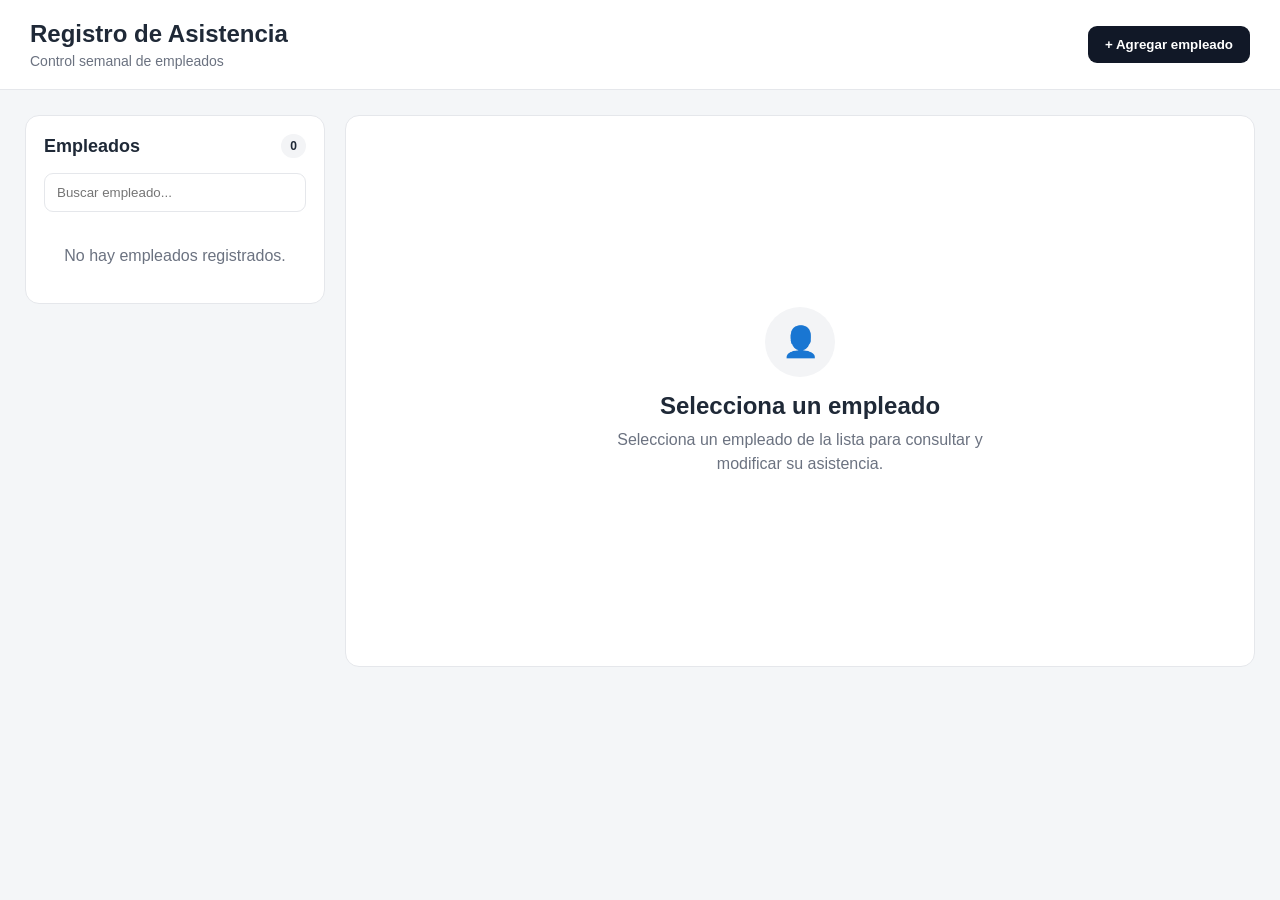
==== index.html @ cef892f7 "Add files via upload" ====
<!DOCTYPE html>
<html lang="es">
<head>
    <meta charset="UTF-8">
    <meta name="viewport" content="width=device-width, initial-scale=1.0">

    <title>Registro de Asistencia</title>

    <link rel="stylesheet" href="estilos.css">
</head>

<body>

<div class="app">

    <!-- =========================================
         ENCABEZADO
    ========================================== -->

    <header class="header">

        <div>
            <h1>Registro de Asistencia</h1>
            <p>Control semanal de empleados</p>
        </div>

        <button
            id="btnAgregarEmpleado"
            class="btn-principal"
            type="button"
        >
            + Agregar empleado
        </button>

    </header>


    <!-- =========================================
         CONTENIDO
    ========================================== -->

    <main class="contenido">


        <!-- =====================================
             PANEL DE EMPLEADOS
        ====================================== -->

        <aside class="panel empleados-panel">

            <div class="panel-titulo">

                <h2>Empleados</h2>

                <span id="cantidadEmpleados">
                    0
                </span>

            </div>


            <input
                type="text"
                id="buscarEmpleado"
                class="input-buscar"
                placeholder="Buscar empleado..."
                autocomplete="off"
            >


            <div
                id="listaEmpleados"
                class="lista-empleados"
            >
                <!-- JavaScript -->
            </div>

        </aside>



        <!-- =====================================
             PANEL DE ASISTENCIA
        ====================================== -->

        <section class="panel asistencia-panel">


            <!-- SIN EMPLEADO SELECCIONADO -->

            <div
                id="sinEmpleadoSeleccionado"
                class="sin-empleado"
            >

                <div class="icono-grande">
                    👤
                </div>

                <h2>
                    Selecciona un empleado
                </h2>

                <p>
                    Selecciona un empleado de la lista
                    para consultar y modificar su asistencia.
                </p>

            </div>



            <!-- EMPLEADO SELECCIONADO -->

            <div
                id="contenidoEmpleado"
                class="oculto"
            >


                <!-- =================================
                     CABECERA DEL EMPLEADO
                ================================== -->

                <div class="empleado-header">

                    <div>

                        <span class="texto-pequeno">
                            Empleado
                        </span>

                        <h2 id="nombreEmpleadoSeleccionado">
                            -
                        </h2>

                    </div>


                    <!-- NAVEGACIÓN SEMANAL -->

                    <div class="navegacion-semana">

                        <button
                            id="btnSemanaAnterior"
                            class="btn-navegacion"
                            type="button"
                            title="Semana anterior"
                        >
                            ‹
                        </button>


                        <button
                            id="btnSemanaActual"
                            class="btn-hoy"
                            type="button"
                        >
                            Esta semana
                        </button>


                        <button
                            id="btnSemanaSiguiente"
                            class="btn-navegacion"
                            type="button"
                            title="Semana siguiente"
                        >
                            ›
                        </button>

                    </div>

                </div>



                <!-- =================================
                     BALANCE SEMANAL
                ================================== -->

                <div class="balance-semanal">

                    <div class="numero-semana">

                        <span>
                            Semana
                        </span>

                        <strong id="numeroSemana">
                            -
                        </strong>

                    </div>


                    <div class="balance">

                        <span>
                            Balance semanal
                        </span>

                        <strong id="balanceSemanal">
                            0h 00m
                        </strong>

                    </div>

                </div>



                <!-- =================================
                     RANGO DE FECHAS
                ================================== -->

                <div class="rango-semana">

                    <span id="rangoSemana">
                        -
                    </span>

                </div>



                <!-- =================================
                     DÍAS
                ================================== -->

                <div
                    id="diasSemana"
                    class="dias-semana"
                >
                    <!-- JavaScript -->
                </div>



                <!-- =================================
                     EDITOR DE ASISTENCIA
                ================================== -->

                <div
                    id="editorAsistencia"
                    class="editor oculto"
                >

                    <div class="editor-header">

                        <div>

                            <span class="texto-pequeno">
                                Modificando
                            </span>

                            <h3 id="fechaEditor">
                                -
                            </h3>

                        </div>


                        <button
                            id="btnCerrarEditor"
                            class="btn-cerrar"
                            type="button"
                        >
                            ×
                        </button>

                    </div>



                    <div class="form-grid">


                        <!-- ENTRADA -->

                        <div class="campo">

                            <label for="entrada">
                                Hora de entrada
                            </label>

                            <input
                                type="time"
                                id="entrada"
                            >

                        </div>


                        <!-- SALIDA -->

                        <div class="campo">

                            <label for="salida">
                                Hora de salida
                            </label>

                            <input
                                type="time"
                                id="salida"
                            >

                        </div>


                        <!-- ESTADO -->

                        <div class="campo campo-completo">

                            <label for="estado">
                                Estado
                            </label>

                            <select id="estado">

                                <option value="Completo">
                                    Completo
                                </option>

                                <option value="Tarde">
                                    Tarde
                                </option>

                                <option value="Hora extra">
                                    Hora extra
                                </option>

                                <option value="Salida antes">
                                    Salida antes
                                </option>

                                <option value="Ausente">
                                    Ausente
                                </option>

                                <option value="Justificado">
                                    Justificado
                                </option>

                            </select>

                        </div>


                        <!-- OBSERVACIÓN -->

                        <div class="campo campo-completo">

                            <label for="observacion">
                                Observación
                            </label>

                            <textarea
                                id="observacion"
                                rows="3"
                                placeholder="Escriba una observación..."
                            ></textarea>

                        </div>

                    </div>



                    <div class="editor-botones">

                        <button
                            id="btnRestaurar"
                            class="btn-secundario"
                            type="button"
                        >
                            Restaurar horario
                        </button>


                        <button
                            id="btnGuardar"
                            class="btn-principal"
                            type="button"
                        >
                            Guardar cambios
                        </button>

                    </div>

                </div>

            </div>

        </section>

    </main>

</div>



<!-- =========================================
     MODAL AGREGAR / EDITAR EMPLEADO
========================================== -->

<div
    id="modalEmpleado"
    class="modal oculto"
>

    <div class="modal-contenido">


        <div class="modal-header">

            <div>

                <span class="texto-pequeno">
                    Registro de empleado
                </span>

                <h2 id="tituloModalEmpleado">
                    Agregar empleado
                </h2>

            </div>


            <button
                id="btnCerrarModal"
                class="btn-cerrar"
                type="button"
            >
                ×
            </button>

        </div>



        <!-- NOMBRE -->

        <div class="campo">

            <label for="nombreEmpleado">
                Nombre completo
            </label>

            <input
                type="text"
                id="nombreEmpleado"
                placeholder="Ej. Juan Pérez"
                autocomplete="off"
            >

        </div>



        <!-- IDENTIFICACIÓN -->

        <div class="campo">

            <label for="identificacionEmpleado">
                Identificación
            </label>

            <input
                type="text"
                id="identificacionEmpleado"
                placeholder="Opcional"
                autocomplete="off"
            >

        </div>



        <div class="modal-botones">

            <button
                id="btnCancelarEmpleado"
                class="btn-secundario"
                type="button"
            >
                Cancelar
            </button>


            <button
                id="btnGuardarEmpleado"
                class="btn-principal"
                type="button"
            >
                Guardar empleado
            </button>

        </div>

    </div>

</div>



<!-- =========================================
     NOTIFICACIÓN
========================================== -->

<div
    id="notificacion"
    class="notificacion"
>

    <span id="textoNotificacion"></span>

</div>



<script src="script.js"></script>

</body>
</html>
---- estilos.css ----
* {
    box-sizing: border-box;
    margin: 0;
    padding: 0;
}


:root {

    --fondo: #f4f6f8;

    --blanco: #ffffff;

    --texto: #1f2937;

    --texto-secundario: #6b7280;

    --borde: #e5e7eb;

    --principal: #111827;

    --principal-hover: #000000;

    --verde: #15803d;

    --rojo: #dc2626;

    --amarillo: #d97706;

    --azul: #2563eb;

}


body {

    font-family:
        Arial,
        Helvetica,
        sans-serif;

    background:
        var(--fondo);

    color:
        var(--texto);

}


/* =========================================
   APP
========================================= */

.app {

    min-height: 100vh;

}


/* =========================================
   HEADER
========================================= */

.header {

    background:
        var(--blanco);

    border-bottom:
        1px solid var(--borde);

    padding:
        20px 30px;

    display:
        flex;

    align-items:
        center;

    justify-content:
        space-between;

    gap:
        20px;

}


.header h1 {

    font-size:
        24px;

    margin-bottom:
        5px;

}


.header p {

    color:
        var(--texto-secundario);

    font-size:
        14px;

}


/* =========================================
   BOTONES
========================================= */

button {

    font-family:
        inherit;

    cursor:
        pointer;

    border:
        none;

}


.btn-principal {

    background:
        var(--principal);

    color:
        white;

    padding:
        11px 17px;

    border-radius:
        9px;

    font-weight:
        bold;

    transition:
        0.2s;

}


.btn-principal:hover {

    background:
        var(--principal-hover);

    transform:
        translateY(-1px);

}


.btn-secundario {

    background:
        #f3f4f6;

    color:
        var(--texto);

    padding:
        11px 17px;

    border-radius:
        9px;

    font-weight:
        bold;

}


.btn-secundario:hover {

    background:
        #e5e7eb;

}


/* =========================================
   CONTENIDO
========================================= */

.contenido {

    max-width:
        1500px;

    margin:
        0 auto;

    padding:
        25px;

    display:
        grid;

    grid-template-columns:
        300px 1fr;

    gap:
        20px;

}


.panel {

    background:
        var(--blanco);

    border:
        1px solid var(--borde);

    border-radius:
        14px;

}


/* =========================================
   EMPLEADOS
========================================= */

.empleados-panel {

    padding:
        18px;

    height:
        fit-content;

}


.panel-titulo {

    display:
        flex;

    justify-content:
        space-between;

    align-items:
        center;

    margin-bottom:
        15px;

}


.panel-titulo h2 {

    font-size:
        18px;

}


.panel-titulo span {

    background:
        #f3f4f6;

    padding:
        5px 9px;

    border-radius:
        20px;

    font-size:
        12px;

    font-weight:
        bold;

}


.input-buscar {

    width:
        100%;

    padding:
        11px 12px;

    border:
        1px solid var(--borde);

    border-radius:
        9px;

    outline:
        none;

    margin-bottom:
        15px;

}


.input-buscar:focus {

    border-color:
        #9ca3af;

}


.lista-empleados {

    display:
        flex;

    flex-direction:
        column;

    gap:
        7px;

}


/* =========================================
   EMPLEADO
========================================= */

.empleado-item {

    width:
        100%;

    background:
        transparent;

    border:
        1px solid transparent;

    border-radius:
        10px;

    padding:
        10px;

    display:
        flex;

    align-items:
        center;

    gap:
        10px;

    text-align:
        left;

    transition:
        0.2s;

}


.empleado-item:hover {

    background:
        #f9fafb;

    border-color:
        var(--borde);

}


.empleado-item.activo {

    background:
        #111827;

    color:
        white;

}


.avatar {

    width:
        38px;

    height:
        38px;

    border-radius:
        50%;

    background:
        #e5e7eb;

    display:
        flex;

    align-items:
        center;

    justify-content:
        center;

    font-weight:
        bold;

    flex-shrink:
        0;

}


.empleado-item.activo .avatar {

    background:
        #374151;

    color:
        white;

}


.empleado-info {

    min-width:
        0;

    flex:
        1;

}


.empleado-info strong {

    display:
        block;

    white-space:
        nowrap;

    overflow:
        hidden;

    text-overflow:
        ellipsis;

}


.empleado-info small {

    color:
        var(--texto-secundario);

}


.empleado-item.activo small {

    color:
        #d1d5db;

}


/* =========================================
   ACCIONES DEL EMPLEADO
========================================= */

.acciones-empleado {

    display:
        flex;

    gap:
        4px;

    flex-shrink:
        0;

}


.btn-accion-empleado {

    width:
        32px;

    height:
        32px;

    border-radius:
        7px;

    display:
        flex;

    align-items:
        center;

    justify-content:
        center;

    font-size:
        15px;

    transition:
        0.2s;

}


.btn-editar {

    background:
        #eff6ff;

    color:
        #2563eb;

}


.btn-editar:hover {

    background:
        #dbeafe;

}


.btn-eliminar {

    background:
        #fef2f2;

    color:
        #dc2626;

}


.btn-eliminar:hover {

    background:
        #fee2e2;

}


/* =========================================
   ASISTENCIA
========================================= */

.asistencia-panel {

    padding:
        25px;

    min-width:
        0;

}


.empleado-header {

    display:
        flex;

    align-items:
        center;

    justify-content:
        space-between;

    gap:
        20px;

    margin-bottom:
        20px;

}


.texto-pequeno {

    color:
        var(--texto-secundario);

    font-size:
        12px;

    text-transform:
        uppercase;

    letter-spacing:
        0.5px;

}


.empleado-header h2 {

    font-size:
        23px;

    margin-top:
        4px;

}


/* =========================================
   NAVEGACIÓN SEMANAL
========================================= */

.navegacion-semana {

    display:
        flex;

    align-items:
        center;

    gap:
        7px;

}


.btn-navegacion {

    width:
        40px;

    height:
        40px;

    border-radius:
        9px;

    background:
        #f3f4f6;

    font-size:
        25px;

}


.btn-navegacion:hover {

    background:
        #e5e7eb;

}


.btn-hoy {

    height:
        40px;

    padding:
        0 15px;

    border-radius:
        9px;

    background:
        #f3f4f6;

    font-weight:
        bold;

}


.btn-hoy:hover {

    background:
        #e5e7eb;

}


/* =========================================
   BALANCE
========================================= */

.balance-semanal {

    border:
        1px solid var(--borde);

    border-radius:
        14px;

    padding:
        20px;

    display:
        flex;

    align-items:
        center;

    justify-content:
        center;

    gap:
        70px;

    background:
        #fafafa;

}


.numero-semana,
.balance {

    text-align:
        center;

}


.numero-semana span,
.balance span {

    display:
        block;

    color:
        var(--texto-secundario);

    font-size:
        13px;

    margin-bottom:
        5px;

}


.numero-semana strong {

    font-size:
        30px;

}


.balance strong {

    font-size:
        30px;

}


.balance-positivo {

    color:
        var(--verde);

}


.balance-negativo {

    color:
        var(--rojo);

}


.balance-neutro {

    color:
        var(--texto);

}


/* =========================================
   RANGO SEMANA
========================================= */

.rango-semana {

    text-align:
        center;

    padding:
        18px 0;

    font-weight:
        bold;

    color:
        var(--texto-secundario);

}


/* =========================================
   DÍAS
========================================= */

.dias-semana {

    display:
        grid;

    grid-template-columns:
        repeat(7, minmax(120px, 1fr));

    gap:
        10px;

}


.dia-card {

    border:
        1px solid var(--borde);

    border-radius:
        12px;

    background:
        white;

    padding:
        15px;

    min-height:
        210px;

    cursor:
        pointer;

    transition:
        0.2s;

}


.dia-card:hover {

    border-color:
        #9ca3af;

    transform:
        translateY(-2px);

    box-shadow:
        0 5px 15px rgba(0,0,0,0.05);

}


.dia-card.domingo {

    background:
        #f9fafb;

    cursor:
        default;

}


.dia-card.domingo:hover {

    transform:
        none;

    box-shadow:
        none;

}


.dia-nombre {

    font-size:
        13px;

    font-weight:
        bold;

    text-transform:
        uppercase;

    color:
        var(--texto-secundario);

}


.dia-numero {

    font-size:
        22px;

    font-weight:
        bold;

    margin-top:
        3px;

    margin-bottom:
        15px;

}


.horario {

    margin-bottom:
        12px;

}


.horario span {

    display:
        block;

    color:
        var(--texto-secundario);

    font-size:
        11px;

    margin-bottom:
        3px;

}


.horario strong {

    font-size:
        15px;

}


.estado {

    display:
        inline-block;

    padding:
        5px 8px;

    border-radius:
        6px;

    font-size:
        11px;

    font-weight:
        bold;

    margin-bottom:
        10px;

}


.estado-completo {

    background:
        #dcfce7;

    color:
        #166534;

}


.estado-tarde {

    background:
        #fef3c7;

    color:
        #92400e;

}


.estado-extra {

    background:
        #dbeafe;

    color:
        #1d4ed8;

}


.estado-salida {

    background:
        #ffedd5;

    color:
        #c2410c;

}


.estado-ausente {

    background:
        #fee2e2;

    color:
        #b91c1c;

}


.estado-justificado {

    background:
        #ede9fe;

    color:
        #6d28d9;

}


.diferencia {

    border-top:
        1px solid var(--borde);

    padding-top:
        10px;

    font-weight:
        bold;

    font-size:
        13px;

}


.diferencia.positiva {

    color:
        var(--verde);

}


.diferencia.negativa {

    color:
        var(--rojo);

}


.diferencia.neutra {

    color:
        var(--texto-secundario);

}


.descanso {

    margin-top:
        40px;

    text-align:
        center;

    color:
        var(--texto-secundario);

    font-size:
        13px;

}


/* =========================================
   EDITOR
========================================= */

.editor {

    margin-top:
        20px;

    border:
        1px solid var(--borde);

    border-radius:
        14px;

    padding:
        20px;

    background:
        #fafafa;

}


.editor-header {

    display:
        flex;

    justify-content:
        space-between;

    align-items:
        center;

    margin-bottom:
        20px;

}


.editor-header h3 {

    margin-top:
        4px;

}


.btn-cerrar {

    width:
        35px;

    height:
        35px;

    border-radius:
        8px;

    background:
        #f3f4f6;

    font-size:
        23px;

    color:
        #6b7280;

}


.btn-cerrar:hover {

    background:
        #e5e7eb;

}


.form-grid {

    display:
        grid;

    grid-template-columns:
        1fr 1fr;

    gap:
        15px;

}


.campo {

    display:
        flex;

    flex-direction:
        column;

    gap:
        7px;

}


.campo label {

    font-size:
        13px;

    font-weight:
        bold;

}


.campo input,
.campo select,
.campo textarea {

    width:
        100%;

    border:
        1px solid var(--borde);

    border-radius:
        8px;

    padding:
        11px;

    font-family:
        inherit;

    outline:
        none;

    background:
        white;

}


.campo textarea {

    resize:
        vertical;

}


.campo input:focus,
.campo select:focus,
.campo textarea:focus {

    border-color:
        #9ca3af;

}


.campo-completo {

    grid-column:
        1 / -1;

}


.editor-botones {

    display:
        flex;

    justify-content:
        flex-end;

    gap:
        10px;

    margin-top:
        20px;

}


/* =========================================
   MODAL
========================================= */

.modal {

    position:
        fixed;

    inset:
        0;

    background:
        rgba(0,0,0,0.5);

    display:
        flex;

    align-items:
        center;

    justify-content:
        center;

    padding:
        20px;

    z-index:
        100;

}


.modal-contenido {

    background:
        white;

    width:
        100%;

    max-width:
        450px;

    border-radius:
        15px;

    padding:
        25px;

}


.modal-header {

    display:
        flex;

    justify-content:
        space-between;

    align-items:
        center;

    margin-bottom:
        20px;

}


.modal-header h2 {

    margin-top:
        4px;

}


.modal-contenido > .campo {

    margin-bottom:
        15px;

}


.modal-botones {

    display:
        flex;

    justify-content:
        flex-end;

    gap:
        10px;

    margin-top:
        20px;

}


/* =========================================
   SIN EMPLEADO
========================================= */

.sin-empleado {

    min-height:
        500px;

    display:
        flex;

    flex-direction:
        column;

    align-items:
        center;

    justify-content:
        center;

    text-align:
        center;

    color:
        var(--texto-secundario);

}


.sin-empleado h2 {

    color:
        var(--texto);

    margin:
        15px 0 8px;

}


.sin-empleado p {

    max-width:
        400px;

    line-height:
        1.5;

}


.icono-grande {

    width:
        70px;

    height:
        70px;

    background:
        #f3f4f6;

    border-radius:
        50%;

    display:
        flex;

    align-items:
        center;

    justify-content:
        center;

    font-size:
        30px;

}


/* =========================================
   NOTIFICACIÓN
========================================= */

.notificacion {

    position:
        fixed;

    right:
        25px;

    bottom:
        25px;

    background:
        #111827;

    color:
        white;

    padding:
        13px 18px;

    border-radius:
        9px;

    opacity:
        0;

    transform:
        translateY(20px);

    pointer-events:
        none;

    transition:
        0.3s;

    z-index:
        200;

}


.notificacion.mostrar {

    opacity:
        1;

    transform:
        translateY(0);

}


/* =========================================
   OCULTO
========================================= */

.oculto {

    display:
        none !important;

}


/* =========================================
   RESPONSIVE
========================================= */

@media (max-width: 1100px) {

    .contenido {

        grid-template-columns:
            1fr;

    }


    .empleados-panel {

        width:
            100%;

    }


    .lista-empleados {

        display:
            grid;

        grid-template-columns:
            repeat(2, 1fr);

    }


    .dias-semana {

        grid-template-columns:
            repeat(4, 1fr);

    }

}


@media (max-width: 750px) {

    .header {

        flex-direction:
            column;

        align-items:
            stretch;

    }


    .header .btn-principal {

        width:
            100%;

    }


    .contenido {

        padding:
            12px;

    }


    .asistencia-panel {

        padding:
            15px;

    }


    .empleado-header {

        flex-direction:
            column;

        align-items:
            stretch;

    }


    .navegacion-semana {

        justify-content:
            center;

    }


    .balance-semanal {

        gap:
            30px;

    }


    .dias-semana {

        grid-template-columns:
            repeat(2, 1fr);

    }


    .lista-empleados {

        grid-template-columns:
            1fr;

    }


    .form-grid {

        grid-template-columns:
            1fr;

    }


    .campo-completo {

        grid-column:
            auto;

    }

}


@media (max-width: 450px) {

    .dias-semana {

        grid-template-columns:
            1fr;

    }


    .balance-semanal {

        flex-direction:
            column;

        gap:
            15px;

    }


    .editor-botones {

        flex-direction:
            column;

    }


    .editor-botones button {

        width:
            100%;

    }


    .acciones-empleado {

        flex-direction:
            column;

    }

}
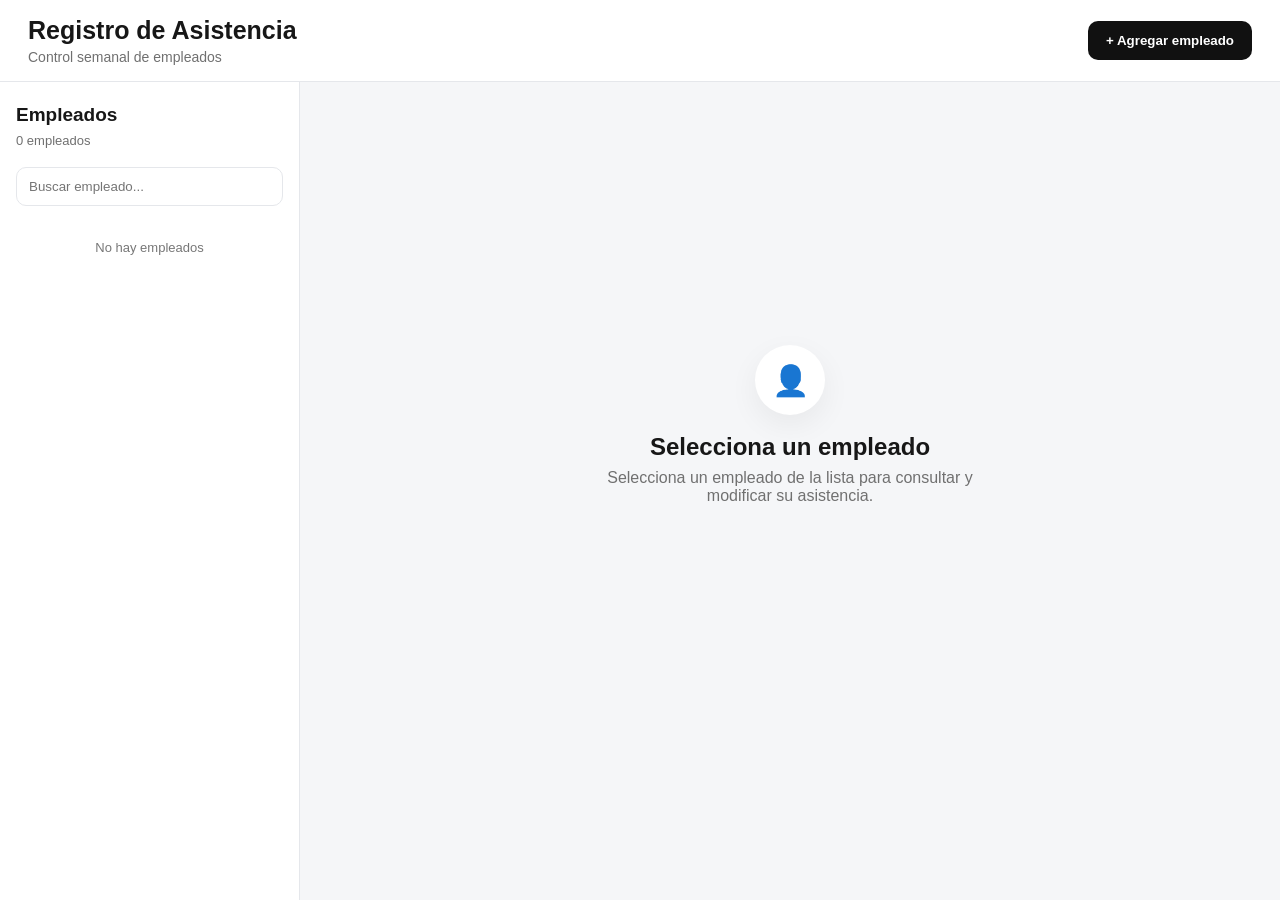
==== commit 5fddfe71: "Add files via upload" ====
--- a/index.html
+++ b/index.html
@@ -3,390 +3,285 @@
 <head>
     <meta charset="UTF-8">
     <meta name="viewport" content="width=device-width, initial-scale=1.0">
-
     <title>Registro de Asistencia</title>
 
     <link rel="stylesheet" href="estilos.css">
+
+    <!-- Librería para generar archivos Excel -->
+    <script src="https://cdn.sheetjs.com/xlsx-0.20.3/package/dist/xlsx.full.min.js"></script>
 </head>
 
 <body>
 
-<div class="app">
-
-    <!-- =========================================
-         ENCABEZADO
-    ========================================== -->
-
-    <header class="header">
-
-        <div>
-            <h1>Registro de Asistencia</h1>
-            <p>Control semanal de empleados</p>
-        </div>
-
-        <button
-            id="btnAgregarEmpleado"
-            class="btn-principal"
-            type="button"
-        >
-            + Agregar empleado
-        </button>
-
-    </header>
-
-
-    <!-- =========================================
-         CONTENIDO
-    ========================================== -->
-
-    <main class="contenido">
-
-
-        <!-- =====================================
-             PANEL DE EMPLEADOS
-        ====================================== -->
-
-        <aside class="panel empleados-panel">
-
-            <div class="panel-titulo">
-
+<header class="encabezado">
+    <div>
+        <h1>Registro de Asistencia</h1>
+        <p>Control semanal de empleados</p>
+    </div>
+
+    <button id="btnAgregarEmpleado" class="btn-principal">
+        + Agregar empleado
+    </button>
+</header>
+
+
+<div class="contenedor">
+
+    <!-- =========================
+         PANEL DE EMPLEADOS
+    ========================== -->
+    <aside class="panel-empleados">
+
+        <div class="titulo-panel">
+            <div>
                 <h2>Empleados</h2>
-
-                <span id="cantidadEmpleados">
-                    0
-                </span>
-
-            </div>
-
-
+                <span id="cantidadEmpleados">0 empleados</span>
+            </div>
+        </div>
+
+        <div class="buscador">
             <input
                 type="text"
                 id="buscarEmpleado"
-                class="input-buscar"
                 placeholder="Buscar empleado..."
-                autocomplete="off"
-            >
-
-
+            >
+        </div>
+
+        <div id="listaEmpleados" class="lista-empleados"></div>
+
+    </aside>
+
+
+    <!-- =========================
+         CONTENIDO PRINCIPAL
+    ========================== -->
+    <main class="contenido">
+
+        <div id="estadoVacio" class="estado-vacio">
+
+            <div class="icono-vacio">👤</div>
+
+            <h2>Selecciona un empleado</h2>
+
+            <p>
+                Selecciona un empleado de la lista para consultar
+                y modificar su asistencia.
+            </p>
+
+        </div>
+
+
+        <section id="panelAsistencia" class="panel-asistencia oculto">
+
+            <!-- ENCABEZADO DEL EMPLEADO -->
+            <div class="encabezado-empleado">
+
+                <div>
+                    <h2 id="nombreEmpleadoSeleccionado"></h2>
+                    <p id="identificacionEmpleadoSeleccionado"></p>
+                </div>
+
+                <div class="acciones-empleado">
+
+                    <button
+                        id="btnEditarEmpleado"
+                        class="btn-secundario"
+                    >
+                        ✏️ Editar
+                    </button>
+
+                    <button
+                        id="btnEliminarEmpleado"
+                        class="btn-peligro"
+                    >
+                        🗑️ Eliminar
+                    </button>
+
+                </div>
+
+            </div>
+
+
+            <!-- =========================
+                 NAVEGACIÓN SEMANAL
+            ========================== -->
+            <div class="navegacion-semana">
+
+                <button id="btnSemanaAnterior" class="btn-navegacion">
+                    ←
+                </button>
+
+                <button id="btnEstaSemana" class="btn-semana">
+                    Esta semana
+                </button>
+
+                <button id="btnSemanaSiguiente" class="btn-navegacion">
+                    →
+                </button>
+
+            </div>
+
+
+            <!-- =========================
+                 INFORMACIÓN DE LA SEMANA
+            ========================== -->
+            <div class="resumen-semana">
+
+                <div class="numero-semana">
+                    <span>Semana</span>
+                    <strong id="numeroSemana">--</strong>
+                </div>
+
+                <div class="balance-semanal">
+
+                    <span>Balance semanal</span>
+
+                    <strong id="balanceSemanal">
+                        0 minutos
+                    </strong>
+
+                </div>
+
+                <div class="rango-semana">
+                    <span id="rangoSemana"></span>
+                </div>
+
+                <!-- BOTÓN ÚNICO DE EXCEL -->
+                <button
+                    id="btnDescargarExcel"
+                    class="btn-excel"
+                    type="button"
+                >
+                    📊 Descargar Excel
+                </button>
+
+            </div>
+
+
+            <!-- =========================
+                 DÍAS DE LA SEMANA
+            ========================== -->
+            <div id="diasSemana" class="dias-semana"></div>
+
+
+            <!-- =========================
+                 EDITOR
+            ========================== -->
             <div
-                id="listaEmpleados"
-                class="lista-empleados"
-            >
-                <!-- JavaScript -->
-            </div>
-
-        </aside>
-
-
-
-        <!-- =====================================
-             PANEL DE ASISTENCIA
-        ====================================== -->
-
-        <section class="panel asistencia-panel">
-
-
-            <!-- SIN EMPLEADO SELECCIONADO -->
-
-            <div
-                id="sinEmpleadoSeleccionado"
-                class="sin-empleado"
-            >
-
-                <div class="icono-grande">
-                    👤
-                </div>
-
-                <h2>
-                    Selecciona un empleado
-                </h2>
-
-                <p>
-                    Selecciona un empleado de la lista
-                    para consultar y modificar su asistencia.
-                </p>
-
-            </div>
-
-
-
-            <!-- EMPLEADO SELECCIONADO -->
-
-            <div
-                id="contenidoEmpleado"
-                class="oculto"
-            >
-
-
-                <!-- =================================
-                     CABECERA DEL EMPLEADO
-                ================================== -->
-
-                <div class="empleado-header">
+                id="editorAsistencia"
+                class="editor-asistencia oculto"
+            >
+
+                <div class="editor-titulo">
 
                     <div>
-
-                        <span class="texto-pequeno">
-                            Empleado
-                        </span>
-
-                        <h2 id="nombreEmpleadoSeleccionado">
-                            -
-                        </h2>
-
-                    </div>
-
-
-                    <!-- NAVEGACIÓN SEMANAL -->
-
-                    <div class="navegacion-semana">
-
-                        <button
-                            id="btnSemanaAnterior"
-                            class="btn-navegacion"
-                            type="button"
-                            title="Semana anterior"
+                        <h3 id="tituloEditor"></h3>
+                        <p id="horarioBaseEditor"></p>
+                    </div>
+
+                    <button
+                        id="btnCerrarEditor"
+                        class="btn-cerrar"
+                    >
+                        ×
+                    </button>
+
+                </div>
+
+
+                <div class="formulario-asistencia">
+
+                    <div class="campo">
+                        <label for="horaEntrada">
+                            Hora de entrada
+                        </label>
+
+                        <input
+                            type="time"
+                            id="horaEntrada"
                         >
-                            ‹
-                        </button>
-
-
-                        <button
-                            id="btnSemanaActual"
-                            class="btn-hoy"
-                            type="button"
+                    </div>
+
+
+                    <div class="campo">
+                        <label for="horaSalida">
+                            Hora de salida
+                        </label>
+
+                        <input
+                            type="time"
+                            id="horaSalida"
                         >
-                            Esta semana
-                        </button>
-
-
-                        <button
-                            id="btnSemanaSiguiente"
-                            class="btn-navegacion"
-                            type="button"
-                            title="Semana siguiente"
-                        >
-                            ›
-                        </button>
-
-                    </div>
-
-                </div>
-
-
-
-                <!-- =================================
-                     BALANCE SEMANAL
-                ================================== -->
-
-                <div class="balance-semanal">
-
-                    <div class="numero-semana">
-
-                        <span>
-                            Semana
-                        </span>
-
-                        <strong id="numeroSemana">
-                            -
-                        </strong>
-
-                    </div>
-
-
-                    <div class="balance">
-
-                        <span>
-                            Balance semanal
-                        </span>
-
-                        <strong id="balanceSemanal">
-                            0h 00m
-                        </strong>
-
-                    </div>
-
-                </div>
-
-
-
-                <!-- =================================
-                     RANGO DE FECHAS
-                ================================== -->
-
-                <div class="rango-semana">
-
-                    <span id="rangoSemana">
-                        -
-                    </span>
-
-                </div>
-
-
-
-                <!-- =================================
-                     DÍAS
-                ================================== -->
-
-                <div
-                    id="diasSemana"
-                    class="dias-semana"
-                >
-                    <!-- JavaScript -->
-                </div>
-
-
-
-                <!-- =================================
-                     EDITOR DE ASISTENCIA
-                ================================== -->
-
-                <div
-                    id="editorAsistencia"
-                    class="editor oculto"
-                >
-
-                    <div class="editor-header">
-
-                        <div>
-
-                            <span class="texto-pequeno">
-                                Modificando
-                            </span>
-
-                            <h3 id="fechaEditor">
-                                -
-                            </h3>
-
-                        </div>
-
-
-                        <button
-                            id="btnCerrarEditor"
-                            class="btn-cerrar"
-                            type="button"
-                        >
-                            ×
-                        </button>
-
-                    </div>
-
-
-
-                    <div class="form-grid">
-
-
-                        <!-- ENTRADA -->
-
-                        <div class="campo">
-
-                            <label for="entrada">
-                                Hora de entrada
-                            </label>
-
-                            <input
-                                type="time"
-                                id="entrada"
-                            >
-
-                        </div>
-
-
-                        <!-- SALIDA -->
-
-                        <div class="campo">
-
-                            <label for="salida">
-                                Hora de salida
-                            </label>
-
-                            <input
-                                type="time"
-                                id="salida"
-                            >
-
-                        </div>
-
-
-                        <!-- ESTADO -->
-
-                        <div class="campo campo-completo">
-
-                            <label for="estado">
-                                Estado
-                            </label>
-
-                            <select id="estado">
-
-                                <option value="Completo">
-                                    Completo
-                                </option>
-
-                                <option value="Tarde">
-                                    Tarde
-                                </option>
-
-                                <option value="Hora extra">
-                                    Hora extra
-                                </option>
-
-                                <option value="Salida antes">
-                                    Salida antes
-                                </option>
-
-                                <option value="Ausente">
-                                    Ausente
-                                </option>
-
-                                <option value="Justificado">
-                                    Justificado
-                                </option>
-
-                            </select>
-
-                        </div>
-
-
-                        <!-- OBSERVACIÓN -->
-
-                        <div class="campo campo-completo">
-
-                            <label for="observacion">
-                                Observación
-                            </label>
-
-                            <textarea
-                                id="observacion"
-                                rows="3"
-                                placeholder="Escriba una observación..."
-                            ></textarea>
-
-                        </div>
-
-                    </div>
-
-
-
-                    <div class="editor-botones">
-
-                        <button
-                            id="btnRestaurar"
-                            class="btn-secundario"
-                            type="button"
-                        >
-                            Restaurar horario
-                        </button>
-
-
-                        <button
-                            id="btnGuardar"
-                            class="btn-principal"
-                            type="button"
-                        >
-                            Guardar cambios
-                        </button>
-
-                    </div>
+                    </div>
+
+
+                    <div class="campo">
+                        <label for="estadoAsistencia">
+                            Estado
+                        </label>
+
+                        <select id="estadoAsistencia">
+
+                            <option value="Completo">
+                                Completo
+                            </option>
+
+                            <option value="Tarde">
+                                Tarde
+                            </option>
+
+                            <option value="Hora extra">
+                                Hora extra
+                            </option>
+
+                            <option value="Salida antes">
+                                Salida antes
+                            </option>
+
+                            <option value="Ausente">
+                                Ausente
+                            </option>
+
+                            <option value="Justificado">
+                                Justificado
+                            </option>
+
+                        </select>
+                    </div>
+
+
+                    <div class="campo campo-completo">
+
+                        <label for="observacion">
+                            Observación
+                        </label>
+
+                        <textarea
+                            id="observacion"
+                            rows="3"
+                            placeholder="Observación opcional..."
+                        ></textarea>
+
+                    </div>
+
+                </div>
+
+
+                <div class="acciones-editor">
+
+                    <button
+                        id="btnRestaurarHorario"
+                        class="btn-secundario"
+                    >
+                        Restaurar horario
+                    </button>
+
+                    <button
+                        id="btnGuardarAsistencia"
+                        class="btn-principal"
+                    >
+                        Guardar asistencia
+                    </button>
 
                 </div>
 
@@ -399,38 +294,22 @@
 </div>
 
 
-
-<!-- =========================================
-     MODAL AGREGAR / EDITAR EMPLEADO
-========================================== -->
-
-<div
-    id="modalEmpleado"
-    class="modal oculto"
->
+<!-- =========================
+     MODAL EMPLEADO
+========================== -->
+<div id="modalEmpleado" class="modal oculto">
 
     <div class="modal-contenido">
 
-
-        <div class="modal-header">
-
-            <div>
-
-                <span class="texto-pequeno">
-                    Registro de empleado
-                </span>
-
-                <h2 id="tituloModalEmpleado">
-                    Agregar empleado
-                </h2>
-
-            </div>
-
+        <div class="modal-encabezado">
+
+            <h2 id="tituloModalEmpleado">
+                Agregar empleado
+            </h2>
 
             <button
-                id="btnCerrarModal"
+                id="btnCerrarModalEmpleado"
                 class="btn-cerrar"
-                type="button"
             >
                 ×
             </button>
@@ -438,60 +317,52 @@
         </div>
 
 
-
-        <!-- NOMBRE -->
-
-        <div class="campo">
-
-            <label for="nombreEmpleado">
-                Nombre completo
-            </label>
-
-            <input
-                type="text"
-                id="nombreEmpleado"
-                placeholder="Ej. Juan Pérez"
-                autocomplete="off"
-            >
-
-        </div>
-
-
-
-        <!-- IDENTIFICACIÓN -->
-
-        <div class="campo">
-
-            <label for="identificacionEmpleado">
-                Identificación
-            </label>
-
-            <input
-                type="text"
-                id="identificacionEmpleado"
-                placeholder="Opcional"
-                autocomplete="off"
-            >
-
-        </div>
-
-
-
-        <div class="modal-botones">
+        <div class="formulario-empleado">
+
+            <div class="campo">
+
+                <label for="nombreEmpleado">
+                    Nombre completo
+                </label>
+
+                <input
+                    type="text"
+                    id="nombreEmpleado"
+                    placeholder="Ej. Jepherson Brenes"
+                >
+
+            </div>
+
+
+            <div class="campo">
+
+                <label for="identificacionEmpleado">
+                    Identificación
+                </label>
+
+                <input
+                    type="text"
+                    id="identificacionEmpleado"
+                    placeholder="Número de identificación"
+                >
+
+            </div>
+
+        </div>
+
+
+        <div class="acciones-modal">
 
             <button
                 id="btnCancelarEmpleado"
                 class="btn-secundario"
-                type="button"
             >
                 Cancelar
             </button>
-
 
             <button
                 id="btnGuardarEmpleado"
                 class="btn-principal"
-                type="button"
             >
                 Guardar empleado
             </button>
@@ -503,20 +374,8 @@
 </div>
 
 
-
-<!-- =========================================
-     NOTIFICACIÓN
-========================================== -->
-
-<div
-    id="notificacion"
-    class="notificacion"
->
-
-    <span id="textoNotificacion"></span>
-
-</div>
-
+<!-- NOTIFICACIONES -->
+<div id="notificacion" class="notificacion"></div>
 
 
 <script src="script.js"></script>
--- a/estilos.css
+++ b/estilos.css
@@ -4,1749 +4,916 @@
     padding: 0;
 }
 
-
 :root {
-
-    --fondo: #f4f6f8;
-
+    --fondo: #f5f6f8;
     --blanco: #ffffff;
-
-    --texto: #1f2937;
-
-    --texto-secundario: #6b7280;
-
+    --texto: #171717;
+    --texto-secundario: #707070;
     --borde: #e5e7eb;
-
-    --principal: #111827;
-
-    --principal-hover: #000000;
-
-    --verde: #15803d;
-
-    --rojo: #dc2626;
-
-    --amarillo: #d97706;
-
+    --principal: #111111;
+    --verde: #16803c;
+    --verde-fondo: #eaf8ef;
+    --rojo: #c62828;
+    --rojo-fondo: #fff0f0;
     --azul: #2563eb;
-
-}
-
+    --azul-fondo: #eff6ff;
+    --amarillo: #a16207;
+    --amarillo-fondo: #fef9c3;
+    --sombra: 0 10px 30px rgba(0, 0, 0, 0.06);
+    --radio: 16px;
+}
 
 body {
-
-    font-family:
-        Arial,
-        Helvetica,
-        sans-serif;
-
-    background:
-        var(--fondo);
-
-    color:
-        var(--texto);
-
-}
-
-
-/* =========================================
-   APP
-========================================= */
-
-.app {
-
+    font-family: Arial, Helvetica, sans-serif;
+    background: var(--fondo);
+    color: var(--texto);
     min-height: 100vh;
-
-}
-
-
-/* =========================================
+}
+
+
+/* =========================
    HEADER
-========================================= */
-
-.header {
-
-    background:
-        var(--blanco);
-
-    border-bottom:
-        1px solid var(--borde);
-
-    padding:
-        20px 30px;
-
-    display:
-        flex;
-
-    align-items:
-        center;
-
-    justify-content:
-        space-between;
-
-    gap:
-        20px;
-
-}
-
-
-.header h1 {
-
-    font-size:
-        24px;
-
-    margin-bottom:
-        5px;
-
-}
-
-
-.header p {
-
-    color:
-        var(--texto-secundario);
-
-    font-size:
-        14px;
-
-}
-
-
-/* =========================================
+========================= */
+
+.encabezado {
+    min-height: 82px;
+    background: var(--blanco);
+    border-bottom: 1px solid var(--borde);
+
+    display: flex;
+    align-items: center;
+    justify-content: space-between;
+
+    padding: 16px 28px;
+}
+
+.encabezado h1 {
+    font-size: 25px;
+    margin-bottom: 4px;
+}
+
+.encabezado p {
+    color: var(--texto-secundario);
+    font-size: 14px;
+}
+
+
+/* =========================
    BOTONES
-========================================= */
+========================= */
 
 button {
-
-    font-family:
-        inherit;
-
-    cursor:
-        pointer;
-
-    border:
-        none;
-
-}
-
+    font-family: inherit;
+    cursor: pointer;
+    border: none;
+}
 
 .btn-principal {
-
-    background:
-        var(--principal);
-
-    color:
-        white;
-
-    padding:
-        11px 17px;
-
-    border-radius:
-        9px;
-
-    font-weight:
-        bold;
-
-    transition:
-        0.2s;
-
-}
-
+    background: var(--principal);
+    color: white;
+
+    padding: 12px 18px;
+    border-radius: 10px;
+
+    font-weight: 700;
+
+    transition: 0.2s;
+}
 
 .btn-principal:hover {
-
-    background:
-        var(--principal-hover);
-
-    transform:
-        translateY(-1px);
-
-}
-
+    opacity: 0.85;
+}
 
 .btn-secundario {
-
-    background:
-        #f3f4f6;
-
-    color:
-        var(--texto);
-
-    padding:
-        11px 17px;
-
-    border-radius:
-        9px;
-
-    font-weight:
-        bold;
-
-}
-
+    background: #f1f1f1;
+    color: #222;
+
+    padding: 10px 14px;
+    border-radius: 9px;
+
+    font-weight: 600;
+}
 
 .btn-secundario:hover {
-
-    background:
-        #e5e7eb;
-
-}
-
-
-/* =========================================
+    background: #e6e6e6;
+}
+
+.btn-peligro {
+    background: var(--rojo-fondo);
+    color: var(--rojo);
+
+    padding: 10px 14px;
+    border-radius: 9px;
+
+    font-weight: 600;
+}
+
+.btn-peligro:hover {
+    background: #ffe1e1;
+}
+
+
+/* BOTÓN EXCEL */
+
+.btn-excel {
+    background: #167c3c;
+    color: white;
+
+    padding: 12px 18px;
+
+    border-radius: 10px;
+
+    font-weight: 700;
+
+    box-shadow: 0 5px 15px rgba(22, 124, 60, 0.18);
+
+    transition: 0.2s;
+}
+
+.btn-excel:hover {
+    background: #126a33;
+    transform: translateY(-1px);
+}
+
+
+/* =========================
+   CONTENEDOR
+========================= */
+
+.contenedor {
+    display: grid;
+    grid-template-columns: 300px 1fr;
+
+    min-height: calc(100vh - 82px);
+}
+
+
+/* =========================
+   EMPLEADOS
+========================= */
+
+.panel-empleados {
+    background: var(--blanco);
+    border-right: 1px solid var(--borde);
+
+    padding: 22px 16px;
+}
+
+.titulo-panel {
+    display: flex;
+    justify-content: space-between;
+    margin-bottom: 18px;
+}
+
+.titulo-panel h2 {
+    font-size: 19px;
+    margin-bottom: 5px;
+}
+
+.titulo-panel span {
+    font-size: 13px;
+    color: var(--texto-secundario);
+}
+
+.buscador {
+    margin-bottom: 14px;
+}
+
+.buscador input {
+    width: 100%;
+
+    border: 1px solid var(--borde);
+    border-radius: 10px;
+
+    padding: 11px 12px;
+
+    outline: none;
+}
+
+.buscador input:focus {
+    border-color: #999;
+}
+
+
+/* LISTA */
+
+.lista-empleados {
+    display: flex;
+    flex-direction: column;
+    gap: 8px;
+}
+
+.empleado-item {
+    display: flex;
+    align-items: center;
+    gap: 10px;
+
+    padding: 10px;
+
+    border: 1px solid transparent;
+    border-radius: 12px;
+
+    transition: 0.2s;
+}
+
+.empleado-item:hover {
+    background: #f7f7f7;
+}
+
+.empleado-item.seleccionado {
+    background: #f0f0f0;
+    border-color: #dedede;
+}
+
+.empleado-avatar {
+    width: 42px;
+    height: 42px;
+
+    flex-shrink: 0;
+
+    background: #111;
+    color: white;
+
+    border-radius: 50%;
+
+    display: flex;
+    align-items: center;
+    justify-content: center;
+
+    font-size: 14px;
+    font-weight: bold;
+}
+
+.empleado-info {
+    min-width: 0;
+    flex: 1;
+}
+
+.empleado-info strong {
+    display: block;
+
+    white-space: nowrap;
+    overflow: hidden;
+    text-overflow: ellipsis;
+
+    font-size: 14px;
+}
+
+.empleado-info span {
+    display: block;
+
+    margin-top: 3px;
+
+    font-size: 12px;
+    color: var(--texto-secundario);
+}
+
+.empleado-acciones {
+    display: flex;
+    gap: 4px;
+}
+
+.btn-mini {
+    width: 30px;
+    height: 30px;
+
+    border-radius: 7px;
+
+    background: transparent;
+}
+
+.btn-mini:hover {
+    background: #e7e7e7;
+}
+
+
+/* =========================
    CONTENIDO
-========================================= */
+========================= */
 
 .contenido {
-
-    max-width:
-        1500px;
-
-    margin:
-        0 auto;
-
-    padding:
-        25px;
-
-    display:
-        grid;
-
-    grid-template-columns:
-        300px 1fr;
-
-    gap:
-        20px;
-
-}
-
-
-.panel {
-
-    background:
-        var(--blanco);
-
-    border:
-        1px solid var(--borde);
-
-    border-radius:
-        14px;
-
-}
-
-
-/* =========================================
-   EMPLEADOS
-========================================= */
-
-.empleados-panel {
-
-    padding:
-        18px;
-
-    height:
-        fit-content;
-
-}
-
-
-.panel-titulo {
-
-    display:
-        flex;
-
-    justify-content:
-        space-between;
-
-    align-items:
-        center;
-
-    margin-bottom:
-        15px;
-
-}
-
-
-.panel-titulo h2 {
-
-    font-size:
-        18px;
-
-}
-
-
-.panel-titulo span {
-
-    background:
-        #f3f4f6;
-
-    padding:
-        5px 9px;
-
-    border-radius:
-        20px;
-
-    font-size:
-        12px;
-
-    font-weight:
-        bold;
-
-}
-
-
-.input-buscar {
-
-    width:
-        100%;
-
-    padding:
-        11px 12px;
-
-    border:
-        1px solid var(--borde);
-
-    border-radius:
-        9px;
-
-    outline:
-        none;
-
-    margin-bottom:
-        15px;
-
-}
-
-
-.input-buscar:focus {
-
-    border-color:
-        #9ca3af;
-
-}
-
-
-.lista-empleados {
-
-    display:
-        flex;
-
-    flex-direction:
-        column;
-
-    gap:
-        7px;
-
-}
-
-
-/* =========================================
-   EMPLEADO
-========================================= */
-
-.empleado-item {
-
-    width:
-        100%;
-
-    background:
-        transparent;
-
-    border:
-        1px solid transparent;
-
-    border-radius:
-        10px;
-
-    padding:
-        10px;
-
-    display:
-        flex;
-
-    align-items:
-        center;
-
-    gap:
-        10px;
-
-    text-align:
-        left;
-
-    transition:
-        0.2s;
-
-}
-
-
-.empleado-item:hover {
-
-    background:
-        #f9fafb;
-
-    border-color:
-        var(--borde);
-
-}
-
-
-.empleado-item.activo {
-
-    background:
-        #111827;
-
-    color:
-        white;
-
-}
-
-
-.avatar {
-
-    width:
-        38px;
-
-    height:
-        38px;
-
-    border-radius:
-        50%;
-
-    background:
-        #e5e7eb;
-
-    display:
-        flex;
-
-    align-items:
-        center;
-
-    justify-content:
-        center;
-
-    font-weight:
-        bold;
-
-    flex-shrink:
-        0;
-
-}
-
-
-.empleado-item.activo .avatar {
-
-    background:
-        #374151;
-
-    color:
-        white;
-
-}
-
-
-.empleado-info {
-
-    min-width:
-        0;
-
-    flex:
-        1;
-
-}
-
-
-.empleado-info strong {
-
-    display:
-        block;
-
-    white-space:
-        nowrap;
-
-    overflow:
-        hidden;
-
-    text-overflow:
-        ellipsis;
-
-}
-
-
-.empleado-info small {
-
-    color:
-        var(--texto-secundario);
-
-}
-
-
-.empleado-item.activo small {
-
-    color:
-        #d1d5db;
-
-}
-
-
-/* =========================================
-   ACCIONES DEL EMPLEADO
-========================================= */
+    padding: 28px;
+    min-width: 0;
+}
+
+.estado-vacio {
+    min-height: 70vh;
+
+    display: flex;
+    flex-direction: column;
+    align-items: center;
+    justify-content: center;
+
+    text-align: center;
+}
+
+.icono-vacio {
+    width: 70px;
+    height: 70px;
+
+    border-radius: 50%;
+
+    background: white;
+
+    display: flex;
+    align-items: center;
+    justify-content: center;
+
+    font-size: 30px;
+
+    margin-bottom: 18px;
+
+    box-shadow: var(--sombra);
+}
+
+.estado-vacio h2 {
+    margin-bottom: 8px;
+}
+
+.estado-vacio p {
+    color: var(--texto-secundario);
+    max-width: 420px;
+}
+
+
+/* =========================
+   PANEL ASISTENCIA
+========================= */
+
+.panel-asistencia {
+    max-width: 1400px;
+    margin: 0 auto;
+}
+
+.encabezado-empleado {
+    display: flex;
+    justify-content: space-between;
+    align-items: center;
+
+    margin-bottom: 20px;
+}
+
+.encabezado-empleado h2 {
+    font-size: 25px;
+}
+
+.encabezado-empleado p {
+    color: var(--texto-secundario);
+    margin-top: 5px;
+}
 
 .acciones-empleado {
-
-    display:
-        flex;
-
-    gap:
-        4px;
-
-    flex-shrink:
-        0;
-
-}
-
-
-.btn-accion-empleado {
-
-    width:
-        32px;
-
-    height:
-        32px;
-
-    border-radius:
-        7px;
-
-    display:
-        flex;
-
-    align-items:
-        center;
-
-    justify-content:
-        center;
-
-    font-size:
-        15px;
-
-    transition:
-        0.2s;
-
-}
-
-
-.btn-editar {
-
-    background:
-        #eff6ff;
-
-    color:
-        #2563eb;
-
-}
-
-
-.btn-editar:hover {
-
-    background:
-        #dbeafe;
-
-}
-
-
-.btn-eliminar {
-
-    background:
-        #fef2f2;
-
-    color:
-        #dc2626;
-
-}
-
-
-.btn-eliminar:hover {
-
-    background:
-        #fee2e2;
-
-}
-
-
-/* =========================================
-   ASISTENCIA
-========================================= */
-
-.asistencia-panel {
-
-    padding:
-        25px;
-
-    min-width:
-        0;
-
-}
-
-
-.empleado-header {
-
-    display:
-        flex;
-
-    align-items:
-        center;
-
-    justify-content:
-        space-between;
-
-    gap:
-        20px;
-
-    margin-bottom:
-        20px;
-
-}
-
-
-.texto-pequeno {
-
-    color:
-        var(--texto-secundario);
-
-    font-size:
-        12px;
-
-    text-transform:
-        uppercase;
-
-    letter-spacing:
-        0.5px;
-
-}
-
-
-.empleado-header h2 {
-
-    font-size:
-        23px;
-
-    margin-top:
-        4px;
-
-}
-
-
-/* =========================================
-   NAVEGACIÓN SEMANAL
-========================================= */
+    display: flex;
+    gap: 8px;
+}
+
+
+/* =========================
+   NAVEGACIÓN SEMANA
+========================= */
 
 .navegacion-semana {
-
-    display:
-        flex;
-
-    align-items:
-        center;
-
-    gap:
-        7px;
-
-}
-
+    display: flex;
+    align-items: center;
+    justify-content: center;
+    gap: 10px;
+
+    margin-bottom: 15px;
+}
 
 .btn-navegacion {
-
-    width:
-        40px;
-
-    height:
-        40px;
-
-    border-radius:
-        9px;
-
-    background:
-        #f3f4f6;
-
-    font-size:
-        25px;
-
-}
-
+    width: 42px;
+    height: 40px;
+
+    border-radius: 9px;
+
+    background: white;
+    border: 1px solid var(--borde);
+
+    font-size: 18px;
+}
 
 .btn-navegacion:hover {
-
-    background:
-        #e5e7eb;
-
-}
-
-
-.btn-hoy {
-
-    height:
-        40px;
-
-    padding:
-        0 15px;
-
-    border-radius:
-        9px;
-
-    background:
-        #f3f4f6;
-
-    font-weight:
-        bold;
-
-}
-
-
-.btn-hoy:hover {
-
-    background:
-        #e5e7eb;
-
-}
-
-
-/* =========================================
-   BALANCE
-========================================= */
-
-.balance-semanal {
-
-    border:
-        1px solid var(--borde);
-
-    border-radius:
-        14px;
-
-    padding:
-        20px;
-
-    display:
-        flex;
-
-    align-items:
-        center;
-
-    justify-content:
-        center;
-
-    gap:
-        70px;
-
-    background:
-        #fafafa;
-
-}
-
-
-.numero-semana,
-.balance {
-
-    text-align:
-        center;
-
-}
-
+    background: #f0f0f0;
+}
+
+.btn-semana {
+    height: 40px;
+
+    padding: 0 17px;
+
+    border-radius: 9px;
+
+    background: white;
+    border: 1px solid var(--borde);
+
+    font-weight: 600;
+}
+
+
+/* =========================
+   RESUMEN
+========================= */
+
+.resumen-semana {
+    background: white;
+
+    border: 1px solid var(--borde);
+    border-radius: var(--radio);
+
+    padding: 18px;
+
+    display: grid;
+    grid-template-columns: 140px 220px 1fr auto;
+
+    align-items: center;
+    gap: 20px;
+
+    margin-bottom: 18px;
+
+    box-shadow: var(--sombra);
+}
 
 .numero-semana span,
-.balance span {
-
-    display:
-        block;
-
-    color:
-        var(--texto-secundario);
-
-    font-size:
-        13px;
-
-    margin-bottom:
-        5px;
-
-}
-
+.balance-semanal span {
+    display: block;
+
+    color: var(--texto-secundario);
+
+    font-size: 12px;
+    margin-bottom: 5px;
+}
 
 .numero-semana strong {
-
-    font-size:
-        30px;
-
-}
-
-
-.balance strong {
-
-    font-size:
-        30px;
-
-}
-
+    font-size: 24px;
+}
+
+.balance-semanal strong {
+    font-size: 20px;
+}
+
+.rango-semana {
+    color: var(--texto-secundario);
+    font-size: 14px;
+}
+
+
+/* BALANCE */
 
 .balance-positivo {
-
-    color:
-        var(--verde);
-
-}
-
+    color: var(--verde);
+}
 
 .balance-negativo {
-
-    color:
-        var(--rojo);
-
-}
-
+    color: var(--rojo);
+}
 
 .balance-neutro {
-
-    color:
-        var(--texto);
-
-}
-
-
-/* =========================================
-   RANGO SEMANA
-========================================= */
-
-.rango-semana {
-
-    text-align:
-        center;
-
-    padding:
-        18px 0;
-
-    font-weight:
-        bold;
-
-    color:
-        var(--texto-secundario);
-
-}
-
-
-/* =========================================
+    color: var(--texto);
+}
+
+
+/* =========================
    DÍAS
-========================================= */
+========================= */
 
 .dias-semana {
-
-    display:
-        grid;
-
-    grid-template-columns:
-        repeat(7, minmax(120px, 1fr));
-
-    gap:
-        10px;
-
-}
-
+    display: grid;
+    grid-template-columns: repeat(7, minmax(130px, 1fr));
+
+    gap: 10px;
+
+    overflow-x: auto;
+
+    padding-bottom: 5px;
+}
 
 .dia-card {
-
-    border:
-        1px solid var(--borde);
-
-    border-radius:
-        12px;
-
-    background:
-        white;
-
-    padding:
-        15px;
-
-    min-height:
-        210px;
-
-    cursor:
-        pointer;
-
-    transition:
-        0.2s;
-
-}
-
-
-.dia-card:hover {
-
-    border-color:
-        #9ca3af;
-
-    transform:
-        translateY(-2px);
-
-    box-shadow:
-        0 5px 15px rgba(0,0,0,0.05);
-
-}
-
+    background: white;
+
+    border: 1px solid var(--borde);
+    border-radius: 14px;
+
+    min-height: 175px;
+
+    padding: 14px;
+
+    display: flex;
+    flex-direction: column;
+
+    box-shadow: var(--sombra);
+}
 
 .dia-card.domingo {
-
-    background:
-        #f9fafb;
-
-    cursor:
-        default;
-
-}
-
-
-.dia-card.domingo:hover {
-
-    transform:
-        none;
-
-    box-shadow:
-        none;
-
-}
-
+    opacity: 0.55;
+}
 
 .dia-nombre {
-
-    font-size:
-        13px;
-
-    font-weight:
-        bold;
-
-    text-transform:
-        uppercase;
-
-    color:
-        var(--texto-secundario);
-
-}
-
-
-.dia-numero {
-
-    font-size:
-        22px;
-
-    font-weight:
-        bold;
-
-    margin-top:
-        3px;
-
-    margin-bottom:
-        15px;
-
-}
-
+    font-size: 13px;
+    font-weight: 700;
+
+    margin-bottom: 3px;
+}
+
+.dia-fecha {
+    font-size: 12px;
+    color: var(--texto-secundario);
+
+    margin-bottom: 14px;
+}
 
 .horario {
-
-    margin-bottom:
-        12px;
-
-}
-
+    font-size: 13px;
+    margin-bottom: 8px;
+}
+
+.horario strong {
+    display: block;
+    margin-bottom: 3px;
+}
 
 .horario span {
-
-    display:
-        block;
-
-    color:
-        var(--texto-secundario);
-
-    font-size:
-        11px;
-
-    margin-bottom:
-        3px;
-
-}
-
-
-.horario strong {
-
-    font-size:
-        15px;
-
-}
-
+    color: var(--texto-secundario);
+}
+
+.dia-balance {
+    margin-top: auto;
+
+    padding-top: 12px;
+
+    font-size: 13px;
+    font-weight: 700;
+}
+
+.dia-accion {
+    margin-top: 10px;
+
+    width: 100%;
+
+    padding: 8px;
+
+    border-radius: 8px;
+
+    background: #f2f2f2;
+
+    font-size: 12px;
+    font-weight: 600;
+}
+
+.dia-accion:hover {
+    background: #e7e7e7;
+}
+
+
+/* =========================
+   ESTADOS
+========================= */
 
 .estado {
-
-    display:
-        inline-block;
-
-    padding:
-        5px 8px;
-
-    border-radius:
-        6px;
-
-    font-size:
-        11px;
-
-    font-weight:
-        bold;
-
-    margin-bottom:
-        10px;
-
-}
-
+    display: inline-block;
+
+    width: fit-content;
+
+    padding: 5px 8px;
+
+    border-radius: 20px;
+
+    font-size: 11px;
+    font-weight: 700;
+
+    margin-top: 5px;
+}
 
 .estado-completo {
-
-    background:
-        #dcfce7;
-
-    color:
-        #166534;
-
-}
-
-
-.estado-tarde {
-
-    background:
-        #fef3c7;
-
-    color:
-        #92400e;
-
-}
-
+    background: var(--verde-fondo);
+    color: var(--verde);
+}
+
+.estado-tarde,
+.estado-salida {
+    background: var(--amarillo-fondo);
+    color: var(--amarillo);
+}
 
 .estado-extra {
-
-    background:
-        #dbeafe;
-
-    color:
-        #1d4ed8;
-
-}
-
-
-.estado-salida {
-
-    background:
-        #ffedd5;
-
-    color:
-        #c2410c;
-
-}
-
+    background: var(--azul-fondo);
+    color: var(--azul);
+}
 
 .estado-ausente {
-
-    background:
-        #fee2e2;
-
-    color:
-        #b91c1c;
-
-}
-
+    background: var(--rojo-fondo);
+    color: var(--rojo);
+}
 
 .estado-justificado {
-
-    background:
-        #ede9fe;
-
-    color:
-        #6d28d9;
-
-}
-
-
-.diferencia {
-
-    border-top:
-        1px solid var(--borde);
-
-    padding-top:
-        10px;
-
-    font-weight:
-        bold;
-
-    font-size:
-        13px;
-
-}
-
-
-.diferencia.positiva {
-
-    color:
-        var(--verde);
-
-}
-
-
-.diferencia.negativa {
-
-    color:
-        var(--rojo);
-
-}
-
-
-.diferencia.neutra {
-
-    color:
-        var(--texto-secundario);
-
-}
-
-
-.descanso {
-
-    margin-top:
-        40px;
-
-    text-align:
-        center;
-
-    color:
-        var(--texto-secundario);
-
-    font-size:
-        13px;
-
-}
-
-
-/* =========================================
+    background: #f1f1f1;
+    color: #555;
+}
+
+
+/* =========================
    EDITOR
-========================================= */
-
-.editor {
-
-    margin-top:
-        20px;
-
-    border:
-        1px solid var(--borde);
-
-    border-radius:
-        14px;
-
-    padding:
-        20px;
-
-    background:
-        #fafafa;
-
-}
-
-
-.editor-header {
-
-    display:
-        flex;
-
-    justify-content:
-        space-between;
-
-    align-items:
-        center;
-
-    margin-bottom:
-        20px;
-
-}
-
-
-.editor-header h3 {
-
-    margin-top:
-        4px;
-
-}
-
-
-.btn-cerrar {
-
-    width:
-        35px;
-
-    height:
-        35px;
-
-    border-radius:
-        8px;
-
-    background:
-        #f3f4f6;
-
-    font-size:
-        23px;
-
-    color:
-        #6b7280;
-
-}
-
-
-.btn-cerrar:hover {
-
-    background:
-        #e5e7eb;
-
-}
-
-
-.form-grid {
-
-    display:
-        grid;
-
-    grid-template-columns:
-        1fr 1fr;
-
-    gap:
-        15px;
-
-}
-
+========================= */
+
+.editor-asistencia {
+    margin-top: 22px;
+
+    background: white;
+
+    border: 1px solid var(--borde);
+    border-radius: var(--radio);
+
+    padding: 20px;
+
+    box-shadow: var(--sombra);
+}
+
+.editor-titulo {
+    display: flex;
+    justify-content: space-between;
+
+    margin-bottom: 18px;
+}
+
+.editor-titulo h3 {
+    font-size: 18px;
+}
+
+.editor-titulo p {
+    margin-top: 4px;
+
+    color: var(--texto-secundario);
+    font-size: 13px;
+}
+
+.formulario-asistencia {
+    display: grid;
+    grid-template-columns: repeat(3, 1fr);
+    gap: 14px;
+}
+
+.formulario-empleado {
+    display: flex;
+    flex-direction: column;
+    gap: 15px;
+}
 
 .campo {
-
-    display:
-        flex;
-
-    flex-direction:
-        column;
-
-    gap:
-        7px;
-
-}
-
+    display: flex;
+    flex-direction: column;
+    gap: 7px;
+}
 
 .campo label {
-
-    font-size:
-        13px;
-
-    font-weight:
-        bold;
-
-}
-
+    font-size: 13px;
+    font-weight: 700;
+}
 
 .campo input,
 .campo select,
 .campo textarea {
-
-    width:
-        100%;
-
-    border:
-        1px solid var(--borde);
-
-    border-radius:
-        8px;
-
-    padding:
-        11px;
-
-    font-family:
-        inherit;
-
-    outline:
-        none;
-
-    background:
-        white;
-
-}
-
+    width: 100%;
+
+    border: 1px solid var(--borde);
+    border-radius: 9px;
+
+    padding: 11px;
+
+    font-family: inherit;
+
+    outline: none;
+}
 
 .campo textarea {
-
-    resize:
-        vertical;
-
-}
-
+    resize: vertical;
+}
 
 .campo input:focus,
 .campo select:focus,
 .campo textarea:focus {
-
-    border-color:
-        #9ca3af;
-
-}
-
+    border-color: #999;
+}
 
 .campo-completo {
-
-    grid-column:
-        1 / -1;
-
-}
-
-
-.editor-botones {
-
-    display:
-        flex;
-
-    justify-content:
-        flex-end;
-
-    gap:
-        10px;
-
-    margin-top:
-        20px;
-
-}
-
-
-/* =========================================
+    grid-column: 1 / -1;
+}
+
+.acciones-editor {
+    display: flex;
+    justify-content: space-between;
+
+    margin-top: 18px;
+}
+
+
+/* =========================
    MODAL
-========================================= */
+========================= */
 
 .modal {
-
-    position:
-        fixed;
-
-    inset:
-        0;
-
-    background:
-        rgba(0,0,0,0.5);
-
-    display:
-        flex;
-
-    align-items:
-        center;
-
-    justify-content:
-        center;
-
-    padding:
-        20px;
-
-    z-index:
-        100;
-
-}
-
+    position: fixed;
+    inset: 0;
+
+    background: rgba(0, 0, 0, 0.45);
+
+    display: flex;
+    align-items: center;
+    justify-content: center;
+
+    padding: 20px;
+
+    z-index: 1000;
+}
 
 .modal-contenido {
-
-    background:
-        white;
-
-    width:
-        100%;
-
-    max-width:
-        450px;
-
-    border-radius:
-        15px;
-
-    padding:
-        25px;
-
-}
-
-
-.modal-header {
-
-    display:
-        flex;
-
-    justify-content:
-        space-between;
-
-    align-items:
-        center;
-
-    margin-bottom:
-        20px;
-
-}
-
-
-.modal-header h2 {
-
-    margin-top:
-        4px;
-
-}
-
-
-.modal-contenido > .campo {
-
-    margin-bottom:
-        15px;
-
-}
-
-
-.modal-botones {
-
-    display:
-        flex;
-
-    justify-content:
-        flex-end;
-
-    gap:
-        10px;
-
-    margin-top:
-        20px;
-
-}
-
-
-/* =========================================
-   SIN EMPLEADO
-========================================= */
-
-.sin-empleado {
-
-    min-height:
-        500px;
-
-    display:
-        flex;
-
-    flex-direction:
-        column;
-
-    align-items:
-        center;
-
-    justify-content:
-        center;
-
-    text-align:
-        center;
-
-    color:
-        var(--texto-secundario);
-
-}
-
-
-.sin-empleado h2 {
-
-    color:
-        var(--texto);
-
-    margin:
-        15px 0 8px;
-
-}
-
-
-.sin-empleado p {
-
-    max-width:
-        400px;
-
-    line-height:
-        1.5;
-
-}
-
-
-.icono-grande {
-
-    width:
-        70px;
-
-    height:
-        70px;
-
-    background:
-        #f3f4f6;
-
-    border-radius:
-        50%;
-
-    display:
-        flex;
-
-    align-items:
-        center;
-
-    justify-content:
-        center;
-
-    font-size:
-        30px;
-
-}
-
-
-/* =========================================
+    width: 100%;
+    max-width: 480px;
+
+    background: white;
+
+    border-radius: 18px;
+
+    padding: 22px;
+
+    box-shadow: 0 20px 50px rgba(0, 0, 0, 0.2);
+}
+
+.modal-encabezado {
+    display: flex;
+    justify-content: space-between;
+    align-items: center;
+
+    margin-bottom: 20px;
+}
+
+.btn-cerrar {
+    width: 35px;
+    height: 35px;
+
+    border-radius: 8px;
+
+    background: #f1f1f1;
+
+    font-size: 22px;
+}
+
+.acciones-modal {
+    display: flex;
+    justify-content: flex-end;
+
+    gap: 8px;
+
+    margin-top: 20px;
+}
+
+
+/* =========================
    NOTIFICACIÓN
-========================================= */
+========================= */
 
 .notificacion {
-
-    position:
-        fixed;
-
-    right:
-        25px;
-
-    bottom:
-        25px;
-
-    background:
-        #111827;
-
-    color:
-        white;
-
-    padding:
-        13px 18px;
-
-    border-radius:
-        9px;
-
-    opacity:
-        0;
-
-    transform:
-        translateY(20px);
-
-    pointer-events:
-        none;
-
-    transition:
-        0.3s;
-
-    z-index:
-        200;
-
-}
-
+    position: fixed;
+
+    right: 20px;
+    bottom: 20px;
+
+    background: #111;
+    color: white;
+
+    padding: 13px 18px;
+
+    border-radius: 10px;
+
+    font-size: 14px;
+
+    opacity: 0;
+    pointer-events: none;
+
+    transform: translateY(10px);
+
+    transition: 0.25s;
+
+    z-index: 2000;
+}
 
 .notificacion.mostrar {
-
-    opacity:
-        1;
-
-    transform:
-        translateY(0);
-
-}
-
-
-/* =========================================
-   OCULTO
-========================================= */
+    opacity: 1;
+    transform: translateY(0);
+}
+
+
+/* =========================
+   UTILIDADES
+========================= */
 
 .oculto {
-
-    display:
-        none !important;
-
-}
-
-
-/* =========================================
+    display: none !important;
+}
+
+
+/* =========================
    RESPONSIVE
-========================================= */
+========================= */
 
 @media (max-width: 1100px) {
 
+    .contenedor {
+        grid-template-columns: 250px 1fr;
+    }
+
+    .resumen-semana {
+        grid-template-columns: 120px 190px 1fr;
+    }
+
+    .btn-excel {
+        grid-column: 1 / -1;
+        width: 100%;
+    }
+
+    .dias-semana {
+        grid-template-columns: repeat(7, 160px);
+    }
+}
+
+
+@media (max-width: 800px) {
+
+    .encabezado {
+        padding: 15px;
+        flex-direction: column;
+        align-items: stretch;
+        gap: 12px;
+    }
+
+    .encabezado .btn-principal {
+        width: 100%;
+    }
+
+    .contenedor {
+        display: block;
+    }
+
+    .panel-empleados {
+        border-right: none;
+        border-bottom: 1px solid var(--borde);
+    }
+
     .contenido {
-
-        grid-template-columns:
-            1fr;
-
-    }
-
-
-    .empleados-panel {
-
-        width:
-            100%;
-
-    }
-
-
-    .lista-empleados {
-
-        display:
-            grid;
-
-        grid-template-columns:
-            repeat(2, 1fr);
-
-    }
-
-
-    .dias-semana {
-
-        grid-template-columns:
-            repeat(4, 1fr);
-
-    }
-
-}
-
-
-@media (max-width: 750px) {
-
-    .header {
-
-        flex-direction:
-            column;
-
-        align-items:
-            stretch;
-
-    }
-
-
-    .header .btn-principal {
-
-        width:
-            100%;
-
-    }
-
-
-    .contenido {
-
-        padding:
-            12px;
-
-    }
-
-
-    .asistencia-panel {
-
-        padding:
-            15px;
-
-    }
-
-
-    .empleado-header {
-
-        flex-direction:
-            column;
-
-        align-items:
-            stretch;
-
-    }
-
+        padding: 15px;
+    }
+
+    .encabezado-empleado {
+        flex-direction: column;
+        align-items: stretch;
+        gap: 15px;
+    }
+
+    .acciones-empleado {
+        width: 100%;
+    }
+
+    .acciones-empleado button {
+        flex: 1;
+    }
+
+    .resumen-semana {
+        grid-template-columns: 1fr 1fr;
+    }
+
+    .rango-semana {
+        grid-column: 1 / -1;
+    }
+
+    .formulario-asistencia {
+        grid-template-columns: 1fr;
+    }
+
+    .campo-completo {
+        grid-column: auto;
+    }
+}
+
+
+@media (max-width: 500px) {
+
+    .resumen-semana {
+        grid-template-columns: 1fr;
+    }
+
+    .rango-semana {
+        grid-column: auto;
+    }
 
     .navegacion-semana {
-
-        justify-content:
-            center;
-
-    }
-
-
-    .balance-semanal {
-
-        gap:
-            30px;
-
-    }
-
-
-    .dias-semana {
-
-        grid-template-columns:
-            repeat(2, 1fr);
-
-    }
-
-
-    .lista-empleados {
-
-        grid-template-columns:
-            1fr;
-
-    }
-
-
-    .form-grid {
-
-        grid-template-columns:
-            1fr;
-
-    }
-
-
-    .campo-completo {
-
-        grid-column:
-            auto;
-
-    }
-
-}
-
-
-@media (max-width: 450px) {
-
-    .dias-semana {
-
-        grid-template-columns:
-            1fr;
-
-    }
-
-
-    .balance-semanal {
-
-        flex-direction:
-            column;
-
-        gap:
-            15px;
-
-    }
-
-
-    .editor-botones {
-
-        flex-direction:
-            column;
-
-    }
-
-
-    .editor-botones button {
-
-        width:
-            100%;
-
-    }
-
-
-    .acciones-empleado {
-
-        flex-direction:
-            column;
-
-    }
-
+        justify-content: space-between;
+    }
+
+    .acciones-editor {
+        flex-direction: column;
+        gap: 8px;
+    }
+
+    .acciones-editor button {
+        width: 100%;
+    }
 }
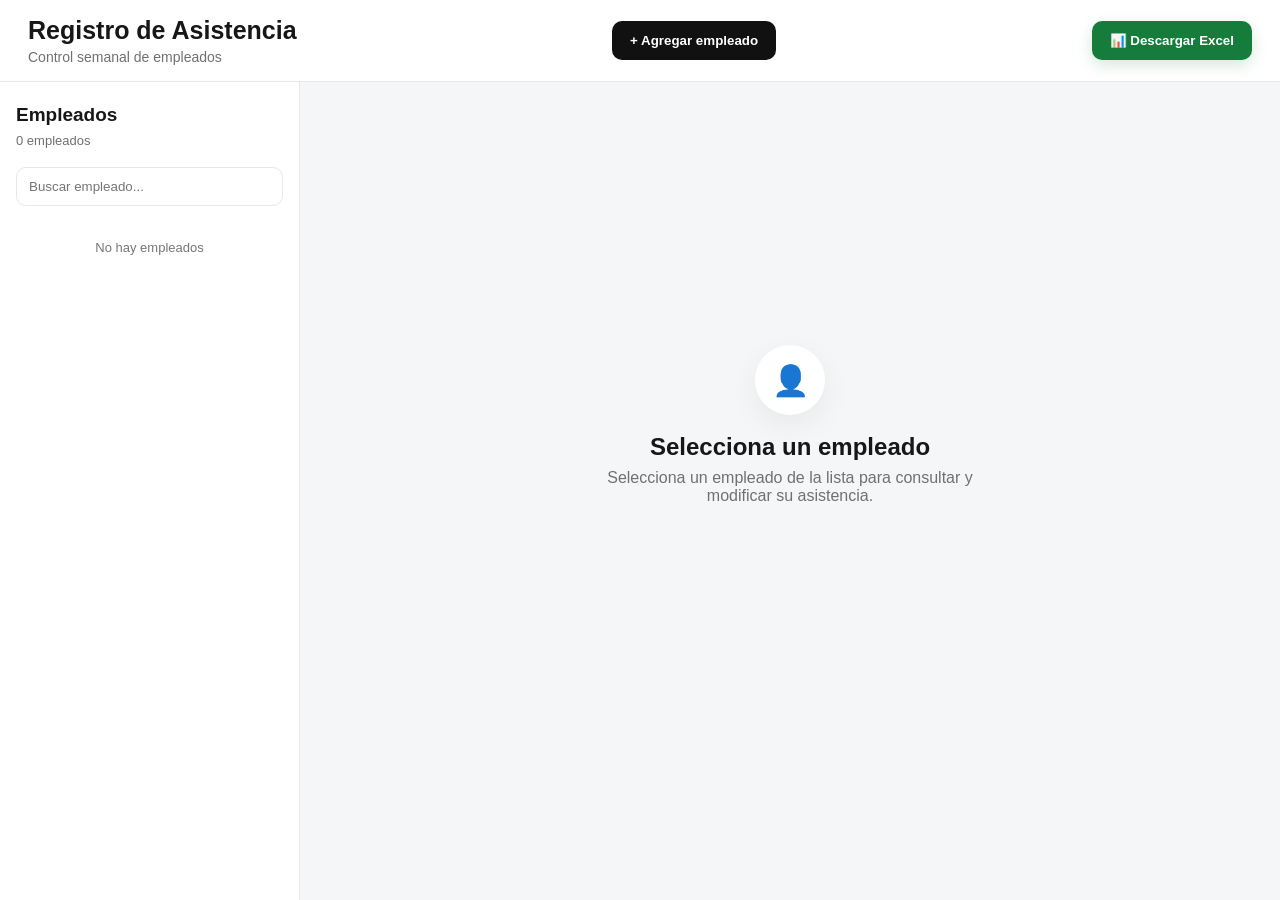
==== commit 5d02d82b: "Add files via upload" ====
--- a/index.html
+++ b/index.html
@@ -22,138 +22,145 @@
     <button id="btnAgregarEmpleado" class="btn-principal">
         + Agregar empleado
     </button>
-</header>
-
-
-<div class="contenedor">
-
-    <!-- =========================
-         PANEL DE EMPLEADOS
-    ========================== -->
-    <aside class="panel-empleados">
-
-        <div class="titulo-panel">
-            <div>
-                <h2>Empleados</h2>
-                <span id="cantidadEmpleados">0 empleados</span>
-            </div>
-        </div>
-
-        <div class="buscador">
-            <input
-                type="text"
-                id="buscarEmpleado"
-                placeholder="Buscar empleado..."
-            >
-        </div>
-
-        <div id="listaEmpleados" class="lista-empleados"></div>
-
-    </aside>
-
-
-    <!-- =========================
-         CONTENIDO PRINCIPAL
-    ========================== -->
-    <main class="contenido">
-
-        <div id="estadoVacio" class="estado-vacio">
-
-            <div class="icono-vacio">👤</div>
-
-            <h2>Selecciona un empleado</h2>
-
-            <p>
-                Selecciona un empleado de la lista para consultar
-                y modificar su asistencia.
-            </p>
-
-        </div>
-
-
-        <section id="panelAsistencia" class="panel-asistencia oculto">
-
-            <!-- ENCABEZADO DEL EMPLEADO -->
-            <div class="encabezado-empleado">
-
-                <div>
-                    <h2 id="nombreEmpleadoSeleccionado"></h2>
-                    <p id="identificacionEmpleadoSeleccionado"></p>
-                </div>
-
-                <div class="acciones-empleado">
-
-                    <button
-                        id="btnEditarEmpleado"
-                        class="btn-secundario"
-                    >
-                        ✏️ Editar
-                    </button>
-
-                    <button
-                        id="btnEliminarEmpleado"
-                        class="btn-peligro"
-                    >
-                        🗑️ Eliminar
-                    </button>
-
-                </div>
-
-            </div>
-
-
-            <!-- =========================
-                 NAVEGACIÓN SEMANAL
-            ========================== -->
-            <div class="navegacion-semana">
-
-                <button id="btnSemanaAnterior" class="btn-navegacion">
-                    ←
-                </button>
-
-                <button id="btnEstaSemana" class="btn-semana">
-                    Esta semana
-                </button>
-
-                <button id="btnSemanaSiguiente" class="btn-navegacion">
-                    →
-                </button>
-
-            </div>
-
-
-            <!-- =========================
-                 INFORMACIÓN DE LA SEMANA
-            ========================== -->
-            <div class="resumen-semana">
-
-                <div class="numero-semana">
-                    <span>Semana</span>
-                    <strong id="numeroSemana">--</strong>
-                </div>
-
-                <div class="balance-semanal">
-
-                    <span>Balance semanal</span>
-
-                    <strong id="balanceSemanal">
-                        0 minutos
-                    </strong>
-
-                </div>
-
-                <div class="rango-semana">
-                    <span id="rangoSemana"></span>
-                </div>
-
-                <!-- BOTÓN ÚNICO DE EXCEL -->
-                <button
+    <button
                     id="btnDescargarExcel"
                     class="btn-excel"
                     type="button"
                 >
                     📊 Descargar Excel
                 </button>
+</header>
+
+
+<div class="contenedor">
+
+    <!-- =========================
+         PANEL DE EMPLEADOS
+    ========================== -->
+    <aside class="panel-empleados">
+
+        <div class="titulo-panel">
+            <div>
+                <h2>Empleados</h2>
+                <span id="cantidadEmpleados">0 empleados</span>
+            </div>
+        </div>
+
+        <div class="buscador">
+            <input
+                type="text"
+                id="buscarEmpleado"
+                placeholder="Buscar empleado..."
+            >
+        </div>
+
+        <div id="listaEmpleados" class="lista-empleados"></div>
+
+    </aside>
+
+
+    <!-- =========================
+         CONTENIDO PRINCIPAL
+    ========================== -->
+    <main class="contenido">
+
+        <div id="estadoVacio" class="estado-vacio">
+
+            <div class="icono-vacio">👤</div>
+
+            <h2>Selecciona un empleado</h2>
+
+            <p>
+                Selecciona un empleado de la lista para consultar
+                y modificar su asistencia.
+            </p>
+
+        </div>
+
+
+        <section id="panelAsistencia" class="panel-asistencia oculto">
+
+            <!-- ENCABEZADO DEL EMPLEADO -->
+            <div class="encabezado-empleado">
+
+                <div>
+                    <h2 id="nombreEmpleadoSeleccionado"></h2>
+                    <p id="identificacionEmpleadoSeleccionado"></p>
+                </div>
+
+                <div class="acciones-empleado">
+
+                    <button
+                        id="btnEditarEmpleado"
+                        class="btn-secundario"
+                    >
+                        ✏️ Editar
+                    </button>
+
+                    <button
+                        id="btnEliminarEmpleado"
+                        class="btn-peligro"
+                    >
+                        🗑️ Eliminar
+                    </button>
+
+                </div>
+
+            </div>
+
+
+            <!-- =========================
+                 NAVEGACIÓN SEMANAL
+            ========================== -->
+            <div class="navegacion-semana">
+
+                <button id="btnSemanaAnterior" class="btn-navegacion">
+                    ←
+                </button>
+
+                <button id="btnEstaSemana" class="btn-semana">
+                    Esta semana
+                </button>
+
+                <button id="btnSemanaSiguiente" class="btn-navegacion">
+                    →
+                </button>
+
+            </div>
+
+
+            <!-- =========================
+                 INFORMACIÓN DE LA SEMANA
+            ========================== -->
+            <div class="resumen-semana">
+
+                <div class="numero-semana">
+                    <span>Semana</span>
+                    <strong id="numeroSemana">--</strong>
+                </div>
+
+                <div class="balance-semanal">
+
+                    <span>Balance semanal</span>
+
+                    <strong id="balanceSemanal">
+                        0 minutos
+                    </strong>
+
+                </div>
+
+                <div class="rango-semana">
+                    <span id="rangoSemana"></span>
+                </div>
+
+                <!-- BOTÓN ÚNICO DE EXCEL -->
+                <!-- <button
+                    id="btnDescargarExcel"
+                    class="btn-excel"
+                    type="button"
+                >
+                    📊 Descargar Excel
+                </button> -->
 
             </div>
 
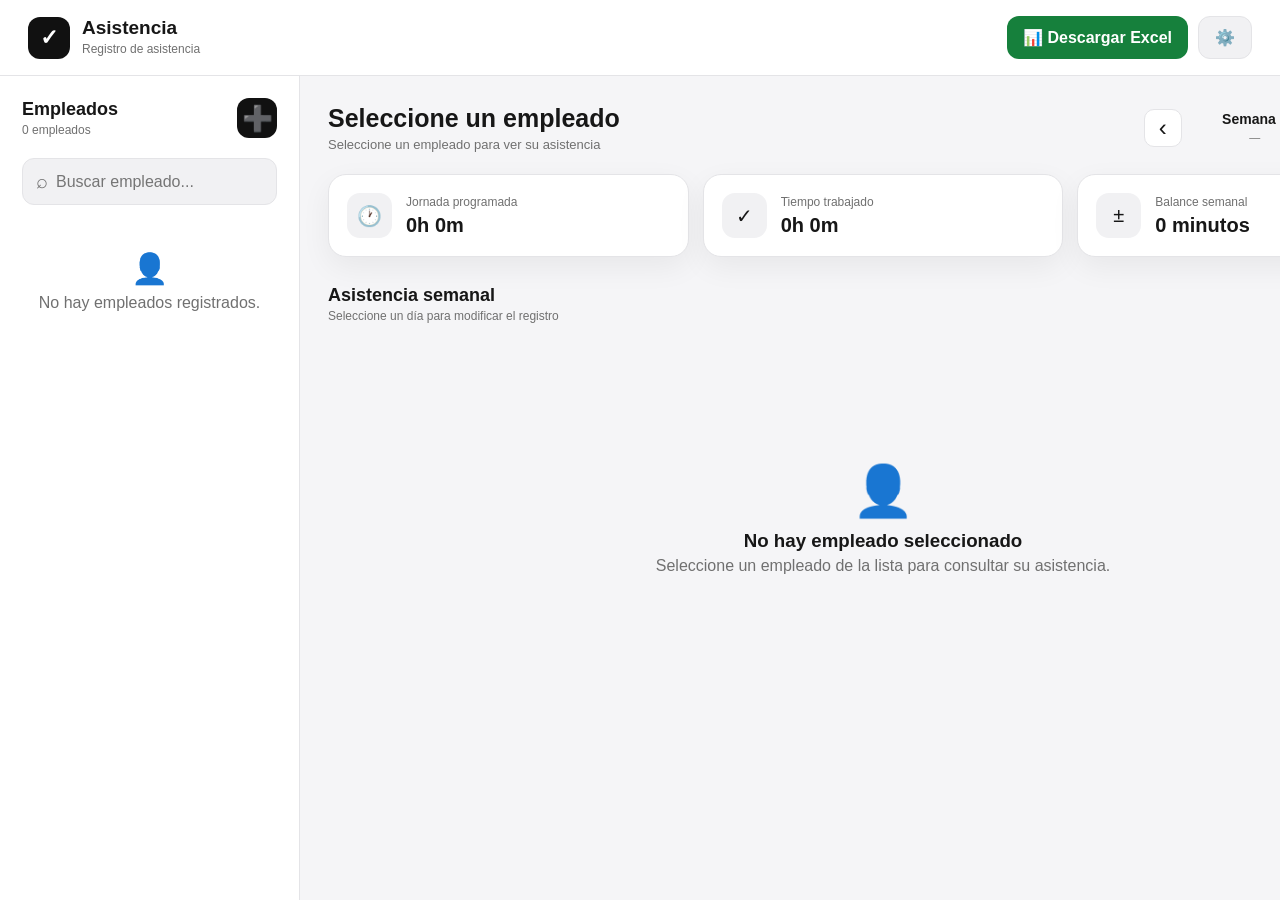
==== commit 03e0bd6b: "Add files via upload" ====
--- a/index.html
+++ b/index.html
@@ -3,386 +3,468 @@
 <head>
     <meta charset="UTF-8">
     <meta name="viewport" content="width=device-width, initial-scale=1.0">
+
+    <meta name="theme-color" content="#111111">
+    <meta name="description" content="Sistema de registro y control de asistencia">
+
     <title>Registro de Asistencia</title>
 
+    <link rel="manifest" href="manifest.json">
     <link rel="stylesheet" href="estilos.css">
 
-    <!-- Librería para generar archivos Excel -->
     <script src="https://cdn.sheetjs.com/xlsx-0.20.3/package/dist/xlsx.full.min.js"></script>
 </head>
 
 <body>
 
-<header class="encabezado">
-    <div>
-        <h1>Registro de Asistencia</h1>
-        <p>Control semanal de empleados</p>
+<header class="topbar">
+
+    <div class="topbar-left">
+        <div class="app-icon">✓</div>
+
+        <div>
+            <h1>Asistencia</h1>
+            <span>Registro de asistencia</span>
+        </div>
     </div>
 
-    <button id="btnAgregarEmpleado" class="btn-principal">
-        + Agregar empleado
-    </button>
-    <button
-                    id="btnDescargarExcel"
-                    class="btn-excel"
-                    type="button"
-                >
-                    📊 Descargar Excel
-                </button>
+    <div class="topbar-actions">
+
+        <button
+            class="btn-excel"
+            id="btnDescargarExcel"
+            type="button">
+            📊 <span>Descargar Excel</span>
+        </button>
+
+        <button
+            class="btn-secondary"
+            onclick="window.location.href='configuracion.html'">
+            ⚙️ <span></span>
+        </button>
+
+    </div>
+
 </header>
 
 
-<div class="contenedor">
-
-    <!-- =========================
-         PANEL DE EMPLEADOS
-    ========================== -->
-    <aside class="panel-empleados">
-
-        <div class="titulo-panel">
+<main class="app-container">
+
+    <!-- PANEL DE EMPLEADOS -->
+
+    <aside class="sidebar">
+
+        <div class="sidebar-header">
+
             <div>
                 <h2>Empleados</h2>
-                <span id="cantidadEmpleados">0 empleados</span>
-            </div>
-        </div>
-
-        <div class="buscador">
+                <span id="contadorEmpleados">0 empleados</span>
+            </div>
+
+            <button
+                class="btn-add"
+                id="btnNuevoEmpleado"
+                title="Agregar empleado">
+                ➕
+            </button>
+
+        </div>
+
+
+        <div class="search-box">
+
+            <span>⌕</span>
+
             <input
                 type="text"
                 id="buscarEmpleado"
-                placeholder="Buscar empleado..."
-            >
-        </div>
-
-        <div id="listaEmpleados" class="lista-empleados"></div>
+                placeholder="Buscar empleado...">
+
+        </div>
+
+
+        <div
+            class="lista-empleados"
+            id="listaEmpleados">
+        </div>
 
     </aside>
 
 
-    <!-- =========================
-         CONTENIDO PRINCIPAL
-    ========================== -->
-    <main class="contenido">
-
-        <div id="estadoVacio" class="estado-vacio">
-
-            <div class="icono-vacio">👤</div>
-
-            <h2>Selecciona un empleado</h2>
-
-            <p>
-                Selecciona un empleado de la lista para consultar
-                y modificar su asistencia.
-            </p>
-
-        </div>
-
-
-        <section id="panelAsistencia" class="panel-asistencia oculto">
-
-            <!-- ENCABEZADO DEL EMPLEADO -->
-            <div class="encabezado-empleado">
+    <!-- CONTENIDO -->
+
+    <section class="content">
+
+        <div class="content-header">
+
+            <div>
+
+                <h2 id="nombreEmpleadoSeleccionado">
+                    Seleccione un empleado
+                </h2>
+
+                <p id="identificacionEmpleado">
+                    Seleccione un empleado para ver su asistencia
+                </p>
+
+            </div>
+
+
+            <div class="week-navigation">
+
+                <button
+                    id="btnSemanaAnterior"
+                    class="week-btn">
+                    ‹
+                </button>
+
+                <div class="week-info">
+
+                    <strong id="numeroSemana">
+                        Semana 1
+                    </strong>
+
+                    <span id="rangoSemana">
+                        —
+                    </span>
+
+                </div>
+
+                <button
+                    id="btnSemanaSiguiente"
+                    class="week-btn">
+                    ›
+                </button>
+
+                <button
+                    id="btnSemanaActual"
+                    class="btn-secondary">
+                    Hoy
+                </button>
+
+            </div>
+
+        </div>
+
+
+        <!-- RESUMEN -->
+
+        <div class="summary-grid">
+
+            <div class="summary-card">
+
+                <span class="summary-icon">🕐</span>
 
                 <div>
-                    <h2 id="nombreEmpleadoSeleccionado"></h2>
-                    <p id="identificacionEmpleadoSeleccionado"></p>
+                    <small>Jornada programada</small>
+                    <strong id="horasProgramadas">
+                        0h 0m
+                    </strong>
                 </div>
 
-                <div class="acciones-empleado">
-
-                    <button
-                        id="btnEditarEmpleado"
-                        class="btn-secundario"
-                    >
-                        ✏️ Editar
-                    </button>
-
-                    <button
-                        id="btnEliminarEmpleado"
-                        class="btn-peligro"
-                    >
-                        🗑️ Eliminar
-                    </button>
-
+            </div>
+
+
+            <div class="summary-card">
+
+                <span class="summary-icon">✓</span>
+
+                <div>
+                    <small>Tiempo trabajado</small>
+                    <strong id="horasTrabajadas">
+                        0h 0m
+                    </strong>
                 </div>
 
             </div>
 
 
-            <!-- =========================
-                 NAVEGACIÓN SEMANAL
-            ========================== -->
-            <div class="navegacion-semana">
-
-                <button id="btnSemanaAnterior" class="btn-navegacion">
-                    ←
-                </button>
-
-                <button id="btnEstaSemana" class="btn-semana">
-                    Esta semana
-                </button>
-
-                <button id="btnSemanaSiguiente" class="btn-navegacion">
-                    →
-                </button>
-
-            </div>
-
-
-            <!-- =========================
-                 INFORMACIÓN DE LA SEMANA
-            ========================== -->
-            <div class="resumen-semana">
-
-                <div class="numero-semana">
-                    <span>Semana</span>
-                    <strong id="numeroSemana">--</strong>
-                </div>
-
-                <div class="balance-semanal">
-
-                    <span>Balance semanal</span>
-
+            <div class="summary-card balance-card">
+
+                <span class="summary-icon">±</span>
+
+                <div>
+                    <small>Balance semanal</small>
                     <strong id="balanceSemanal">
                         0 minutos
                     </strong>
-
                 </div>
 
-                <div class="rango-semana">
-                    <span id="rangoSemana"></span>
-                </div>
-
-                <!-- BOTÓN ÚNICO DE EXCEL -->
-                <!-- <button
-                    id="btnDescargarExcel"
-                    class="btn-excel"
-                    type="button"
-                >
-                    📊 Descargar Excel
-                </button> -->
-
-            </div>
-
-
-            <!-- =========================
-                 DÍAS DE LA SEMANA
-            ========================== -->
-            <div id="diasSemana" class="dias-semana"></div>
-
-
-            <!-- =========================
-                 EDITOR
-            ========================== -->
-            <div
-                id="editorAsistencia"
-                class="editor-asistencia oculto"
-            >
-
-                <div class="editor-titulo">
-
-                    <div>
-                        <h3 id="tituloEditor"></h3>
-                        <p id="horarioBaseEditor"></p>
-                    </div>
-
-                    <button
-                        id="btnCerrarEditor"
-                        class="btn-cerrar"
-                    >
-                        ×
-                    </button>
-
-                </div>
-
-
-                <div class="formulario-asistencia">
-
-                    <div class="campo">
-                        <label for="horaEntrada">
-                            Hora de entrada
-                        </label>
-
-                        <input
-                            type="time"
-                            id="horaEntrada"
-                        >
-                    </div>
-
-
-                    <div class="campo">
-                        <label for="horaSalida">
-                            Hora de salida
-                        </label>
-
-                        <input
-                            type="time"
-                            id="horaSalida"
-                        >
-                    </div>
-
-
-                    <div class="campo">
-                        <label for="estadoAsistencia">
-                            Estado
-                        </label>
-
-                        <select id="estadoAsistencia">
-
-                            <option value="Completo">
-                                Completo
-                            </option>
-
-                            <option value="Tarde">
-                                Tarde
-                            </option>
-
-                            <option value="Hora extra">
-                                Hora extra
-                            </option>
-
-                            <option value="Salida antes">
-                                Salida antes
-                            </option>
-
-                            <option value="Ausente">
-                                Ausente
-                            </option>
-
-                            <option value="Justificado">
-                                Justificado
-                            </option>
-
-                        </select>
-                    </div>
-
-
-                    <div class="campo campo-completo">
-
-                        <label for="observacion">
-                            Observación
-                        </label>
-
-                        <textarea
-                            id="observacion"
-                            rows="3"
-                            placeholder="Observación opcional..."
-                        ></textarea>
-
-                    </div>
-
-                </div>
-
-
-                <div class="acciones-editor">
-
-                    <button
-                        id="btnRestaurarHorario"
-                        class="btn-secundario"
-                    >
-                        Restaurar horario
-                    </button>
-
-                    <button
-                        id="btnGuardarAsistencia"
-                        class="btn-principal"
-                    >
-                        Guardar asistencia
-                    </button>
-
-                </div>
-
-            </div>
-
-        </section>
-
-    </main>
-
-</div>
-
-
-<!-- =========================
-     MODAL EMPLEADO
-========================== -->
-<div id="modalEmpleado" class="modal oculto">
-
-    <div class="modal-contenido">
-
-        <div class="modal-encabezado">
-
-            <h2 id="tituloModalEmpleado">
-                Agregar empleado
-            </h2>
-
-            <button
-                id="btnCerrarModalEmpleado"
-                class="btn-cerrar"
-            >
-                ×
-            </button>
-
-        </div>
-
-
-        <div class="formulario-empleado">
-
-            <div class="campo">
-
-                <label for="nombreEmpleado">
-                    Nombre completo
-                </label>
+            </div>
+
+        </div>
+
+
+        <!-- SEMANA -->
+
+        <div class="week-title">
+
+            <div>
+                <h3>Asistencia semanal</h3>
+                <span>
+                    Seleccione un día para modificar el registro
+                </span>
+            </div>
+
+        </div>
+
+
+        <div
+            class="week-grid"
+            id="weekGrid">
+        </div>
+
+
+        <div
+            id="emptyState"
+            class="empty-state">
+
+            <div class="empty-icon">👤</div>
+
+            <h3>No hay empleado seleccionado</h3>
+
+            <p>
+                Seleccione un empleado de la lista para consultar
+                su asistencia.
+            </p>
+
+        </div>
+
+    </section>
+
+</main>
+
+
+<!-- MODAL EMPLEADO -->
+
+<div
+    class="modal-overlay"
+    id="modalEmpleado">
+
+    <div class="modal">
+
+        <button
+            class="modal-close"
+            id="cerrarModalEmpleado">
+            ×
+        </button>
+
+        <div class="modal-header">
+
+            <div class="modal-icon">
+                👤
+            </div>
+
+            <div>
+                <h2 id="tituloModalEmpleado">
+                    Nuevo empleado
+                </h2>
+
+                <p>
+                    Complete la información del empleado
+                </p>
+            </div>
+
+        </div>
+
+
+        <form id="formEmpleado">
+
+            <input
+                type="hidden"
+                id="empleadoId">
+
+            <label>
+                Nombre completo
 
                 <input
                     type="text"
                     id="nombreEmpleado"
-                    placeholder="Ej. Jepherson Brenes"
-                >
-
-            </div>
-
-
-            <div class="campo">
-
-                <label for="identificacionEmpleado">
-                    Identificación
-                </label>
+                    placeholder="Ej. Juan Pérez"
+                    required>
+            </label>
+
+
+            <label>
+                Identificación
 
                 <input
                     type="text"
-                    id="identificacionEmpleado"
-                    placeholder="Número de identificación"
-                >
-
-            </div>
-
-        </div>
-
-
-        <div class="acciones-modal">
-
-            <button
-                id="btnCancelarEmpleado"
-                class="btn-secundario"
-            >
-                Cancelar
-            </button>
-
-            <button
-                id="btnGuardarEmpleado"
-                class="btn-principal"
-            >
-                Guardar empleado
-            </button>
-
-        </div>
+                    id="identificacionEmpleadoInput"
+                    placeholder="Ej. 1-2345-6789"
+                    required>
+            </label>
+
+
+            <div class="modal-actions">
+
+                <button
+                    type="button"
+                    class="btn-secondary"
+                    id="cancelarEmpleado">
+                    Cancelar
+                </button>
+
+                <button
+                    type="submit"
+                    class="btn-primary">
+                    Guardar empleado
+                </button>
+
+            </div>
+
+        </form>
 
     </div>
 
 </div>
 
 
-<!-- NOTIFICACIONES -->
-<div id="notificacion" class="notificacion"></div>
+<!-- MODAL ASISTENCIA -->
+
+<div
+    class="modal-overlay"
+    id="modalAsistencia">
+
+    <div class="modal">
+
+        <button
+            class="modal-close"
+            id="cerrarModalAsistencia">
+            ×
+        </button>
+
+        <div class="modal-header">
+
+            <div class="modal-icon">
+                🕐
+            </div>
+
+            <div>
+
+                <h2 id="tituloModalAsistencia">
+                    Registro de asistencia
+                </h2>
+
+                <p id="fechaModalAsistencia">
+                    —
+                </p>
+
+            </div>
+
+        </div>
+
+
+        <form id="formAsistencia">
+
+            <input
+                type="hidden"
+                id="asistenciaFecha">
+
+
+            <div class="form-grid">
+
+                <label>
+                    Entrada
+
+                    <input
+                        type="time"
+                        id="horaEntrada">
+                </label>
+
+
+                <label>
+                    Salida
+
+                    <input
+                        type="time"
+                        id="horaSalida">
+                </label>
+
+            </div>
+
+
+            <label>
+                Estado
+
+                <select id="estadoAsistencia">
+
+                    <option value="Completo">
+                        Completo
+                    </option>
+
+                    <option value="Tarde">
+                        Llegó tarde
+                    </option>
+
+                    <option value="Hora extra">
+                        Hora extra
+                    </option>
+
+                    <option value="Salida antes">
+                        Salió antes
+                    </option>
+
+                    <option value="Ausente">
+                        Ausente
+                    </option>
+
+                    <option value="Justificado">
+                        Justificado
+                    </option>
+
+                </select>
+
+            </label>
+
+
+            <label>
+                Observación
+
+                <textarea
+                    id="observacionAsistencia"
+                    rows="3"
+                    placeholder="Observación opcional...">
+                </textarea>
+
+            </label>
+
+
+            <div class="modal-actions">
+
+                <button
+                    type="button"
+                    class="btn-danger-outline"
+                    id="btnRestaurarHorario">
+                    Restaurar horario
+                </button>
+
+                <button
+                    type="button"
+                    class="btn-secondary"
+                    id="cancelarAsistencia">
+                    Cancelar
+                </button>
+
+                <button
+                    type="submit"
+                    class="btn-primary">
+                    Guardar
+                </button>
+
+            </div>
+
+        </form>
+
+    </div>
+
+</div>
+
+
+<div
+    id="toast"
+    class="toast">
+</div>
 
 
 <script src="script.js"></script>
--- a/estilos.css
+++ b/estilos.css
@@ -4,916 +4,3270 @@
     padding: 0;
 }
 
+
 :root {
-    --fondo: #f5f6f8;
-    --blanco: #ffffff;
-    --texto: #171717;
-    --texto-secundario: #707070;
-    --borde: #e5e7eb;
-    --principal: #111111;
-    --verde: #16803c;
-    --verde-fondo: #eaf8ef;
-    --rojo: #c62828;
-    --rojo-fondo: #fff0f0;
-    --azul: #2563eb;
-    --azul-fondo: #eff6ff;
-    --amarillo: #a16207;
-    --amarillo-fondo: #fef9c3;
-    --sombra: 0 10px 30px rgba(0, 0, 0, 0.06);
-    --radio: 16px;
-}
+
+    --bg: #f5f5f7;
+    --surface: #ffffff;
+    --surface-2: #f1f1f3;
+
+    --text: #171717;
+    --text-secondary: #707070;
+
+    --border: #e4e4e7;
+
+    --primary: #111111;
+    --primary-text: #ffffff;
+
+    --green: #16803c;
+    --green-bg: #eaf8ef;
+
+    --red: #d92d20;
+    --red-bg: #fff0ef;
+
+    --orange: #c76b00;
+    --orange-bg: #fff5e6;
+
+    --shadow:
+        0 10px 30px rgba(
+            0,
+            0,
+            0,
+            .06
+        );
+
+    --radius: 18px;
+
+}
+
 
 body {
-    font-family: Arial, Helvetica, sans-serif;
-    background: var(--fondo);
-    color: var(--texto);
-    min-height: 100vh;
-}
-
-
-/* =========================
-   HEADER
-========================= */
-
-.encabezado {
-    min-height: 82px;
-    background: var(--blanco);
-    border-bottom: 1px solid var(--borde);
-
-    display: flex;
-    align-items: center;
-    justify-content: space-between;
-
-    padding: 16px 28px;
-}
-
-.encabezado h1 {
-    font-size: 25px;
-    margin-bottom: 4px;
-}
-
-.encabezado p {
-    color: var(--texto-secundario);
-    font-size: 14px;
-}
-
-
-/* =========================
+
+    font-family:
+        -apple-system,
+        BlinkMacSystemFont,
+        "Segoe UI",
+        Roboto,
+        Arial,
+        sans-serif;
+
+    background:
+        var(--bg);
+
+    color:
+        var(--text);
+
+    min-height:
+        100vh;
+
+    transition:
+        background .25s ease,
+        color .25s ease;
+
+}
+
+
+button,
+input,
+select,
+textarea {
+
+    font: inherit;
+
+}
+
+
+button {
+
+    cursor:
+        pointer;
+
+}
+
+
+/* =========================================
+   TOPBAR
+========================================= */
+
+.topbar {
+
+    height:
+        76px;
+
+    background:
+        var(--surface);
+
+    border-bottom:
+        1px solid var(--border);
+
+    display:
+        flex;
+
+    align-items:
+        center;
+
+    justify-content:
+        space-between;
+
+    padding:
+        0 28px;
+
+    position:
+        sticky;
+
+    top:
+        0;
+
+    z-index:
+        20;
+
+}
+
+
+.topbar-left {
+
+    display:
+        flex;
+
+    align-items:
+        center;
+
+    gap:
+        12px;
+
+}
+
+
+.app-icon {
+
+    width:
+        42px;
+
+    height:
+        42px;
+
+    border-radius:
+        12px;
+
+    background:
+        var(--primary);
+
+    color:
+        white;
+
+    display:
+        flex;
+
+    align-items:
+        center;
+
+    justify-content:
+        center;
+
+    font-size:
+        22px;
+
+    font-weight:
+        700;
+
+}
+
+
+.topbar h1 {
+
+    font-size:
+        19px;
+
+    line-height:
+        1.1;
+
+}
+
+
+.topbar-left span {
+
+    color:
+        var(--text-secondary);
+
+    font-size:
+        12px;
+
+}
+
+
+.topbar-actions {
+
+    display:
+        flex;
+
+    gap:
+        10px;
+
+}
+
+
+/* =========================================
    BOTONES
-========================= */
-
-button {
-    font-family: inherit;
-    cursor: pointer;
-    border: none;
-}
-
-.btn-principal {
-    background: var(--principal);
-    color: white;
-
-    padding: 12px 18px;
-    border-radius: 10px;
-
-    font-weight: 700;
-
-    transition: 0.2s;
-}
-
-.btn-principal:hover {
-    opacity: 0.85;
-}
-
-.btn-secundario {
-    background: #f1f1f1;
-    color: #222;
-
-    padding: 10px 14px;
-    border-radius: 9px;
-
-    font-weight: 600;
-}
-
-.btn-secundario:hover {
-    background: #e6e6e6;
-}
-
-.btn-peligro {
-    background: var(--rojo-fondo);
-    color: var(--rojo);
-
-    padding: 10px 14px;
-    border-radius: 9px;
-
-    font-weight: 600;
-}
-
-.btn-peligro:hover {
-    background: #ffe1e1;
-}
-
-
-/* BOTÓN EXCEL */
+========================================= */
+
+.btn-primary,
+.btn-secondary,
+.btn-excel,
+.btn-danger-outline {
+
+    border:
+        0;
+
+    border-radius:
+        12px;
+
+    padding:
+        11px 16px;
+
+    font-weight:
+        600;
+
+    transition:
+        .2s;
+
+}
+
+
+.btn-primary {
+
+    background:
+        var(--primary);
+
+    color:
+        var(--primary-text);
+
+}
+
+
+.btn-primary:hover {
+
+    transform:
+        translateY(-1px);
+
+}
+
+
+.btn-secondary {
+
+    background:
+        var(--surface-2);
+
+    color:
+        var(--text);
+
+    border:
+        1px solid var(--border);
+
+}
+
 
 .btn-excel {
-    background: #167c3c;
-    color: white;
-
-    padding: 12px 18px;
-
-    border-radius: 10px;
-
-    font-weight: 700;
-
-    box-shadow: 0 5px 15px rgba(22, 124, 60, 0.18);
-
-    transition: 0.2s;
-}
-
-.btn-excel:hover {
-    background: #126a33;
-    transform: translateY(-1px);
-}
-
-
-/* =========================
-   CONTENEDOR
-========================= */
-
-.contenedor {
-    display: grid;
-    grid-template-columns: 300px 1fr;
-
-    min-height: calc(100vh - 82px);
-}
-
-
-/* =========================
-   EMPLEADOS
-========================= */
-
-.panel-empleados {
-    background: var(--blanco);
-    border-right: 1px solid var(--borde);
-
-    padding: 22px 16px;
-}
-
-.titulo-panel {
-    display: flex;
-    justify-content: space-between;
-    margin-bottom: 18px;
-}
-
-.titulo-panel h2 {
-    font-size: 19px;
-    margin-bottom: 5px;
-}
-
-.titulo-panel span {
-    font-size: 13px;
-    color: var(--texto-secundario);
-}
-
-.buscador {
-    margin-bottom: 14px;
-}
-
-.buscador input {
-    width: 100%;
-
-    border: 1px solid var(--borde);
-    border-radius: 10px;
-
-    padding: 11px 12px;
-
-    outline: none;
-}
-
-.buscador input:focus {
-    border-color: #999;
-}
-
-
-/* LISTA */
+
+    background:
+        #16803c;
+
+    color:
+        white;
+
+}
+
+
+.btn-danger-outline {
+
+    background:
+        transparent;
+
+    border:
+        1px solid #e8b0aa;
+
+    color:
+        var(--red);
+
+}
+
+
+.back-button {
+
+    width:
+        40px;
+
+    height:
+        40px;
+
+    border:
+        0;
+
+    background:
+        var(--surface-2);
+
+    color:
+        var(--text);
+
+    border-radius:
+        10px;
+
+    font-size:
+        20px;
+
+}
+
+
+/* =========================================
+   APP
+========================================= */
+
+.app-container {
+
+    display:
+        grid;
+
+    grid-template-columns:
+        300px 1fr;
+
+    min-height:
+        calc(100vh - 76px);
+
+}
+
+
+/* =========================================
+   SIDEBAR
+========================================= */
+
+.sidebar {
+
+    background:
+        var(--surface);
+
+    border-right:
+        1px solid var(--border);
+
+    padding:
+        22px;
+
+}
+
+
+.sidebar-header {
+
+    display:
+        flex;
+
+    justify-content:
+        space-between;
+
+    align-items:
+        center;
+
+    margin-bottom:
+        20px;
+
+}
+
+
+.sidebar-header h2 {
+
+    font-size:
+        18px;
+
+}
+
+
+.sidebar-header span {
+
+    color:
+        var(--text-secondary);
+
+    font-size:
+        12px;
+
+}
+
+
+.btn-add {
+
+    width:
+        40px;
+
+    height:
+        40px;
+
+    border:
+        0;
+
+    border-radius:
+        12px;
+
+    background:
+        var(--primary);
+
+    color:
+        white;
+
+    font-size:
+        25px;
+
+    line-height:
+        1;
+
+}
+
+
+.search-box {
+
+    display:
+        flex;
+
+    align-items:
+        center;
+
+    gap:
+        8px;
+
+    padding:
+        11px 13px;
+
+    border:
+        1px solid var(--border);
+
+    background:
+        var(--surface-2);
+
+    border-radius:
+        12px;
+
+    margin-bottom:
+        16px;
+
+}
+
+
+.search-box span {
+
+    font-size:
+        20px;
+
+    color:
+        var(--text-secondary);
+
+}
+
+
+.search-box input {
+
+    width:
+        100%;
+
+    border:
+        0;
+
+    outline:
+        0;
+
+    background:
+        transparent;
+
+    color:
+        var(--text);
+
+}
+
 
 .lista-empleados {
-    display: flex;
-    flex-direction: column;
-    gap: 8px;
-}
-
-.empleado-item {
-    display: flex;
-    align-items: center;
-    gap: 10px;
-
-    padding: 10px;
-
-    border: 1px solid transparent;
-    border-radius: 12px;
-
-    transition: 0.2s;
-}
-
-.empleado-item:hover {
-    background: #f7f7f7;
-}
-
-.empleado-item.seleccionado {
-    background: #f0f0f0;
-    border-color: #dedede;
-}
-
-.empleado-avatar {
-    width: 42px;
-    height: 42px;
-
-    flex-shrink: 0;
-
-    background: #111;
-    color: white;
-
-    border-radius: 50%;
-
-    display: flex;
-    align-items: center;
-    justify-content: center;
-
-    font-size: 14px;
-    font-weight: bold;
-}
-
-.empleado-info {
-    min-width: 0;
-    flex: 1;
-}
-
-.empleado-info strong {
-    display: block;
-
-    white-space: nowrap;
-    overflow: hidden;
-    text-overflow: ellipsis;
-
-    font-size: 14px;
-}
-
-.empleado-info span {
-    display: block;
-
-    margin-top: 3px;
-
-    font-size: 12px;
-    color: var(--texto-secundario);
-}
-
-.empleado-acciones {
-    display: flex;
-    gap: 4px;
-}
-
-.btn-mini {
-    width: 30px;
-    height: 30px;
-
-    border-radius: 7px;
-
-    background: transparent;
-}
-
-.btn-mini:hover {
-    background: #e7e7e7;
-}
-
-
-/* =========================
-   CONTENIDO
-========================= */
-
-.contenido {
-    padding: 28px;
-    min-width: 0;
-}
-
-.estado-vacio {
-    min-height: 70vh;
-
-    display: flex;
-    flex-direction: column;
-    align-items: center;
-    justify-content: center;
-
-    text-align: center;
-}
-
-.icono-vacio {
-    width: 70px;
-    height: 70px;
-
-    border-radius: 50%;
-
-    background: white;
-
-    display: flex;
-    align-items: center;
-    justify-content: center;
-
-    font-size: 30px;
-
-    margin-bottom: 18px;
-
-    box-shadow: var(--sombra);
-}
-
-.estado-vacio h2 {
-    margin-bottom: 8px;
-}
-
-.estado-vacio p {
-    color: var(--texto-secundario);
-    max-width: 420px;
-}
-
-
-/* =========================
-   PANEL ASISTENCIA
-========================= */
-
-.panel-asistencia {
-    max-width: 1400px;
-    margin: 0 auto;
-}
-
-.encabezado-empleado {
-    display: flex;
-    justify-content: space-between;
-    align-items: center;
-
-    margin-bottom: 20px;
-}
-
-.encabezado-empleado h2 {
-    font-size: 25px;
-}
-
-.encabezado-empleado p {
-    color: var(--texto-secundario);
-    margin-top: 5px;
-}
-
-.acciones-empleado {
-    display: flex;
-    gap: 8px;
-}
-
-
-/* =========================
-   NAVEGACIÓN SEMANA
-========================= */
-
-.navegacion-semana {
-    display: flex;
-    align-items: center;
-    justify-content: center;
-    gap: 10px;
-
-    margin-bottom: 15px;
-}
-
-.btn-navegacion {
-    width: 42px;
-    height: 40px;
-
-    border-radius: 9px;
-
-    background: white;
-    border: 1px solid var(--borde);
-
-    font-size: 18px;
-}
-
-.btn-navegacion:hover {
-    background: #f0f0f0;
-}
-
-.btn-semana {
-    height: 40px;
-
-    padding: 0 17px;
-
-    border-radius: 9px;
-
-    background: white;
-    border: 1px solid var(--borde);
-
-    font-weight: 600;
-}
-
-
-/* =========================
-   RESUMEN
-========================= */
-
-.resumen-semana {
-    background: white;
-
-    border: 1px solid var(--borde);
-    border-radius: var(--radio);
-
-    padding: 18px;
-
-    display: grid;
-    grid-template-columns: 140px 220px 1fr auto;
-
-    align-items: center;
-    gap: 20px;
-
-    margin-bottom: 18px;
-
-    box-shadow: var(--sombra);
-}
-
-.numero-semana span,
-.balance-semanal span {
-    display: block;
-
-    color: var(--texto-secundario);
-
-    font-size: 12px;
-    margin-bottom: 5px;
-}
-
-.numero-semana strong {
-    font-size: 24px;
-}
-
-.balance-semanal strong {
-    font-size: 20px;
-}
-
-.rango-semana {
-    color: var(--texto-secundario);
-    font-size: 14px;
-}
-
-
-/* BALANCE */
-
-.balance-positivo {
-    color: var(--verde);
-}
-
-.balance-negativo {
-    color: var(--rojo);
-}
-
-.balance-neutro {
-    color: var(--texto);
-}
-
-
-/* =========================
-   DÍAS
-========================= */
-
-.dias-semana {
-    display: grid;
-    grid-template-columns: repeat(7, minmax(130px, 1fr));
-
-    gap: 10px;
-
-    overflow-x: auto;
-
-    padding-bottom: 5px;
-}
-
-.dia-card {
-    background: white;
-
-    border: 1px solid var(--borde);
-    border-radius: 14px;
-
-    min-height: 175px;
-
-    padding: 14px;
-
-    display: flex;
-    flex-direction: column;
-
-    box-shadow: var(--sombra);
-}
-
-.dia-card.domingo {
-    opacity: 0.55;
-}
-
-.dia-nombre {
-    font-size: 13px;
-    font-weight: 700;
-
-    margin-bottom: 3px;
-}
-
-.dia-fecha {
-    font-size: 12px;
-    color: var(--texto-secundario);
-
-    margin-bottom: 14px;
-}
-
-.horario {
-    font-size: 13px;
-    margin-bottom: 8px;
-}
-
-.horario strong {
-    display: block;
-    margin-bottom: 3px;
-}
-
-.horario span {
-    color: var(--texto-secundario);
-}
-
-.dia-balance {
-    margin-top: auto;
-
-    padding-top: 12px;
-
-    font-size: 13px;
-    font-weight: 700;
-}
-
-.dia-accion {
-    margin-top: 10px;
-
-    width: 100%;
-
-    padding: 8px;
-
-    border-radius: 8px;
-
-    background: #f2f2f2;
-
-    font-size: 12px;
-    font-weight: 600;
-}
-
-.dia-accion:hover {
-    background: #e7e7e7;
-}
-
-
-/* =========================
-   ESTADOS
-========================= */
-
-.estado {
-    display: inline-block;
-
-    width: fit-content;
-
-    padding: 5px 8px;
-
-    border-radius: 20px;
-
-    font-size: 11px;
-    font-weight: 700;
-
-    margin-top: 5px;
-}
-
-.estado-completo {
-    background: var(--verde-fondo);
-    color: var(--verde);
-}
-
-.estado-tarde,
-.estado-salida {
-    background: var(--amarillo-fondo);
-    color: var(--amarillo);
-}
-
-.estado-extra {
-    background: var(--azul-fondo);
-    color: var(--azul);
-}
-
-.estado-ausente {
-    background: var(--rojo-fondo);
-    color: var(--rojo);
-}
-
-.estado-justificado {
-    background: #f1f1f1;
-    color: #555;
-}
-
-
-/* =========================
-   EDITOR
-========================= */
-
-.editor-asistencia {
-    margin-top: 22px;
-
-    background: white;
-
-    border: 1px solid var(--borde);
-    border-radius: var(--radio);
-
-    padding: 20px;
-
-    box-shadow: var(--sombra);
-}
-
-.editor-titulo {
-    display: flex;
-    justify-content: space-between;
-
-    margin-bottom: 18px;
-}
-
-.editor-titulo h3 {
-    font-size: 18px;
-}
-
-.editor-titulo p {
-    margin-top: 4px;
-
-    color: var(--texto-secundario);
-    font-size: 13px;
-}
-
-.formulario-asistencia {
-    display: grid;
-    grid-template-columns: repeat(3, 1fr);
-    gap: 14px;
-}
-
-.formulario-empleado {
-    display: flex;
-    flex-direction: column;
-    gap: 15px;
-}
-
-.campo {
-    display: flex;
-    flex-direction: column;
-    gap: 7px;
-}
-
-.campo label {
-    font-size: 13px;
-    font-weight: 700;
-}
-
-.campo input,
-.campo select,
-.campo textarea {
-    width: 100%;
-
-    border: 1px solid var(--borde);
-    border-radius: 9px;
-
-    padding: 11px;
-
-    font-family: inherit;
-
-    outline: none;
-}
-
-.campo textarea {
-    resize: vertical;
-}
-
-.campo input:focus,
-.campo select:focus,
-.campo textarea:focus {
-    border-color: #999;
-}
-
-.campo-completo {
-    grid-column: 1 / -1;
-}
-
-.acciones-editor {
-    display: flex;
-    justify-content: space-between;
-
-    margin-top: 18px;
-}
-
-
-/* =========================
-   MODAL
-========================= */
+
+    display:
+        flex;
+
+    flex-direction:
+        column;
+
+    gap:
+        6px;
+
+}
+
+
+.employee-item {
+
+    display:
+        flex;
+
+    align-items:
+        center;
+
+    gap:
+        10px;
+
+    padding:
+        10px;
+
+    border-radius:
+        14px;
+
+    cursor:
+        pointer;
+
+    transition:
+        .2s;
+
+}
+
+
+.employee-item:hover {
+
+    background:
+        var(--surface-2);
+
+}
+
+
+.employee-item.active {
+
+    background:
+        var(--surface-2);
+
+}
+
+
+.employee-avatar {
+
+    min-width:
+        40px;
+
+    width:
+        40px;
+
+    height:
+        40px;
+
+    border-radius:
+        50%;
+
+    background:
+        var(--primary);
+
+    color:
+        white;
+
+    display:
+        flex;
+
+    align-items:
+        center;
+
+    justify-content:
+        center;
+
+    font-weight:
+        700;
+
+}
+
+
+.employee-info {
+
+    min-width:
+        0;
+
+    flex:
+        1;
+
+}
+
+
+.employee-info strong {
+
+    display:
+        block;
+
+    font-size:
+        14px;
+
+    white-space:
+        nowrap;
+
+    overflow:
+        hidden;
+
+    text-overflow:
+        ellipsis;
+
+}
+
+
+.employee-info span {
+
+    display:
+        block;
+
+    color:
+        var(--text-secondary);
+
+    font-size:
+        11px;
+
+    margin-top:
+        2px;
+
+}
+
+
+.employee-actions {
+
+    display:
+        flex;
+
+    gap:
+        2px;
+
+    opacity:
+        0;
+
+    transition:
+        .2s;
+
+}
+
+
+.employee-item:hover
+.employee-actions,
+.employee-item.active
+.employee-actions {
+
+    opacity:
+        1;
+
+}
+
+
+.icon-btn {
+
+    border:
+        0;
+
+    background:
+        transparent;
+
+    width:
+        28px;
+
+    height:
+        28px;
+
+    border-radius:
+        8px;
+
+}
+
+
+.icon-btn:hover {
+
+    background:
+        var(--border);
+
+}
+
+
+.no-employees {
+
+    text-align:
+        center;
+
+    padding:
+        30px 10px;
+
+    color:
+        var(--text-secondary);
+
+}
+
+
+.no-employees div {
+
+    font-size:
+        30px;
+
+    margin-bottom:
+        8px;
+
+}
+
+
+/* =========================================
+   CONTENT
+========================================= */
+
+.content {
+
+    padding:
+        28px;
+
+    max-width:
+        1500px;
+
+    width:
+        100%;
+
+    margin:
+        0 auto;
+
+}
+
+
+.content-header {
+
+    display:
+        flex;
+
+    justify-content:
+        space-between;
+
+    align-items:
+        center;
+
+    gap:
+        20px;
+
+    margin-bottom:
+        22px;
+
+}
+
+
+.content-header h2 {
+
+    font-size:
+        25px;
+
+}
+
+
+.content-header p,
+.content-header > div > p {
+
+    color:
+        var(--text-secondary);
+
+    font-size:
+        13px;
+
+    margin-top:
+        4px;
+
+}
+
+
+.week-navigation {
+
+    display:
+        flex;
+
+    align-items:
+        center;
+
+    gap:
+        8px;
+
+}
+
+
+.week-btn {
+
+    width:
+        38px;
+
+    height:
+        38px;
+
+    border:
+        1px solid var(--border);
+
+    background:
+        var(--surface);
+
+    color:
+        var(--text);
+
+    border-radius:
+        10px;
+
+    font-size:
+        24px;
+
+}
+
+
+.week-info {
+
+    text-align:
+        center;
+
+    min-width:
+        130px;
+
+}
+
+
+.week-info strong {
+
+    display:
+        block;
+
+    font-size:
+        14px;
+
+}
+
+
+.week-info span {
+
+    color:
+        var(--text-secondary);
+
+    font-size:
+        11px;
+
+}
+
+
+/* =========================================
+   SUMMARY
+========================================= */
+
+.summary-grid {
+
+    display:
+        grid;
+
+    grid-template-columns:
+        repeat(3, 1fr);
+
+    gap:
+        14px;
+
+    margin-bottom:
+        28px;
+
+}
+
+
+.summary-card {
+
+    background:
+        var(--surface);
+
+    border:
+        1px solid var(--border);
+
+    border-radius:
+        var(--radius);
+
+    padding:
+        18px;
+
+    display:
+        flex;
+
+    align-items:
+        center;
+
+    gap:
+        14px;
+
+    box-shadow:
+        var(--shadow);
+
+}
+
+
+.summary-icon {
+
+    width:
+        45px;
+
+    height:
+        45px;
+
+    border-radius:
+        13px;
+
+    background:
+        var(--surface-2);
+
+    display:
+        flex;
+
+    align-items:
+        center;
+
+    justify-content:
+        center;
+
+    font-size:
+        20px;
+
+}
+
+
+.summary-card small {
+
+    display:
+        block;
+
+    color:
+        var(--text-secondary);
+
+    font-size:
+        12px;
+
+    margin-bottom:
+        5px;
+
+}
+
+
+.summary-card strong {
+
+    font-size:
+        20px;
+
+}
+
+
+.positive {
+
+    color:
+        var(--green) !important;
+
+}
+
+
+.negative {
+
+    color:
+        var(--red) !important;
+
+}
+
+
+.neutral {
+
+    color:
+        var(--text) !important;
+
+}
+
+
+/* =========================================
+   WEEK
+========================================= */
+
+.week-title {
+
+    margin-bottom:
+        14px;
+
+}
+
+
+.week-title h3 {
+
+    font-size:
+        18px;
+
+}
+
+
+.week-title span {
+
+    color:
+        var(--text-secondary);
+
+    font-size:
+        12px;
+
+}
+
+
+.week-grid {
+
+    display:
+        grid;
+
+    grid-template-columns:
+        repeat(7, minmax(150px, 1fr));
+
+    gap:
+        10px;
+
+    overflow-x:
+        auto;
+
+    padding-bottom:
+        5px;
+
+}
+
+
+.day-card {
+
+    min-width:
+        150px;
+
+    background:
+        var(--surface);
+
+    border:
+        1px solid var(--border);
+
+    border-radius:
+        16px;
+
+    padding:
+        14px;
+
+    cursor:
+        pointer;
+
+    transition:
+        .2s;
+
+}
+
+
+.day-card:hover {
+
+    transform:
+        translateY(-2px);
+
+    box-shadow:
+        var(--shadow);
+
+}
+
+
+.day-card.today {
+
+    border:
+        2px solid var(--primary);
+
+}
+
+
+.day-card.sunday {
+
+    opacity:
+        .65;
+
+}
+
+
+.day-header {
+
+    display:
+        flex;
+
+    justify-content:
+        space-between;
+
+    align-items:
+        center;
+
+    margin-bottom:
+        15px;
+
+}
+
+
+.day-header strong {
+
+    display:
+        block;
+
+    font-size:
+        13px;
+
+}
+
+
+.day-header span:not(.today-badge) {
+
+    color:
+        var(--text-secondary);
+
+    font-size:
+        11px;
+
+}
+
+
+.today-badge {
+
+    background:
+        var(--primary);
+
+    color:
+        white;
+
+    font-size:
+        8px;
+
+    padding:
+        4px 6px;
+
+    border-radius:
+        5px;
+
+}
+
+
+.day-schedule {
+
+    display:
+        flex;
+
+    justify-content:
+        space-between;
+
+    background:
+        var(--surface-2);
+
+    border-radius:
+        9px;
+
+    padding:
+        8px;
+
+    font-size:
+        11px;
+
+    margin-bottom:
+        12px;
+
+}
+
+
+.day-status {
+
+    display:
+        flex;
+
+    align-items:
+        center;
+
+    gap:
+        6px;
+
+    color:
+        var(--text-secondary);
+
+    font-size:
+        11px;
+
+    margin-bottom:
+        10px;
+
+}
+
+
+.status-dot {
+
+    width:
+        7px;
+
+    height:
+        7px;
+
+    background:
+        #999;
+
+    border-radius:
+        50%;
+
+}
+
+
+.day-balance {
+
+    font-size:
+        15px;
+
+    font-weight:
+        700;
+
+    margin-bottom:
+        12px;
+
+}
+
+
+.day-edit {
+
+    width:
+        100%;
+
+    border:
+        1px solid var(--border);
+
+    background:
+        transparent;
+
+    color:
+        var(--text);
+
+    border-radius:
+        9px;
+
+    padding:
+        7px;
+
+    font-size:
+        11px;
+
+}
+
+
+.empty-state {
+
+    min-height:
+        350px;
+
+    display:
+        none;
+
+    align-items:
+        center;
+
+    justify-content:
+        center;
+
+    flex-direction:
+        column;
+
+    text-align:
+        center;
+
+    color:
+        var(--text-secondary);
+
+}
+
+
+.empty-icon {
+
+    font-size:
+        50px;
+
+    margin-bottom:
+        10px;
+
+}
+
+
+.empty-state h3 {
+
+    color:
+        var(--text);
+
+    margin-bottom:
+        5px;
+
+}
+
+
+/* =========================================
+   MODALS
+========================================= */
+
+.modal-overlay {
+
+    position:
+        fixed;
+
+    inset:
+        0;
+
+    background:
+        rgba(
+            0,
+            0,
+            0,
+            .45
+        );
+
+    display:
+        none;
+
+    align-items:
+        center;
+
+    justify-content:
+        center;
+
+    padding:
+        20px;
+
+    z-index:
+        100;
+
+}
+
+
+.modal-overlay.show {
+
+    display:
+        flex;
+
+}
+
 
 .modal {
-    position: fixed;
-    inset: 0;
-
-    background: rgba(0, 0, 0, 0.45);
-
-    display: flex;
-    align-items: center;
-    justify-content: center;
-
-    padding: 20px;
-
-    z-index: 1000;
-}
-
-.modal-contenido {
-    width: 100%;
-    max-width: 480px;
-
-    background: white;
-
-    border-radius: 18px;
-
-    padding: 22px;
-
-    box-shadow: 0 20px 50px rgba(0, 0, 0, 0.2);
-}
-
-.modal-encabezado {
-    display: flex;
-    justify-content: space-between;
-    align-items: center;
-
-    margin-bottom: 20px;
-}
-
-.btn-cerrar {
-    width: 35px;
-    height: 35px;
-
-    border-radius: 8px;
-
-    background: #f1f1f1;
-
-    font-size: 22px;
-}
-
-.acciones-modal {
-    display: flex;
-    justify-content: flex-end;
-
-    gap: 8px;
-
-    margin-top: 20px;
-}
-
-
-/* =========================
-   NOTIFICACIÓN
-========================= */
-
-.notificacion {
-    position: fixed;
-
-    right: 20px;
-    bottom: 20px;
-
-    background: #111;
-    color: white;
-
-    padding: 13px 18px;
-
-    border-radius: 10px;
-
-    font-size: 14px;
-
-    opacity: 0;
-    pointer-events: none;
-
-    transform: translateY(10px);
-
-    transition: 0.25s;
-
-    z-index: 2000;
-}
-
-.notificacion.mostrar {
-    opacity: 1;
-    transform: translateY(0);
-}
-
-
-/* =========================
-   UTILIDADES
-========================= */
-
-.oculto {
-    display: none !important;
-}
-
-
-/* =========================
+
+    width:
+        100%;
+
+    max-width:
+        500px;
+
+    max-height:
+        90vh;
+
+    overflow-y:
+        auto;
+
+    background:
+        var(--surface);
+
+    color:
+        var(--text);
+
+    border-radius:
+        22px;
+
+    padding:
+        25px;
+
+    position:
+        relative;
+
+    box-shadow:
+        0 25px 80px rgba(
+            0,
+            0,
+            0,
+            .2
+        );
+
+}
+
+
+.modal-close {
+
+    position:
+        absolute;
+
+    right:
+        18px;
+
+    top:
+        15px;
+
+    width:
+        35px;
+
+    height:
+        35px;
+
+    border:
+        0;
+
+    background:
+        var(--surface-2);
+
+    color:
+        var(--text);
+
+    border-radius:
+        50%;
+
+    font-size:
+        20px;
+
+}
+
+
+.modal-header {
+
+    display:
+        flex;
+
+    align-items:
+        center;
+
+    gap:
+        12px;
+
+    margin-bottom:
+        25px;
+
+}
+
+
+.modal-icon {
+
+    width:
+        45px;
+
+    height:
+        45px;
+
+    border-radius:
+        13px;
+
+    background:
+        var(--surface-2);
+
+    display:
+        flex;
+
+    align-items:
+        center;
+
+    justify-content:
+        center;
+
+    font-size:
+        20px;
+
+}
+
+
+.modal-header h2 {
+
+    font-size:
+        19px;
+
+}
+
+
+.modal-header p {
+
+    color:
+        var(--text-secondary);
+
+    font-size:
+        12px;
+
+    margin-top:
+        3px;
+
+}
+
+
+.modal label {
+
+    display:
+        block;
+
+    color:
+        var(--text-secondary);
+
+    font-size:
+        12px;
+
+    font-weight:
+        600;
+
+    margin-bottom:
+        15px;
+
+}
+
+
+.modal input,
+.modal select,
+.modal textarea {
+
+    width:
+        100%;
+
+    margin-top:
+        7px;
+
+    border:
+        1px solid var(--border);
+
+    background:
+        var(--surface);
+
+    color:
+        var(--text);
+
+    border-radius:
+        10px;
+
+    padding:
+        11px;
+
+    outline:
+        none;
+
+}
+
+
+.modal textarea {
+
+    resize:
+        vertical;
+
+}
+
+
+.form-grid {
+
+    display:
+        grid;
+
+    grid-template-columns:
+        1fr 1fr;
+
+    gap:
+        12px;
+
+}
+
+
+.modal-actions {
+
+    display:
+        flex;
+
+    justify-content:
+        flex-end;
+
+    gap:
+        8px;
+
+    margin-top:
+        20px;
+
+    flex-wrap:
+        wrap;
+
+}
+
+
+/* =========================================
+   CONFIGURACIÓN
+========================================= */
+
+.settings-container {
+
+    width:
+        min(
+            900px,
+            calc(100% - 32px)
+        );
+
+    margin:
+        30px auto;
+
+    display:
+        flex;
+
+    flex-direction:
+        column;
+
+    gap:
+        18px;
+
+}
+
+
+.settings-card {
+
+    background:
+        var(--surface);
+
+    border:
+        1px solid var(--border);
+
+    border-radius:
+        20px;
+
+    padding:
+        24px;
+
+    box-shadow:
+        var(--shadow);
+
+}
+
+
+.settings-card-header {
+
+    display:
+        flex;
+
+    align-items:
+        center;
+
+    gap:
+        14px;
+
+    position:
+        relative;
+
+}
+
+
+.settings-card-icon {
+
+    width:
+        48px;
+
+    height:
+        48px;
+
+    border-radius:
+        14px;
+
+    background:
+        var(--surface-2);
+
+    display:
+        flex;
+
+    align-items:
+        center;
+
+    justify-content:
+        center;
+
+    font-size:
+        21px;
+
+}
+
+
+.settings-card h2 {
+
+    font-size:
+        18px;
+
+}
+
+
+.settings-card-header p {
+
+    color:
+        var(--text-secondary);
+
+    font-size:
+        12px;
+
+    margin-top:
+        4px;
+
+}
+
+
+.schedule-list {
+
+    margin-top:
+        25px;
+
+    border-top:
+        1px solid var(--border);
+
+}
+
+
+.schedule-row {
+
+    display:
+        flex;
+
+    justify-content:
+        space-between;
+
+    align-items:
+        center;
+
+    gap:
+        20px;
+
+    padding:
+        15px 0;
+
+    border-bottom:
+        1px solid var(--border);
+
+}
+
+
+.day-name strong {
+
+    display:
+        block;
+
+    font-size:
+        14px;
+
+}
+
+
+.day-name span {
+
+    font-size:
+        11px;
+
+    color:
+        var(--text-secondary);
+
+}
+
+
+.schedule-input {
+
+    display:
+        flex;
+
+    align-items:
+        center;
+
+    gap:
+        10px;
+
+}
+
+
+.schedule-input label {
+
+    color:
+        var(--text-secondary);
+
+    font-size:
+        10px;
+
+}
+
+
+.schedule-input input,
+.lunch-controls input {
+
+    display:
+        block;
+
+    margin-top:
+        5px;
+
+    border:
+        1px solid var(--border);
+
+    background:
+        var(--surface);
+
+    color:
+        var(--text);
+
+    padding:
+        9px;
+
+    border-radius:
+        9px;
+
+}
+
+
+.lunch-section {
+
+    margin-top:
+        25px;
+
+    padding-top:
+        25px;
+
+    border-top:
+        1px solid var(--border);
+
+}
+
+
+.section-title {
+
+    display:
+        flex;
+
+    gap:
+        12px;
+
+    align-items:
+        flex-start;
+
+}
+
+
+.section-title > span {
+
+    font-size:
+        25px;
+
+}
+
+
+.section-title h3 {
+
+    font-size:
+        16px;
+
+}
+
+
+.section-title p {
+
+    color:
+        var(--text-secondary);
+
+    font-size:
+        12px;
+
+    margin-top:
+        4px;
+
+}
+
+
+.lunch-controls {
+
+    display:
+        flex;
+
+    align-items:
+        flex-end;
+
+    gap:
+        30px;
+
+    margin-top:
+        20px;
+
+}
+
+
+.lunch-controls label {
+
+    color:
+        var(--text-secondary);
+
+    font-size:
+        11px;
+
+}
+
+
+.check-option {
+
+    display:
+        flex !important;
+
+    align-items:
+        center;
+
+    gap:
+        8px;
+
+    padding-bottom:
+        9px;
+
+}
+
+
+.check-option input {
+
+    width:
+        18px;
+
+    height:
+        18px;
+
+    margin:
+        0;
+
+}
+
+
+.info-box {
+
+    display:
+        flex;
+
+    gap:
+        10px;
+
+    margin-top:
+        20px;
+
+    padding:
+        13px;
+
+    background:
+        var(--surface-2);
+
+    border-radius:
+        12px;
+
+    font-size:
+        12px;
+
+    color:
+        var(--text-secondary);
+
+}
+
+
+.settings-footer {
+
+    display:
+        flex;
+
+    justify-content:
+        flex-end;
+
+    margin-top:
+        25px;
+
+}
+
+
+.dark-mode-option {
+
+    display:
+        flex;
+
+    justify-content:
+        space-between;
+
+    align-items:
+        center;
+
+    gap:
+        20px;
+
+    margin-top:
+        22px;
+
+    padding-top:
+        20px;
+
+    border-top:
+        1px solid var(--border);
+
+}
+
+
+.dark-mode-option strong {
+
+    display:
+        block;
+
+    font-size:
+        14px;
+
+}
+
+
+.dark-mode-option span {
+
+    display:
+        block;
+
+    color:
+        var(--text-secondary);
+
+    font-size:
+        11px;
+
+    margin-top:
+        3px;
+
+}
+
+
+.switch {
+
+    position:
+        relative;
+
+    display:
+        inline-block;
+
+    width:
+        48px;
+
+    height:
+        26px;
+
+}
+
+
+.switch input {
+
+    opacity:
+        0;
+
+    width:
+        0;
+
+    height:
+        0;
+
+}
+
+
+.slider {
+
+    position:
+        absolute;
+
+    inset:
+        0;
+
+    background:
+        #cfcfd4;
+
+    border-radius:
+        30px;
+
+    transition:
+        .25s;
+
+}
+
+
+.slider::before {
+
+    content:
+        "";
+
+    position:
+        absolute;
+
+    width:
+        20px;
+
+    height:
+        20px;
+
+    left:
+        3px;
+
+    top:
+        3px;
+
+    background:
+        white;
+
+    border-radius:
+        50%;
+
+    transition:
+        .25s;
+
+}
+
+
+.switch input:checked + .slider {
+
+    background:
+        #111;
+
+}
+
+
+.switch input:checked + .slider::before {
+
+    transform:
+        translateX(22px);
+
+}
+
+
+.clickable-card {
+
+    cursor:
+        pointer;
+
+}
+
+
+.clickable-card:hover {
+
+    transform:
+        translateY(-1px);
+
+}
+
+
+.card-arrow {
+
+    margin-left:
+        auto;
+
+    font-size:
+        22px;
+
+    color:
+        var(--text-secondary);
+
+}
+
+
+/* =========================================
+   ABOUT
+========================================= */
+
+.about-container {
+
+    width:
+        min(
+            650px,
+            calc(100% - 32px)
+        );
+
+    margin:
+        50px auto;
+
+    text-align:
+        center;
+
+    background:
+        var(--surface);
+
+    border:
+        1px solid var(--border);
+
+    border-radius:
+        25px;
+
+    padding:
+        40px;
+
+    box-shadow:
+        var(--shadow);
+
+}
+
+
+.about-logo {
+
+    width:
+        80px;
+
+    height:
+        80px;
+
+    margin:
+        0 auto 20px;
+
+    border-radius:
+        22px;
+
+    background:
+        var(--primary);
+
+    color:
+        white;
+
+    display:
+        flex;
+
+    align-items:
+        center;
+
+    justify-content:
+        center;
+
+    font-size:
+        40px;
+
+    font-weight:
+        700;
+
+}
+
+
+.about-container h1 {
+
+    font-size:
+        25px;
+
+}
+
+
+.about-version {
+
+    color:
+        var(--text-secondary);
+
+    font-size:
+        12px;
+
+    margin-top:
+        5px;
+
+}
+
+
+.about-description {
+
+    margin:
+        25px auto;
+
+    max-width:
+        500px;
+
+    color:
+        var(--text-secondary);
+
+    font-size:
+        14px;
+
+    line-height:
+        1.6;
+
+}
+
+
+.about-description p + p {
+
+    margin-top:
+        10px;
+
+}
+
+
+.about-features {
+
+    display:
+        grid;
+
+    grid-template-columns:
+        1fr 1fr;
+
+    gap:
+        10px;
+
+    text-align:
+        left;
+
+    margin:
+        25px 0;
+
+}
+
+
+.about-features div {
+
+    padding:
+        12px;
+
+    background:
+        var(--surface-2);
+
+    border-radius:
+        10px;
+
+    font-size:
+        12px;
+
+}
+
+
+.about-features span {
+
+    color:
+        var(--green);
+
+    margin-right:
+        5px;
+
+}
+
+
+.about-footer {
+
+    border-top:
+        1px solid var(--border);
+
+    padding-top:
+        20px;
+
+    display:
+        flex;
+
+    flex-direction:
+        column;
+
+    align-items:
+        center;
+
+    gap:
+        15px;
+
+}
+
+
+.about-footer p {
+
+    color:
+        var(--text-secondary);
+
+    font-size:
+        11px;
+
+}
+
+
+/* =========================================
+   TOAST
+========================================= */
+
+.toast {
+
+    position:
+        fixed;
+
+    bottom:
+        25px;
+
+    left:
+        50%;
+
+    transform:
+        translate(
+            -50%,
+            100px
+        );
+
+    background:
+        #111;
+
+    color:
+        white;
+
+    padding:
+        12px 18px;
+
+    border-radius:
+        12px;
+
+    font-size:
+        13px;
+
+    z-index:
+        200;
+
+    opacity:
+        0;
+
+    transition:
+        .3s;
+
+}
+
+
+.toast.show {
+
+    opacity:
+        1;
+
+    transform:
+        translate(
+            -50%,
+            0
+        );
+
+}
+
+
+
+/* =========================================
+   MODO OSCURO
+========================================= */
+
+body.dark-mode {
+
+    --bg: #0f0f10;
+    --surface: #18181a;
+    --surface-2: #232326;
+
+    --text: #f5f5f7;
+    --text-secondary: #a1a1a6;
+
+    --border: #343438;
+
+    --primary: #f5f5f7;
+    --primary-text: #111111;
+
+    --green: #55d98b;
+    --green-bg: #173522;
+
+    --red: #ff7068;
+    --red-bg: #3a1917;
+
+    --orange: #ffb454;
+    --orange-bg: #3a2915;
+
+    --shadow:
+        0 10px 30px rgba(
+            0,
+            0,
+            0,
+            .35
+        );
+
+    color-scheme: dark;
+}
+
+
+/* TOPBAR */
+
+body.dark-mode .topbar {
+
+    background:
+        var(--surface);
+
+    border-color:
+        var(--border);
+
+}
+
+
+/* ICONO PRINCIPAL */
+
+body.dark-mode .app-icon {
+
+    background:
+        #f5f5f7;
+
+    color:
+        #111111;
+
+}
+
+
+/* BOTONES */
+
+body.dark-mode .btn-secondary {
+
+    background:
+        #252527;
+
+    border-color:
+        #3a3a3e;
+
+    color:
+        #f5f5f7;
+
+}
+
+
+body.dark-mode .btn-primary {
+
+    background:
+        #f5f5f7;
+
+    color:
+        #111111;
+
+}
+
+
+body.dark-mode .btn-danger-outline {
+
+    background:
+        transparent;
+
+    border-color:
+        #713c39;
+
+    color:
+        #ff7068;
+
+}
+
+
+/* BUSCADOR */
+
+body.dark-mode .search-box {
+
+    background:
+        #232326;
+
+    border-color:
+        #343438;
+
+}
+
+
+body.dark-mode .search-box input {
+
+    color:
+        #f5f5f7;
+
+}
+
+
+body.dark-mode .search-box input::placeholder {
+
+    color:
+        #77777d;
+
+}
+
+
+/* EMPLEADOS */
+
+body.dark-mode .employee-item:hover {
+
+    background:
+        #252527;
+
+}
+
+
+body.dark-mode .employee-item.active {
+
+    background:
+        #29292c;
+
+}
+
+
+body.dark-mode .employee-avatar {
+
+    background:
+        #f5f5f7;
+
+    color:
+        #111111;
+
+}
+
+
+/* NAVEGACIÓN DE SEMANAS */
+
+body.dark-mode .week-btn {
+
+    background:
+        #19191b;
+
+    border-color:
+        #343438;
+
+    color:
+        #f5f5f7;
+
+}
+
+
+body.dark-mode .week-btn:hover {
+
+    background:
+        #29292c;
+
+}
+
+
+/* TARJETAS DE RESUMEN */
+
+body.dark-mode .summary-card {
+
+    background:
+        #18181a;
+
+    border-color:
+        #343438;
+
+}
+
+
+body.dark-mode .summary-icon {
+
+    background:
+        #252527;
+
+    color:
+        #f5f5f7;
+
+}
+
+
+/* TARJETAS DE DÍAS */
+
+body.dark-mode .day-card {
+
+    background:
+        #18181a;
+
+    border-color:
+        #343438;
+
+}
+
+
+body.dark-mode .day-card:hover {
+
+    background:
+        #1e1e20;
+
+}
+
+
+body.dark-mode .day-card.today {
+
+    border-color:
+        #f5f5f7;
+
+}
+
+
+body.dark-mode .day-schedule {
+
+    background:
+        #242427;
+
+    color:
+        #f5f5f7;
+
+}
+
+
+body.dark-mode .day-edit {
+
+    background:
+        #1c1c1f;
+
+    border-color:
+        #38383c;
+
+    color:
+        #f5f5f7;
+
+}
+
+
+body.dark-mode .day-edit:hover {
+
+    background:
+        #29292c;
+
+}
+
+
+/* MODALES */
+
+body.dark-mode .modal-overlay {
+
+    background:
+        rgba(
+            0,
+            0,
+            0,
+            .75
+        );
+
+}
+
+
+body.dark-mode .modal {
+
+    background:
+        #18181a;
+
+    color:
+        #f5f5f7;
+
+}
+
+
+body.dark-mode .modal-close {
+
+    background:
+        #29292c;
+
+    color:
+        #f5f5f7;
+
+}
+
+
+body.dark-mode .modal input,
+body.dark-mode .modal select,
+body.dark-mode .modal textarea {
+
+    background:
+        #232326;
+
+    border-color:
+        #3a3a3e;
+
+    color:
+        #f5f5f7;
+
+}
+
+
+body.dark-mode .modal input::placeholder,
+body.dark-mode .modal textarea::placeholder {
+
+    color:
+        #77777d;
+
+}
+
+
+body.dark-mode .modal input:focus,
+body.dark-mode .modal select:focus,
+body.dark-mode .modal textarea:focus {
+
+    border-color:
+        #77777d;
+
+}
+
+
+/* CONFIGURACIÓN */
+
+body.dark-mode .settings-card {
+
+    background:
+        #18181a;
+
+    border-color:
+        #343438;
+
+}
+
+
+body.dark-mode .settings-card-icon {
+
+    background:
+        #252527;
+
+    color:
+        #f5f5f7;
+
+}
+
+
+body.dark-mode .schedule-row {
+
+    border-color:
+        #303034;
+
+}
+
+
+body.dark-mode .schedule-input input,
+body.dark-mode .lunch-controls input {
+
+    background:
+        #232326;
+
+    border-color:
+        #3a3a3e;
+
+    color:
+        #f5f5f7;
+
+}
+
+
+body.dark-mode .schedule-input input:focus,
+body.dark-mode .lunch-controls input:focus {
+
+    border-color:
+        #77777d;
+
+}
+
+
+/* INPUTS DE TIPO TIME */
+
+body.dark-mode input[type="time"] {
+
+    color-scheme:
+        dark;
+
+}
+
+
+/* SELECT */
+
+body.dark-mode select {
+
+    color-scheme:
+        dark;
+
+}
+
+
+/* CAJA DE INFORMACIÓN */
+
+body.dark-mode .info-box {
+
+    background:
+        #232326;
+
+    color:
+        #b4b4b9;
+
+}
+
+
+/* SWITCH */
+
+body.dark-mode .slider {
+
+    background:
+        #45454a;
+
+}
+
+
+body.dark-mode .switch input:checked + .slider {
+
+    background:
+        #f5f5f7;
+
+}
+
+
+body.dark-mode .switch input:checked + .slider::before {
+
+    background:
+        #111111;
+
+}
+
+
+/* ACERCA DE */
+
+body.dark-mode .about-container {
+
+    background:
+        #18181a;
+
+    border-color:
+        #343438;
+
+}
+
+
+body.dark-mode .about-logo {
+
+    background:
+        #f5f5f7;
+
+    color:
+        #111111;
+
+}
+
+
+body.dark-mode .about-features div {
+
+    background:
+        #232326;
+
+}
+
+
+body.dark-mode .about-footer {
+
+    border-color:
+        #343438;
+
+}
+
+
+/* BOTÓN VOLVER */
+
+body.dark-mode .back-button {
+
+    background:
+        #252527;
+
+    color:
+        #f5f5f7;
+
+}
+
+
+/* TOAST */
+
+body.dark-mode .toast {
+
+    background:
+        #f5f5f7;
+
+    color:
+        #111111;
+
+}
+
+
+/* TEXTO DE ESTADO */
+
+body.dark-mode .positive {
+
+    color:
+        #55d98b !important;
+
+}
+
+
+body.dark-mode .negative {
+
+    color:
+        #ff7068 !important;
+
+}
+
+
+body.dark-mode .neutral {
+
+    color:
+        #f5f5f7 !important;
+
+}
+
+
+/* BORDES Y SEPARADORES */
+
+body.dark-mode .schedule-list,
+body.dark-mode .lunch-section,
+body.dark-mode .dark-mode-option {
+
+    border-color:
+        #303034;
+
+}
+
+
+/* SCROLLBAR */
+
+body.dark-mode::-webkit-scrollbar {
+
+    width:
+        10px;
+
+    height:
+        10px;
+
+}
+
+
+body.dark-mode::-webkit-scrollbar-track {
+
+    background:
+        #101011;
+
+}
+
+
+body.dark-mode::-webkit-scrollbar-thumb {
+
+    background:
+        #3a3a3e;
+
+    border-radius:
+        10px;
+
+}
+
+
+body.dark-mode::-webkit-scrollbar-thumb:hover {
+
+    background:
+        #55555b;
+
+}
+
+
+
+/* =========================================
    RESPONSIVE
-========================= */
-
-@media (max-width: 1100px) {
-
-    .contenedor {
-        grid-template-columns: 250px 1fr;
+========================================= */
+
+@media (
+    max-width: 1100px
+) {
+
+    .week-grid {
+
+        grid-template-columns:
+            repeat(
+                4,
+                minmax(150px, 1fr)
+            );
+
     }
 
-    .resumen-semana {
-        grid-template-columns: 120px 190px 1fr;
+}
+
+
+@media (
+    max-width: 850px
+) {
+
+    .app-container {
+
+        grid-template-columns:
+            1fr;
+
     }
 
-    .btn-excel {
-        grid-column: 1 / -1;
-        width: 100%;
+
+    .sidebar {
+
+        border-right:
+            0;
+
+        border-bottom:
+            1px solid var(--border);
+
     }
 
-    .dias-semana {
-        grid-template-columns: repeat(7, 160px);
+
+    .lista-empleados {
+
+        display:
+            grid;
+
+        grid-template-columns:
+            repeat(
+                2,
+                1fr
+            );
+
     }
-}
-
-
-@media (max-width: 800px) {
-
-    .encabezado {
-        padding: 15px;
-        flex-direction: column;
-        align-items: stretch;
-        gap: 12px;
+
+
+    .content-header {
+
+        flex-direction:
+            column;
+
+        align-items:
+            flex-start;
+
     }
 
-    .encabezado .btn-principal {
-        width: 100%;
+
+    .summary-grid {
+
+        grid-template-columns:
+            1fr;
+
     }
 
-    .contenedor {
-        display: block;
+
+    .week-grid {
+
+        display:
+            flex;
+
+        overflow-x:
+            auto;
+
     }
 
-    .panel-empleados {
-        border-right: none;
-        border-bottom: 1px solid var(--borde);
+}
+
+
+@media (
+    max-width: 600px
+) {
+
+    .topbar {
+
+        height:
+            auto;
+
+        min-height:
+            70px;
+
+        padding:
+            12px 15px;
+
     }
 
-    .contenido {
-        padding: 15px;
+
+    .topbar-actions {
+
+        gap:
+            5px;
+
     }
 
-    .encabezado-empleado {
-        flex-direction: column;
-        align-items: stretch;
-        gap: 15px;
+
+    .topbar-actions button {
+
+        padding:
+            9px;
+
+        font-size:
+            0;
+
     }
 
-    .acciones-empleado {
-        width: 100%;
+
+    .topbar-actions button:first-letter {
+
+        font-size:
+            17px;
+
     }
 
-    .acciones-empleado button {
-        flex: 1;
+
+    .content {
+
+        padding:
+            18px 14px;
+
     }
 
-    .resumen-semana {
-        grid-template-columns: 1fr 1fr;
+
+    .sidebar {
+
+        padding:
+            15px;
+
     }
 
-    .rango-semana {
-        grid-column: 1 / -1;
+
+    .lista-empleados {
+
+        grid-template-columns:
+            1fr;
+
     }
 
-    .formulario-asistencia {
-        grid-template-columns: 1fr;
+
+    .week-navigation {
+
+        width:
+            100%;
+
+        justify-content:
+            space-between;
+
     }
 
-    .campo-completo {
-        grid-column: auto;
+
+    .settings-container {
+
+        width:
+            calc(100% - 20px);
+
+        margin:
+            15px auto;
+
     }
-}
-
-
-@media (max-width: 500px) {
-
-    .resumen-semana {
-        grid-template-columns: 1fr;
+
+
+    .settings-card {
+
+        padding:
+            18px;
+
     }
 
-    .rango-semana {
-        grid-column: auto;
+
+    .schedule-row {
+
+        align-items:
+            flex-start;
+
+        flex-direction:
+            column;
+
+        gap:
+            10px;
+
     }
 
-    .navegacion-semana {
-        justify-content: space-between;
+
+    .schedule-input {
+
+        width:
+            100%;
+
     }
 
-    .acciones-editor {
-        flex-direction: column;
-        gap: 8px;
+
+    .schedule-input label {
+
+        flex:
+            1;
+
     }
 
-    .acciones-editor button {
-        width: 100%;
+
+    .schedule-input input {
+
+        width:
+            100%;
+
     }
+
+
+    .lunch-controls {
+
+        flex-direction:
+            column;
+
+        align-items:
+            flex-start;
+
+        gap:
+            15px;
+
+    }
+
+
+    .about-container {
+
+        padding:
+            28px 18px;
+
+        margin:
+            25px auto;
+
+    }
+
+
+    .about-features {
+
+        grid-template-columns:
+            1fr;
+
+    }
+
+
+    .form-grid {
+
+        grid-template-columns:
+            1fr;
+
+    }
+
 }
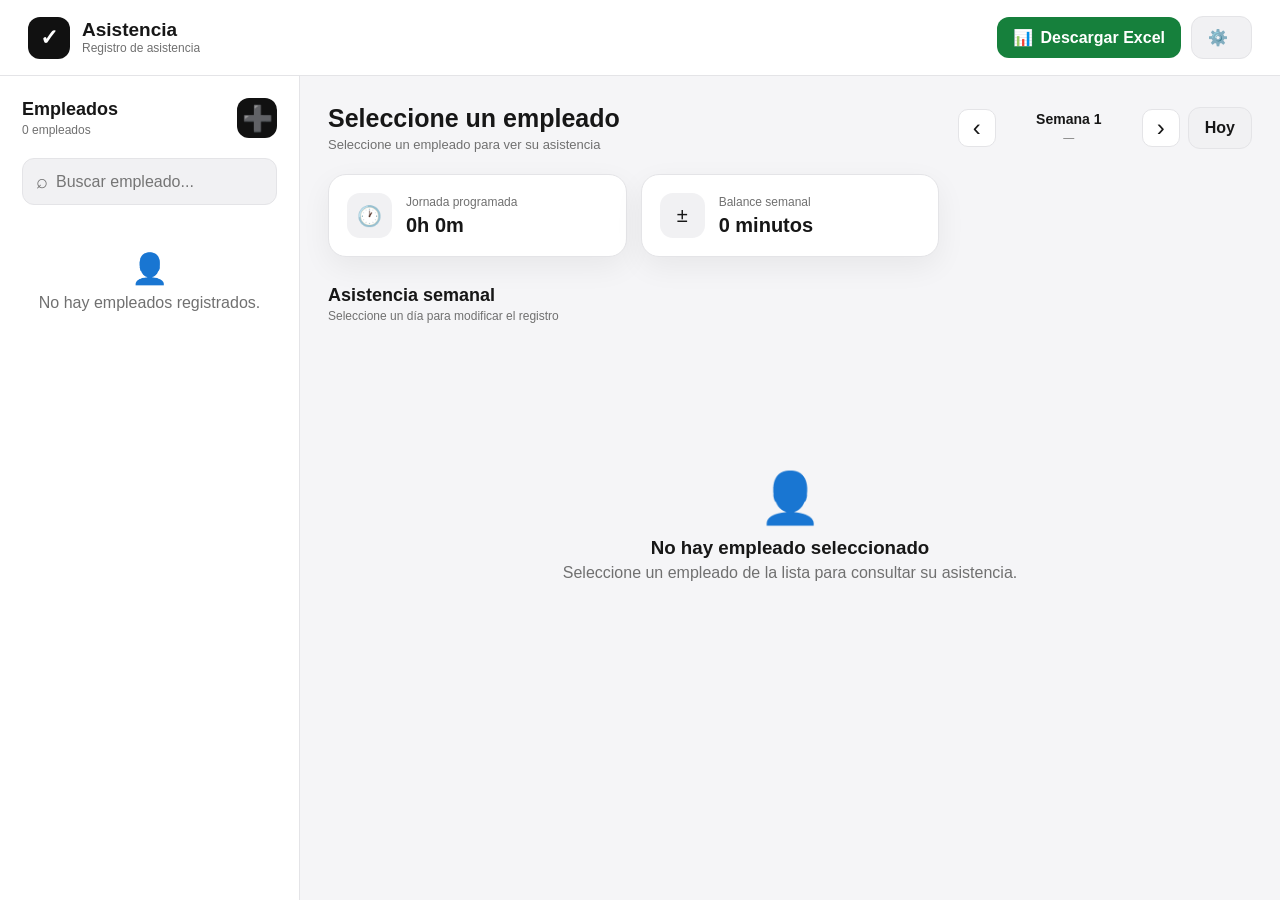
==== commit 93410b8f: "Add files via upload" ====
--- a/index.html
+++ b/index.html
@@ -165,20 +165,6 @@
             </div>
 
 
-            <div class="summary-card">
-
-                <span class="summary-icon">✓</span>
-
-                <div>
-                    <small>Tiempo trabajado</small>
-                    <strong id="horasTrabajadas">
-                        0h 0m
-                    </strong>
-                </div>
-
-            </div>
-
-
             <div class="summary-card balance-card">
 
                 <span class="summary-icon">±</span>
--- a/estilos.css
+++ b/estilos.css
@@ -1,9 +1,29 @@
+/* =========================================================
+   RESET
+========================================================= */
+
 * {
     box-sizing: border-box;
     margin: 0;
     padding: 0;
 }
 
+html {
+    width: 100%;
+    max-width: 100%;
+    overflow-x: hidden;
+}
+
+body {
+    width: 100%;
+    max-width: 100%;
+    overflow-x: hidden;
+}
+
+
+/* =========================================================
+   VARIABLES
+========================================================= */
 
 :root {
 
@@ -28,18 +48,15 @@
     --orange: #c76b00;
     --orange-bg: #fff5e6;
 
-    --shadow:
-        0 10px 30px rgba(
-            0,
-            0,
-            0,
-            .06
-        );
+    --shadow: 0 10px 30px rgba(0, 0, 0, .06);
 
     --radius: 18px;
-
-}
-
+}
+
+
+/* =========================================================
+   BODY
+========================================================= */
 
 body {
 
@@ -51,19 +68,15 @@
         Arial,
         sans-serif;
 
-    background:
-        var(--bg);
-
-    color:
-        var(--text);
-
-    min-height:
-        100vh;
+    background: var(--bg);
+
+    color: var(--text);
+
+    min-height: 100vh;
 
     transition:
         background .25s ease,
         color .25s ease;
-
 }
 
 
@@ -71,1421 +84,1204 @@
 input,
 select,
 textarea {
-
     font: inherit;
-
-}
-
+}
 
 button {
-
-    cursor:
-        pointer;
-
-}
-
-
-/* =========================================
+    cursor: pointer;
+}
+
+
+/* =========================================================
    TOPBAR
-========================================= */
+========================================================= */
 
 .topbar {
 
-    height:
-        76px;
-
-    background:
-        var(--surface);
-
-    border-bottom:
-        1px solid var(--border);
-
-    display:
-        flex;
-
-    align-items:
-        center;
-
-    justify-content:
-        space-between;
-
-    padding:
-        0 28px;
-
-    position:
-        sticky;
-
-    top:
-        0;
-
-    z-index:
-        20;
+    min-height: 76px;
+
+    background: var(--surface);
+
+    border-bottom: 1px solid var(--border);
+
+    display: flex;
+
+    align-items: center;
+
+    justify-content: space-between;
+
+    gap: 15px;
+
+    padding: 0 28px;
+
+    position: sticky;
+
+    top: 0;
+
+    z-index: 20;
 
 }
 
 
 .topbar-left {
 
-    display:
-        flex;
-
-    align-items:
-        center;
-
-    gap:
-        12px;
-
+    display: flex;
+
+    align-items: center;
+
+    gap: 12px;
+
+    min-width: 0;
+
+    flex: 1;
 }
 
 
 .app-icon {
 
-    width:
-        42px;
-
-    height:
-        42px;
-
-    border-radius:
-        12px;
-
-    background:
-        var(--primary);
-
-    color:
-        white;
-
-    display:
-        flex;
-
-    align-items:
-        center;
-
-    justify-content:
-        center;
-
-    font-size:
-        22px;
-
-    font-weight:
-        700;
-
+    flex: 0 0 42px;
+
+    width: 42px;
+
+    height: 42px;
+
+    border-radius: 12px;
+
+    background: var(--primary);
+
+    color: white;
+
+    display: flex;
+
+    align-items: center;
+
+    justify-content: center;
+
+    font-size: 22px;
+
+    font-weight: 700;
+}
+
+
+.topbar-left > div:last-child {
+
+    min-width: 0;
 }
 
 
 .topbar h1 {
 
-    font-size:
-        19px;
-
-    line-height:
-        1.1;
-
+    font-size: 19px;
+
+    line-height: 1.1;
+
+    white-space: nowrap;
+
+    overflow: hidden;
+
+    text-overflow: ellipsis;
 }
 
 
 .topbar-left span {
 
-    color:
-        var(--text-secondary);
-
-    font-size:
-        12px;
-
+    display: block;
+
+    color: var(--text-secondary);
+
+    font-size: 12px;
+
+    white-space: nowrap;
+
+    overflow: hidden;
+
+    text-overflow: ellipsis;
 }
 
 
 .topbar-actions {
 
-    display:
-        flex;
-
-    gap:
-        10px;
-
-}
-
-
-/* =========================================
+    display: flex;
+
+    align-items: center;
+
+    gap: 10px;
+
+    flex-shrink: 0;
+}
+
+
+/* =========================================================
    BOTONES
-========================================= */
+========================================================= */
 
 .btn-primary,
 .btn-secondary,
 .btn-excel,
 .btn-danger-outline {
 
-    border:
-        0;
-
-    border-radius:
-        12px;
-
-    padding:
-        11px 16px;
-
-    font-weight:
-        600;
+    border: 0;
+
+    border-radius: 12px;
+
+    padding: 11px 16px;
+
+    font-weight: 600;
 
     transition:
-        .2s;
+        transform .2s ease,
+        background .2s ease,
+        border-color .2s ease;
 
 }
 
 
 .btn-primary {
 
-    background:
-        var(--primary);
-
-    color:
-        var(--primary-text);
-
+    background: var(--primary);
+
+    color: var(--primary-text);
 }
 
 
 .btn-primary:hover {
 
-    transform:
-        translateY(-1px);
-
+    transform: translateY(-1px);
 }
 
 
 .btn-secondary {
 
-    background:
-        var(--surface-2);
-
-    color:
-        var(--text);
-
-    border:
-        1px solid var(--border);
-
+    background: var(--surface-2);
+
+    color: var(--text);
+
+    border: 1px solid var(--border);
+
+}
+
+
+.btn-secondary:hover {
+
+    background: var(--border);
 }
 
 
 .btn-excel {
 
-    background:
-        #16803c;
-
-    color:
-        white;
-
+    background: #16803c;
+
+    color: white;
+}
+
+
+.btn-excel:hover {
+
+    background: #116b31;
+
+    transform: translateY(-1px);
 }
 
 
 .btn-danger-outline {
 
-    background:
-        transparent;
-
-    border:
-        1px solid #e8b0aa;
-
-    color:
-        var(--red);
-
+    background: transparent;
+
+    border: 1px solid #e8b0aa;
+
+    color: var(--red);
 }
 
 
 .back-button {
 
-    width:
-        40px;
-
-    height:
-        40px;
-
-    border:
-        0;
-
-    background:
-        var(--surface-2);
-
-    color:
-        var(--text);
-
-    border-radius:
-        10px;
-
-    font-size:
-        20px;
-
-}
-
-
-/* =========================================
+    width: 40px;
+
+    height: 40px;
+
+    border: 0;
+
+    background: var(--surface-2);
+
+    color: var(--text);
+
+    border-radius: 10px;
+
+    font-size: 20px;
+}
+
+
+/* =========================================================
+   BOTONES DE LA BARRA SUPERIOR
+========================================================= */
+
+/*
+   IMPORTANTE:
+   No usamos font-size: 0 aquí.
+   Así el ⚙️ y el 📊 nunca desaparecen.
+*/
+
+.topbar-actions .btn-secondary,
+.topbar-actions .btn-excel {
+
+    display: inline-flex;
+
+    align-items: center;
+
+    justify-content: center;
+
+    gap: 7px;
+
+    white-space: nowrap;
+}
+
+
+.topbar-actions .btn-secondary span,
+.topbar-actions .btn-excel span {
+
+    display: inline;
+}
+
+
+/* =========================================================
    APP
-========================================= */
+========================================================= */
 
 .app-container {
 
-    display:
-        grid;
-
-    grid-template-columns:
-        300px 1fr;
-
-    min-height:
-        calc(100vh - 76px);
-
-}
-
-
-/* =========================================
+    display: grid;
+
+    grid-template-columns: 300px minmax(0, 1fr);
+
+    min-height: calc(100vh - 76px);
+
+    width: 100%;
+
+    max-width: 100%;
+}
+
+
+/* =========================================================
    SIDEBAR
-========================================= */
+========================================================= */
 
 .sidebar {
 
-    background:
-        var(--surface);
-
-    border-right:
-        1px solid var(--border);
-
-    padding:
-        22px;
-
+    background: var(--surface);
+
+    border-right: 1px solid var(--border);
+
+    padding: 22px;
+
+    min-width: 0;
 }
 
 
 .sidebar-header {
 
-    display:
-        flex;
-
-    justify-content:
-        space-between;
-
-    align-items:
-        center;
-
-    margin-bottom:
-        20px;
-
+    display: flex;
+
+    justify-content: space-between;
+
+    align-items: center;
+
+    gap: 10px;
+
+    margin-bottom: 20px;
 }
 
 
 .sidebar-header h2 {
 
-    font-size:
-        18px;
-
+    font-size: 18px;
 }
 
 
 .sidebar-header span {
 
-    color:
-        var(--text-secondary);
-
-    font-size:
-        12px;
-
+    color: var(--text-secondary);
+
+    font-size: 12px;
 }
 
 
 .btn-add {
 
-    width:
-        40px;
-
-    height:
-        40px;
-
-    border:
-        0;
-
-    border-radius:
-        12px;
-
-    background:
-        var(--primary);
-
-    color:
-        white;
-
-    font-size:
-        25px;
-
-    line-height:
-        1;
-
+    flex: 0 0 40px;
+
+    width: 40px;
+
+    height: 40px;
+
+    border: 0;
+
+    border-radius: 12px;
+
+    background: var(--primary);
+
+    color: white;
+
+    font-size: 25px;
+
+    line-height: 1;
 }
 
 
 .search-box {
 
-    display:
-        flex;
-
-    align-items:
-        center;
-
-    gap:
-        8px;
-
-    padding:
-        11px 13px;
-
-    border:
-        1px solid var(--border);
-
-    background:
-        var(--surface-2);
-
-    border-radius:
-        12px;
-
-    margin-bottom:
-        16px;
-
+    display: flex;
+
+    align-items: center;
+
+    gap: 8px;
+
+    padding: 11px 13px;
+
+    border: 1px solid var(--border);
+
+    background: var(--surface-2);
+
+    border-radius: 12px;
+
+    margin-bottom: 16px;
+
+    min-width: 0;
 }
 
 
 .search-box span {
 
-    font-size:
-        20px;
-
-    color:
-        var(--text-secondary);
-
+    flex: 0 0 auto;
+
+    font-size: 20px;
+
+    color: var(--text-secondary);
 }
 
 
 .search-box input {
 
-    width:
-        100%;
-
-    border:
-        0;
-
-    outline:
-        0;
-
-    background:
-        transparent;
-
-    color:
-        var(--text);
-
+    width: 100%;
+
+    min-width: 0;
+
+    border: 0;
+
+    outline: 0;
+
+    background: transparent;
+
+    color: var(--text);
 }
 
 
 .lista-empleados {
 
-    display:
-        flex;
-
-    flex-direction:
-        column;
-
-    gap:
-        6px;
-
+    display: flex;
+
+    flex-direction: column;
+
+    gap: 6px;
+
+    min-width: 0;
 }
 
 
 .employee-item {
 
-    display:
-        flex;
-
-    align-items:
-        center;
-
-    gap:
-        10px;
-
-    padding:
-        10px;
-
-    border-radius:
-        14px;
-
-    cursor:
-        pointer;
-
-    transition:
-        .2s;
-
+    display: flex;
+
+    align-items: center;
+
+    gap: 10px;
+
+    padding: 10px;
+
+    border-radius: 14px;
+
+    cursor: pointer;
+
+    transition: .2s;
+
+    min-width: 0;
 }
 
 
 .employee-item:hover {
 
-    background:
-        var(--surface-2);
-
+    background: var(--surface-2);
 }
 
 
 .employee-item.active {
 
-    background:
-        var(--surface-2);
-
+    background: var(--surface-2);
 }
 
 
 .employee-avatar {
 
-    min-width:
-        40px;
-
-    width:
-        40px;
-
-    height:
-        40px;
-
-    border-radius:
-        50%;
-
-    background:
-        var(--primary);
-
-    color:
-        white;
-
-    display:
-        flex;
-
-    align-items:
-        center;
-
-    justify-content:
-        center;
-
-    font-weight:
-        700;
-
+    min-width: 40px;
+
+    width: 40px;
+
+    height: 40px;
+
+    border-radius: 50%;
+
+    background: var(--primary);
+
+    color: white;
+
+    display: flex;
+
+    align-items: center;
+
+    justify-content: center;
+
+    font-weight: 700;
 }
 
 
 .employee-info {
 
-    min-width:
-        0;
-
-    flex:
-        1;
-
+    min-width: 0;
+
+    flex: 1;
 }
 
 
 .employee-info strong {
 
-    display:
-        block;
-
-    font-size:
-        14px;
-
-    white-space:
-        nowrap;
-
-    overflow:
-        hidden;
-
-    text-overflow:
-        ellipsis;
-
+    display: block;
+
+    font-size: 14px;
+
+    white-space: nowrap;
+
+    overflow: hidden;
+
+    text-overflow: ellipsis;
 }
 
 
 .employee-info span {
 
-    display:
-        block;
-
-    color:
-        var(--text-secondary);
-
-    font-size:
-        11px;
-
-    margin-top:
-        2px;
-
+    display: block;
+
+    color: var(--text-secondary);
+
+    font-size: 11px;
+
+    margin-top: 2px;
 }
 
 
 .employee-actions {
 
-    display:
-        flex;
-
-    gap:
-        2px;
-
-    opacity:
-        0;
-
-    transition:
-        .2s;
-
-}
-
-
-.employee-item:hover
-.employee-actions,
-.employee-item.active
-.employee-actions {
-
-    opacity:
-        1;
-
+    display: flex;
+
+    gap: 2px;
+
+    opacity: 0;
+
+    transition: .2s;
+
+    flex-shrink: 0;
+}
+
+
+.employee-item:hover .employee-actions,
+.employee-item.active .employee-actions {
+
+    opacity: 1;
 }
 
 
 .icon-btn {
 
-    border:
-        0;
-
-    background:
-        transparent;
-
-    width:
-        28px;
-
-    height:
-        28px;
-
-    border-radius:
-        8px;
-
+    border: 0;
+
+    background: transparent;
+
+    width: 28px;
+
+    height: 28px;
+
+    border-radius: 8px;
 }
 
 
 .icon-btn:hover {
 
-    background:
-        var(--border);
-
+    background: var(--border);
 }
 
 
 .no-employees {
 
-    text-align:
-        center;
-
-    padding:
-        30px 10px;
-
-    color:
-        var(--text-secondary);
-
+    text-align: center;
+
+    padding: 30px 10px;
+
+    color: var(--text-secondary);
 }
 
 
 .no-employees div {
 
-    font-size:
-        30px;
-
-    margin-bottom:
-        8px;
-
-}
-
-
-/* =========================================
+    font-size: 30px;
+
+    margin-bottom: 8px;
+}
+
+
+/* =========================================================
    CONTENT
-========================================= */
+========================================================= */
 
 .content {
 
-    padding:
-        28px;
-
-    max-width:
-        1500px;
-
-    width:
-        100%;
-
-    margin:
-        0 auto;
-
+    padding: 28px;
+
+    max-width: 1500px;
+
+    width: 100%;
+
+    min-width: 0;
+
+    margin: 0 auto;
+
+    overflow: hidden;
 }
 
 
 .content-header {
 
-    display:
-        flex;
-
-    justify-content:
-        space-between;
-
-    align-items:
-        center;
-
-    gap:
-        20px;
-
-    margin-bottom:
-        22px;
-
+    display: flex;
+
+    justify-content: space-between;
+
+    align-items: center;
+
+    gap: 20px;
+
+    margin-bottom: 22px;
+
+    min-width: 0;
+}
+
+
+.content-header > div:first-child {
+
+    min-width: 0;
 }
 
 
 .content-header h2 {
 
-    font-size:
-        25px;
-
+    font-size: 25px;
+
+    overflow-wrap: anywhere;
 }
 
 
 .content-header p,
 .content-header > div > p {
 
-    color:
-        var(--text-secondary);
-
-    font-size:
-        13px;
-
-    margin-top:
-        4px;
-
-}
-
+    color: var(--text-secondary);
+
+    font-size: 13px;
+
+    margin-top: 4px;
+}
+
+
+/* =========================================================
+   NAVEGACIÓN DE SEMANAS
+========================================================= */
 
 .week-navigation {
 
-    display:
-        flex;
-
-    align-items:
-        center;
-
-    gap:
-        8px;
-
+    display: flex;
+
+    align-items: center;
+
+    gap: 8px;
+
+    flex-shrink: 0;
 }
 
 
 .week-btn {
 
-    width:
-        38px;
-
-    height:
-        38px;
-
-    border:
-        1px solid var(--border);
-
-    background:
-        var(--surface);
-
-    color:
-        var(--text);
-
-    border-radius:
-        10px;
-
-    font-size:
-        24px;
-
+    flex: 0 0 38px;
+
+    width: 38px;
+
+    height: 38px;
+
+    border: 1px solid var(--border);
+
+    background: var(--surface);
+
+    color: var(--text);
+
+    border-radius: 10px;
+
+    font-size: 24px;
+
+    display: flex;
+
+    align-items: center;
+
+    justify-content: center;
+}
+
+
+.week-btn:hover {
+
+    background: var(--surface-2);
 }
 
 
 .week-info {
 
-    text-align:
-        center;
-
-    min-width:
-        130px;
-
+    text-align: center;
+
+    min-width: 130px;
+
+    max-width: 100%;
+
+    overflow: hidden;
 }
 
 
 .week-info strong {
 
-    display:
-        block;
-
-    font-size:
-        14px;
-
+    display: block;
+
+    font-size: 14px;
+
+    white-space: nowrap;
+
+    overflow: hidden;
+
+    text-overflow: ellipsis;
 }
 
 
 .week-info span {
 
-    color:
-        var(--text-secondary);
-
-    font-size:
-        11px;
-
-}
-
-
-/* =========================================
+    color: var(--text-secondary);
+
+    font-size: 11px;
+
+    white-space: nowrap;
+
+    overflow: hidden;
+
+    text-overflow: ellipsis;
+}
+
+
+/* =========================================================
    SUMMARY
-========================================= */
+========================================================= */
 
 .summary-grid {
 
-    display:
-        grid;
-
-    grid-template-columns:
-        repeat(3, 1fr);
-
-    gap:
-        14px;
-
-    margin-bottom:
-        28px;
-
+    display: grid;
+
+    grid-template-columns: repeat(3, minmax(0, 1fr));
+
+    gap: 14px;
+
+    margin-bottom: 28px;
+
+    min-width: 0;
 }
 
 
 .summary-card {
 
-    background:
-        var(--surface);
-
-    border:
-        1px solid var(--border);
-
-    border-radius:
-        var(--radius);
-
-    padding:
-        18px;
-
-    display:
-        flex;
-
-    align-items:
-        center;
-
-    gap:
-        14px;
-
-    box-shadow:
-        var(--shadow);
-
+    background: var(--surface);
+
+    border: 1px solid var(--border);
+
+    border-radius: var(--radius);
+
+    padding: 18px;
+
+    display: flex;
+
+    align-items: center;
+
+    gap: 14px;
+
+    box-shadow: var(--shadow);
+
+    min-width: 0;
 }
 
 
 .summary-icon {
 
-    width:
-        45px;
-
-    height:
-        45px;
-
-    border-radius:
-        13px;
-
-    background:
-        var(--surface-2);
-
-    display:
-        flex;
-
-    align-items:
-        center;
-
-    justify-content:
-        center;
-
-    font-size:
-        20px;
-
+    flex: 0 0 45px;
+
+    width: 45px;
+
+    height: 45px;
+
+    border-radius: 13px;
+
+    background: var(--surface-2);
+
+    display: flex;
+
+    align-items: center;
+
+    justify-content: center;
+
+    font-size: 20px;
 }
 
 
 .summary-card small {
 
-    display:
-        block;
-
-    color:
-        var(--text-secondary);
-
-    font-size:
-        12px;
-
-    margin-bottom:
-        5px;
-
+    display: block;
+
+    color: var(--text-secondary);
+
+    font-size: 12px;
+
+    margin-bottom: 5px;
 }
 
 
 .summary-card strong {
 
-    font-size:
-        20px;
-
+    font-size: 20px;
+
+    overflow-wrap: anywhere;
 }
 
 
 .positive {
 
-    color:
-        var(--green) !important;
-
+    color: var(--green) !important;
 }
 
 
 .negative {
 
-    color:
-        var(--red) !important;
-
+    color: var(--red) !important;
 }
 
 
 .neutral {
 
-    color:
-        var(--text) !important;
-
-}
-
-
-/* =========================================
-   WEEK
-========================================= */
+    color: var(--text) !important;
+}
+
+
+/* =========================================================
+   WEEK / DÍAS
+========================================================= */
 
 .week-title {
 
-    margin-bottom:
-        14px;
-
+    margin-bottom: 14px;
+
+    min-width: 0;
 }
 
 
 .week-title h3 {
 
-    font-size:
-        18px;
-
+    font-size: 18px;
 }
 
 
 .week-title span {
 
-    color:
-        var(--text-secondary);
-
-    font-size:
-        12px;
-
-}
-
+    color: var(--text-secondary);
+
+    font-size: 12px;
+}
+
+
+/* Escritorio */
 
 .week-grid {
 
-    display:
-        grid;
+    display: grid;
 
     grid-template-columns:
         repeat(7, minmax(150px, 1fr));
 
-    gap:
-        10px;
-
-    overflow-x:
-        auto;
-
-    padding-bottom:
-        5px;
-
+    gap: 10px;
+
+    width: 100%;
+
+    max-width: 100%;
+
+    min-width: 0;
+
+    overflow-x: auto;
+
+    overflow-y: hidden;
+
+    padding: 2px 2px 10px;
+
+    -webkit-overflow-scrolling: touch;
 }
 
 
 .day-card {
 
-    min-width:
-        150px;
-
-    background:
-        var(--surface);
-
-    border:
-        1px solid var(--border);
-
-    border-radius:
-        16px;
-
-    padding:
-        14px;
-
-    cursor:
-        pointer;
+    min-width: 150px;
+
+    background: var(--surface);
+
+    border: 1px solid var(--border);
+
+    border-radius: 16px;
+
+    padding: 14px;
+
+    cursor: pointer;
 
     transition:
-        .2s;
+        transform .2s ease,
+        box-shadow .2s ease;
 
 }
 
 
 .day-card:hover {
 
-    transform:
-        translateY(-2px);
-
-    box-shadow:
-        var(--shadow);
-
+    transform: translateY(-2px);
+
+    box-shadow: var(--shadow);
 }
 
 
 .day-card.today {
 
-    border:
-        2px solid var(--primary);
-
+    border: 2px solid var(--primary);
 }
 
 
 .day-card.sunday {
 
-    opacity:
-        .65;
-
+    opacity: .65;
 }
 
 
 .day-header {
 
-    display:
-        flex;
-
-    justify-content:
-        space-between;
-
-    align-items:
-        center;
-
-    margin-bottom:
-        15px;
-
+    display: flex;
+
+    justify-content: space-between;
+
+    align-items: center;
+
+    gap: 8px;
+
+    margin-bottom: 15px;
 }
 
 
 .day-header strong {
 
-    display:
-        block;
-
-    font-size:
-        13px;
-
+    display: block;
+
+    font-size: 13px;
 }
 
 
 .day-header span:not(.today-badge) {
 
-    color:
-        var(--text-secondary);
-
-    font-size:
-        11px;
-
+    color: var(--text-secondary);
+
+    font-size: 11px;
 }
 
 
 .today-badge {
 
-    background:
-        var(--primary);
-
-    color:
-        white;
-
-    font-size:
-        8px;
-
-    padding:
-        4px 6px;
-
-    border-radius:
-        5px;
-
+    background: var(--primary);
+
+    color: white;
+
+    font-size: 8px;
+
+    padding: 4px 6px;
+
+    border-radius: 5px;
+
+    white-space: nowrap;
 }
 
 
 .day-schedule {
 
-    display:
-        flex;
-
-    justify-content:
-        space-between;
-
-    background:
-        var(--surface-2);
-
-    border-radius:
-        9px;
-
-    padding:
-        8px;
-
-    font-size:
-        11px;
-
-    margin-bottom:
-        12px;
-
+    display: flex;
+
+    justify-content: space-between;
+
+    gap: 8px;
+
+    background: var(--surface-2);
+
+    border-radius: 9px;
+
+    padding: 8px;
+
+    font-size: 11px;
+
+    margin-bottom: 12px;
 }
 
 
 .day-status {
 
-    display:
-        flex;
-
-    align-items:
-        center;
-
-    gap:
-        6px;
-
-    color:
-        var(--text-secondary);
-
-    font-size:
-        11px;
-
-    margin-bottom:
-        10px;
-
+    display: flex;
+
+    align-items: center;
+
+    gap: 6px;
+
+    color: var(--text-secondary);
+
+    font-size: 11px;
+
+    margin-bottom: 10px;
 }
 
 
 .status-dot {
 
-    width:
-        7px;
-
-    height:
-        7px;
-
-    background:
-        #999;
-
-    border-radius:
-        50%;
-
+    flex: 0 0 7px;
+
+    width: 7px;
+
+    height: 7px;
+
+    background: #999;
+
+    border-radius: 50%;
 }
 
 
 .day-balance {
 
-    font-size:
-        15px;
-
-    font-weight:
-        700;
-
-    margin-bottom:
-        12px;
-
+    font-size: 15px;
+
+    font-weight: 700;
+
+    margin-bottom: 12px;
+
+    overflow-wrap: anywhere;
 }
 
 
 .day-edit {
 
-    width:
-        100%;
-
-    border:
-        1px solid var(--border);
-
-    background:
-        transparent;
-
-    color:
-        var(--text);
-
-    border-radius:
-        9px;
-
-    padding:
-        7px;
-
-    font-size:
-        11px;
-
+    width: 100%;
+
+    border: 1px solid var(--border);
+
+    background: transparent;
+
+    color: var(--text);
+
+    border-radius: 9px;
+
+    padding: 7px;
+
+    font-size: 11px;
+}
+
+
+.day-edit:hover {
+
+    background: var(--surface-2);
 }
 
 
 .empty-state {
 
-    min-height:
-        350px;
-
-    display:
-        none;
-
-    align-items:
-        center;
-
-    justify-content:
-        center;
-
-    flex-direction:
-        column;
-
-    text-align:
-        center;
-
-    color:
-        var(--text-secondary);
-
+    min-height: 350px;
+
+    display: none;
+
+    align-items: center;
+
+    justify-content: center;
+
+    flex-direction: column;
+
+    text-align: center;
+
+    color: var(--text-secondary);
 }
 
 
 .empty-icon {
 
-    font-size:
-        50px;
-
-    margin-bottom:
-        10px;
-
+    font-size: 50px;
+
+    margin-bottom: 10px;
 }
 
 
 .empty-state h3 {
 
-    color:
-        var(--text);
-
-    margin-bottom:
-        5px;
-
-}
-
-
-/* =========================================
+    color: var(--text);
+
+    margin-bottom: 5px;
+}
+
+
+/* =========================================================
    MODALS
-========================================= */
+========================================================= */
 
 .modal-overlay {
 
-    position:
-        fixed;
-
-    inset:
-        0;
-
-    background:
-        rgba(
-            0,
-            0,
-            0,
-            .45
-        );
-
-    display:
-        none;
-
-    align-items:
-        center;
-
-    justify-content:
-        center;
-
-    padding:
-        20px;
-
-    z-index:
-        100;
-
+    position: fixed;
+
+    inset: 0;
+
+    background: rgba(0, 0, 0, .45);
+
+    display: none;
+
+    align-items: center;
+
+    justify-content: center;
+
+    padding: 20px;
+
+    z-index: 100;
 }
 
 
 .modal-overlay.show {
 
-    display:
-        flex;
-
+    display: flex;
 }
 
 
 .modal {
 
-    width:
-        100%;
-
-    max-width:
-        500px;
-
-    max-height:
-        90vh;
-
-    overflow-y:
-        auto;
-
-    background:
-        var(--surface);
-
-    color:
-        var(--text);
-
-    border-radius:
-        22px;
-
-    padding:
-        25px;
-
-    position:
-        relative;
-
-    box-shadow:
-        0 25px 80px rgba(
-            0,
-            0,
-            0,
-            .2
-        );
-
+    width: 100%;
+
+    max-width: 500px;
+
+    max-height: 90vh;
+
+    overflow-y: auto;
+
+    background: var(--surface);
+
+    color: var(--text);
+
+    border-radius: 22px;
+
+    padding: 25px;
+
+    position: relative;
+
+    box-shadow: 0 25px 80px rgba(0, 0, 0, .2);
 }
 
 
 .modal-close {
 
-    position:
-        absolute;
-
-    right:
-        18px;
-
-    top:
-        15px;
-
-    width:
-        35px;
-
-    height:
-        35px;
-
-    border:
-        0;
-
-    background:
-        var(--surface-2);
-
-    color:
-        var(--text);
-
-    border-radius:
-        50%;
-
-    font-size:
-        20px;
-
+    position: absolute;
+
+    right: 18px;
+
+    top: 15px;
+
+    width: 35px;
+
+    height: 35px;
+
+    border: 0;
+
+    background: var(--surface-2);
+
+    color: var(--text);
+
+    border-radius: 50%;
+
+    font-size: 20px;
 }
 
 
 .modal-header {
 
-    display:
-        flex;
-
-    align-items:
-        center;
-
-    gap:
-        12px;
-
-    margin-bottom:
-        25px;
-
+    display: flex;
+
+    align-items: center;
+
+    gap: 12px;
+
+    margin-bottom: 25px;
 }
 
 
 .modal-icon {
 
-    width:
-        45px;
-
-    height:
-        45px;
-
-    border-radius:
-        13px;
-
-    background:
-        var(--surface-2);
-
-    display:
-        flex;
-
-    align-items:
-        center;
-
-    justify-content:
-        center;
-
-    font-size:
-        20px;
-
+    width: 45px;
+
+    height: 45px;
+
+    border-radius: 13px;
+
+    background: var(--surface-2);
+
+    display: flex;
+
+    align-items: center;
+
+    justify-content: center;
+
+    font-size: 20px;
 }
 
 
 .modal-header h2 {
 
-    font-size:
-        19px;
-
+    font-size: 19px;
 }
 
 
 .modal-header p {
 
-    color:
-        var(--text-secondary);
-
-    font-size:
-        12px;
-
-    margin-top:
-        3px;
-
+    color: var(--text-secondary);
+
+    font-size: 12px;
+
+    margin-top: 3px;
 }
 
 
 .modal label {
 
-    display:
-        block;
-
-    color:
-        var(--text-secondary);
-
-    font-size:
-        12px;
-
-    font-weight:
-        600;
-
-    margin-bottom:
-        15px;
-
+    display: block;
+
+    color: var(--text-secondary);
+
+    font-size: 12px;
+
+    font-weight: 600;
+
+    margin-bottom: 15px;
 }
 
 
@@ -1493,1218 +1289,902 @@
 .modal select,
 .modal textarea {
 
-    width:
-        100%;
-
-    margin-top:
-        7px;
-
-    border:
-        1px solid var(--border);
-
-    background:
-        var(--surface);
-
-    color:
-        var(--text);
-
-    border-radius:
-        10px;
-
-    padding:
-        11px;
-
-    outline:
-        none;
-
+    width: 100%;
+
+    margin-top: 7px;
+
+    border: 1px solid var(--border);
+
+    background: var(--surface);
+
+    color: var(--text);
+
+    border-radius: 10px;
+
+    padding: 11px;
+
+    outline: none;
 }
 
 
 .modal textarea {
 
-    resize:
-        vertical;
-
+    resize: vertical;
 }
 
 
 .form-grid {
 
-    display:
-        grid;
-
-    grid-template-columns:
-        1fr 1fr;
-
-    gap:
-        12px;
-
+    display: grid;
+
+    grid-template-columns: 1fr 1fr;
+
+    gap: 12px;
 }
 
 
 .modal-actions {
 
-    display:
-        flex;
-
-    justify-content:
-        flex-end;
-
-    gap:
-        8px;
-
-    margin-top:
-        20px;
-
-    flex-wrap:
-        wrap;
-
-}
-
-
-/* =========================================
+    display: flex;
+
+    justify-content: flex-end;
+
+    gap: 8px;
+
+    margin-top: 20px;
+
+    flex-wrap: wrap;
+}
+
+
+/* =========================================================
    CONFIGURACIÓN
-========================================= */
+========================================================= */
 
 .settings-container {
 
-    width:
-        min(
-            900px,
-            calc(100% - 32px)
-        );
-
-    margin:
-        30px auto;
-
-    display:
-        flex;
-
-    flex-direction:
-        column;
-
-    gap:
-        18px;
-
+    width: min(900px, calc(100% - 32px));
+
+    margin: 30px auto;
+
+    display: flex;
+
+    flex-direction: column;
+
+    gap: 18px;
 }
 
 
 .settings-card {
 
-    background:
-        var(--surface);
-
-    border:
-        1px solid var(--border);
-
-    border-radius:
-        20px;
-
-    padding:
-        24px;
-
-    box-shadow:
-        var(--shadow);
-
+    background: var(--surface);
+
+    border: 1px solid var(--border);
+
+    border-radius: 20px;
+
+    padding: 24px;
+
+    box-shadow: var(--shadow);
 }
 
 
 .settings-card-header {
 
-    display:
-        flex;
-
-    align-items:
-        center;
-
-    gap:
-        14px;
-
-    position:
-        relative;
-
+    display: flex;
+
+    align-items: center;
+
+    gap: 14px;
+
+    position: relative;
+
+    min-width: 0;
 }
 
 
 .settings-card-icon {
 
-    width:
-        48px;
-
-    height:
-        48px;
-
-    border-radius:
-        14px;
-
-    background:
-        var(--surface-2);
-
-    display:
-        flex;
-
-    align-items:
-        center;
-
-    justify-content:
-        center;
-
-    font-size:
-        21px;
-
+    flex: 0 0 48px;
+
+    width: 48px;
+
+    height: 48px;
+
+    border-radius: 14px;
+
+    background: var(--surface-2);
+
+    display: flex;
+
+    align-items: center;
+
+    justify-content: center;
+
+    font-size: 21px;
 }
 
 
 .settings-card h2 {
 
-    font-size:
-        18px;
-
+    font-size: 18px;
 }
 
 
 .settings-card-header p {
 
-    color:
-        var(--text-secondary);
-
-    font-size:
-        12px;
-
-    margin-top:
-        4px;
-
+    color: var(--text-secondary);
+
+    font-size: 12px;
+
+    margin-top: 4px;
 }
 
 
 .schedule-list {
 
-    margin-top:
-        25px;
-
-    border-top:
-        1px solid var(--border);
-
+    margin-top: 25px;
+
+    border-top: 1px solid var(--border);
 }
 
 
 .schedule-row {
 
-    display:
-        flex;
-
-    justify-content:
-        space-between;
-
-    align-items:
-        center;
-
-    gap:
-        20px;
-
-    padding:
-        15px 0;
-
-    border-bottom:
-        1px solid var(--border);
-
+    display: flex;
+
+    justify-content: space-between;
+
+    align-items: center;
+
+    gap: 20px;
+
+    padding: 15px 0;
+
+    border-bottom: 1px solid var(--border);
 }
 
 
 .day-name strong {
 
-    display:
-        block;
-
-    font-size:
-        14px;
-
+    display: block;
+
+    font-size: 14px;
 }
 
 
 .day-name span {
 
-    font-size:
-        11px;
-
-    color:
-        var(--text-secondary);
-
+    font-size: 11px;
+
+    color: var(--text-secondary);
 }
 
 
 .schedule-input {
 
-    display:
-        flex;
-
-    align-items:
-        center;
-
-    gap:
-        10px;
-
+    display: flex;
+
+    align-items: center;
+
+    gap: 10px;
 }
 
 
 .schedule-input label {
 
-    color:
-        var(--text-secondary);
-
-    font-size:
-        10px;
-
+    color: var(--text-secondary);
+
+    font-size: 10px;
 }
 
 
 .schedule-input input,
 .lunch-controls input {
 
-    display:
-        block;
-
-    margin-top:
-        5px;
-
-    border:
-        1px solid var(--border);
-
-    background:
-        var(--surface);
-
-    color:
-        var(--text);
-
-    padding:
-        9px;
-
-    border-radius:
-        9px;
-
+    display: block;
+
+    margin-top: 5px;
+
+    border: 1px solid var(--border);
+
+    background: var(--surface);
+
+    color: var(--text);
+
+    padding: 9px;
+
+    border-radius: 9px;
 }
 
 
 .lunch-section {
 
-    margin-top:
-        25px;
-
-    padding-top:
-        25px;
-
-    border-top:
-        1px solid var(--border);
-
+    margin-top: 25px;
+
+    padding-top: 25px;
+
+    border-top: 1px solid var(--border);
 }
 
 
 .section-title {
 
-    display:
-        flex;
-
-    gap:
-        12px;
-
-    align-items:
-        flex-start;
-
+    display: flex;
+
+    gap: 12px;
+
+    align-items: flex-start;
 }
 
 
 .section-title > span {
 
-    font-size:
-        25px;
-
+    font-size: 25px;
 }
 
 
 .section-title h3 {
 
-    font-size:
-        16px;
-
+    font-size: 16px;
 }
 
 
 .section-title p {
 
-    color:
-        var(--text-secondary);
-
-    font-size:
-        12px;
-
-    margin-top:
-        4px;
-
+    color: var(--text-secondary);
+
+    font-size: 12px;
+
+    margin-top: 4px;
 }
 
 
 .lunch-controls {
 
-    display:
-        flex;
-
-    align-items:
-        flex-end;
-
-    gap:
-        30px;
-
-    margin-top:
-        20px;
-
+    display: flex;
+
+    align-items: flex-end;
+
+    gap: 30px;
+
+    margin-top: 20px;
 }
 
 
 .lunch-controls label {
 
-    color:
-        var(--text-secondary);
-
-    font-size:
-        11px;
-
+    color: var(--text-secondary);
+
+    font-size: 11px;
 }
 
 
 .check-option {
 
-    display:
-        flex !important;
-
-    align-items:
-        center;
-
-    gap:
-        8px;
-
-    padding-bottom:
-        9px;
-
+    display: flex !important;
+
+    align-items: center;
+
+    gap: 8px;
+
+    padding-bottom: 9px;
 }
 
 
 .check-option input {
 
-    width:
-        18px;
-
-    height:
-        18px;
-
-    margin:
-        0;
-
+    width: 18px;
+
+    height: 18px;
+
+    margin: 0;
 }
 
 
 .info-box {
 
-    display:
-        flex;
-
-    gap:
-        10px;
-
-    margin-top:
-        20px;
-
-    padding:
-        13px;
-
-    background:
-        var(--surface-2);
-
-    border-radius:
-        12px;
-
-    font-size:
-        12px;
-
-    color:
-        var(--text-secondary);
-
+    display: flex;
+
+    gap: 10px;
+
+    margin-top: 20px;
+
+    padding: 13px;
+
+    background: var(--surface-2);
+
+    border-radius: 12px;
+
+    font-size: 12px;
+
+    color: var(--text-secondary);
 }
 
 
 .settings-footer {
 
-    display:
-        flex;
-
-    justify-content:
-        flex-end;
-
-    margin-top:
-        25px;
-
+    display: flex;
+
+    justify-content: flex-end;
+
+    margin-top: 25px;
 }
 
 
 .dark-mode-option {
 
-    display:
-        flex;
-
-    justify-content:
-        space-between;
-
-    align-items:
-        center;
-
-    gap:
-        20px;
-
-    margin-top:
-        22px;
-
-    padding-top:
-        20px;
-
-    border-top:
-        1px solid var(--border);
-
+    display: flex;
+
+    justify-content: space-between;
+
+    align-items: center;
+
+    gap: 20px;
+
+    margin-top: 22px;
+
+    padding-top: 20px;
+
+    border-top: 1px solid var(--border);
 }
 
 
 .dark-mode-option strong {
 
-    display:
-        block;
-
-    font-size:
-        14px;
-
+    display: block;
+
+    font-size: 14px;
 }
 
 
 .dark-mode-option span {
 
-    display:
-        block;
-
-    color:
-        var(--text-secondary);
-
-    font-size:
-        11px;
-
-    margin-top:
-        3px;
-
+    display: block;
+
+    color: var(--text-secondary);
+
+    font-size: 11px;
+
+    margin-top: 3px;
 }
 
 
 .switch {
 
-    position:
-        relative;
-
-    display:
-        inline-block;
-
-    width:
-        48px;
-
-    height:
-        26px;
-
+    position: relative;
+
+    display: inline-block;
+
+    width: 48px;
+
+    height: 26px;
+
+    flex-shrink: 0;
 }
 
 
 .switch input {
 
-    opacity:
-        0;
-
-    width:
-        0;
-
-    height:
-        0;
-
+    opacity: 0;
+
+    width: 0;
+
+    height: 0;
 }
 
 
 .slider {
 
-    position:
-        absolute;
-
-    inset:
-        0;
-
-    background:
-        #cfcfd4;
-
-    border-radius:
-        30px;
-
-    transition:
-        .25s;
-
+    position: absolute;
+
+    inset: 0;
+
+    background: #cfcfd4;
+
+    border-radius: 30px;
+
+    transition: .25s;
 }
 
 
 .slider::before {
 
-    content:
-        "";
-
-    position:
-        absolute;
-
-    width:
-        20px;
-
-    height:
-        20px;
-
-    left:
-        3px;
-
-    top:
-        3px;
-
-    background:
-        white;
-
-    border-radius:
-        50%;
-
-    transition:
-        .25s;
-
+    content: "";
+
+    position: absolute;
+
+    width: 20px;
+
+    height: 20px;
+
+    left: 3px;
+
+    top: 3px;
+
+    background: white;
+
+    border-radius: 50%;
+
+    transition: .25s;
 }
 
 
 .switch input:checked + .slider {
 
-    background:
-        #111;
-
+    background: #111;
 }
 
 
 .switch input:checked + .slider::before {
 
-    transform:
-        translateX(22px);
-
+    transform: translateX(22px);
 }
 
 
 .clickable-card {
 
-    cursor:
-        pointer;
-
+    cursor: pointer;
 }
 
 
 .clickable-card:hover {
 
-    transform:
-        translateY(-1px);
-
+    transform: translateY(-1px);
 }
 
 
 .card-arrow {
 
-    margin-left:
-        auto;
-
-    font-size:
-        22px;
-
-    color:
-        var(--text-secondary);
-
-}
-
-
-/* =========================================
+    margin-left: auto;
+
+    font-size: 22px;
+
+    color: var(--text-secondary);
+}
+
+
+/* =========================================================
    ABOUT
-========================================= */
+========================================================= */
 
 .about-container {
 
-    width:
-        min(
-            650px,
-            calc(100% - 32px)
-        );
-
-    margin:
-        50px auto;
-
-    text-align:
-        center;
-
-    background:
-        var(--surface);
-
-    border:
-        1px solid var(--border);
-
-    border-radius:
-        25px;
-
-    padding:
-        40px;
-
-    box-shadow:
-        var(--shadow);
-
+    width: min(650px, calc(100% - 32px));
+
+    margin: 50px auto;
+
+    text-align: center;
+
+    background: var(--surface);
+
+    border: 1px solid var(--border);
+
+    border-radius: 25px;
+
+    padding: 40px;
+
+    box-shadow: var(--shadow);
 }
 
 
 .about-logo {
 
-    width:
-        80px;
-
-    height:
-        80px;
-
-    margin:
-        0 auto 20px;
-
-    border-radius:
-        22px;
-
-    background:
-        var(--primary);
-
-    color:
-        white;
-
-    display:
-        flex;
-
-    align-items:
-        center;
-
-    justify-content:
-        center;
-
-    font-size:
-        40px;
-
-    font-weight:
-        700;
-
+    width: 80px;
+
+    height: 80px;
+
+    margin: 0 auto 20px;
+
+    border-radius: 22px;
+
+    background: var(--primary);
+
+    color: white;
+
+    display: flex;
+
+    align-items: center;
+
+    justify-content: center;
+
+    font-size: 40px;
+
+    font-weight: 700;
 }
 
 
 .about-container h1 {
 
-    font-size:
-        25px;
-
+    font-size: 25px;
 }
 
 
 .about-version {
 
-    color:
-        var(--text-secondary);
-
-    font-size:
-        12px;
-
-    margin-top:
-        5px;
-
+    color: var(--text-secondary);
+
+    font-size: 12px;
+
+    margin-top: 5px;
 }
 
 
 .about-description {
 
-    margin:
-        25px auto;
-
-    max-width:
-        500px;
-
-    color:
-        var(--text-secondary);
-
-    font-size:
-        14px;
-
-    line-height:
-        1.6;
-
+    margin: 25px auto;
+
+    max-width: 500px;
+
+    color: var(--text-secondary);
+
+    font-size: 14px;
+
+    line-height: 1.6;
 }
 
 
 .about-description p + p {
 
-    margin-top:
-        10px;
-
+    margin-top: 10px;
 }
 
 
 .about-features {
 
-    display:
-        grid;
-
-    grid-template-columns:
-        1fr 1fr;
-
-    gap:
-        10px;
-
-    text-align:
-        left;
-
-    margin:
-        25px 0;
-
+    display: grid;
+
+    grid-template-columns: 1fr 1fr;
+
+    gap: 10px;
+
+    text-align: left;
+
+    margin: 25px 0;
 }
 
 
 .about-features div {
 
-    padding:
-        12px;
-
-    background:
-        var(--surface-2);
-
-    border-radius:
-        10px;
-
-    font-size:
-        12px;
-
+    padding: 12px;
+
+    background: var(--surface-2);
+
+    border-radius: 10px;
+
+    font-size: 12px;
 }
 
 
 .about-features span {
 
-    color:
-        var(--green);
-
-    margin-right:
-        5px;
-
+    color: var(--green);
+
+    margin-right: 5px;
 }
 
 
 .about-footer {
 
-    border-top:
-        1px solid var(--border);
-
-    padding-top:
-        20px;
-
-    display:
-        flex;
-
-    flex-direction:
-        column;
-
-    align-items:
-        center;
-
-    gap:
-        15px;
-
+    border-top: 1px solid var(--border);
+
+    padding-top: 20px;
+
+    display: flex;
+
+    flex-direction: column;
+
+    align-items: center;
+
+    gap: 15px;
 }
 
 
 .about-footer p {
 
-    color:
-        var(--text-secondary);
-
-    font-size:
-        11px;
-
-}
-
-
-/* =========================================
+    color: var(--text-secondary);
+
+    font-size: 11px;
+}
+
+
+/* =========================================================
    TOAST
-========================================= */
+========================================================= */
 
 .toast {
 
-    position:
-        fixed;
-
-    bottom:
-        25px;
-
-    left:
-        50%;
-
-    transform:
-        translate(
-            -50%,
-            100px
-        );
-
-    background:
-        #111;
-
-    color:
-        white;
-
-    padding:
-        12px 18px;
-
-    border-radius:
-        12px;
-
-    font-size:
-        13px;
-
-    z-index:
-        200;
-
-    opacity:
-        0;
-
-    transition:
-        .3s;
-
+    position: fixed;
+
+    bottom: 25px;
+
+    left: 50%;
+
+    transform: translate(-50%, 100px);
+
+    background: #111;
+
+    color: white;
+
+    padding: 12px 18px;
+
+    border-radius: 12px;
+
+    font-size: 13px;
+
+    z-index: 200;
+
+    opacity: 0;
+
+    transition: .3s;
 }
 
 
 .toast.show {
 
-    opacity:
-        1;
-
-    transform:
-        translate(
-            -50%,
-            0
-        );
-
-}
-
-
-
-/* =========================================
+    opacity: 1;
+
+    transform: translate(-50%, 0);
+}
+
+
+/* =========================================================
    MODO OSCURO
-========================================= */
+========================================================= */
 
 body.dark-mode {
 
     --bg: #0f0f10;
+
     --surface: #18181a;
+
     --surface-2: #232326;
 
     --text: #f5f5f7;
+
     --text-secondary: #a1a1a6;
 
     --border: #343438;
 
     --primary: #f5f5f7;
+
     --primary-text: #111111;
 
     --green: #55d98b;
+
     --green-bg: #173522;
 
     --red: #ff7068;
+
     --red-bg: #3a1917;
 
     --orange: #ffb454;
+
     --orange-bg: #3a2915;
 
-    --shadow:
-        0 10px 30px rgba(
-            0,
-            0,
-            0,
-            .35
-        );
+    --shadow: 0 10px 30px rgba(0, 0, 0, .35);
 
     color-scheme: dark;
 }
 
 
-/* TOPBAR */
+/* =========================================================
+   DARK - TOPBAR
+========================================================= */
 
 body.dark-mode .topbar {
 
-    background:
-        var(--surface);
-
-    border-color:
-        var(--border);
-
-}
-
-
-/* ICONO PRINCIPAL */
+    background: var(--surface);
+
+    border-color: var(--border);
+}
+
 
 body.dark-mode .app-icon {
 
-    background:
-        #f5f5f7;
-
-    color:
-        #111111;
-
-}
-
-
-/* BOTONES */
+    background: #f5f5f7;
+
+    color: #111111;
+}
+
+
+/* =========================================================
+   DARK - BOTONES
+========================================================= */
 
 body.dark-mode .btn-secondary {
 
-    background:
-        #252527;
-
-    border-color:
-        #3a3a3e;
-
-    color:
-        #f5f5f7;
-
+    background: #252527;
+
+    border-color: #3a3a3e;
+
+    color: #f5f5f7;
+}
+
+
+body.dark-mode .btn-secondary:hover {
+
+    background: #303034;
 }
 
 
 body.dark-mode .btn-primary {
 
-    background:
-        #f5f5f7;
-
-    color:
-        #111111;
-
+    background: #f5f5f7;
+
+    color: #111111;
 }
 
 
 body.dark-mode .btn-danger-outline {
 
-    background:
-        transparent;
-
-    border-color:
-        #713c39;
-
-    color:
-        #ff7068;
-
-}
-
-
-/* BUSCADOR */
+    background: transparent;
+
+    border-color: #713c39;
+
+    color: #ff7068;
+}
+
+
+/* =========================================================
+   DARK - BUSCADOR
+========================================================= */
 
 body.dark-mode .search-box {
 
-    background:
-        #232326;
-
-    border-color:
-        #343438;
-
+    background: #232326;
+
+    border-color: #343438;
 }
 
 
 body.dark-mode .search-box input {
 
-    color:
-        #f5f5f7;
-
+    color: #f5f5f7;
 }
 
 
 body.dark-mode .search-box input::placeholder {
 
-    color:
-        #77777d;
-
-}
-
-
-/* EMPLEADOS */
+    color: #77777d;
+}
+
+
+/* =========================================================
+   DARK - EMPLEADOS
+========================================================= */
 
 body.dark-mode .employee-item:hover {
 
-    background:
-        #252527;
-
+    background: #252527;
 }
 
 
 body.dark-mode .employee-item.active {
 
-    background:
-        #29292c;
-
+    background: #29292c;
 }
 
 
 body.dark-mode .employee-avatar {
 
-    background:
-        #f5f5f7;
-
-    color:
-        #111111;
-
-}
-
-
-/* NAVEGACIÓN DE SEMANAS */
+    background: #f5f5f7;
+
+    color: #111111;
+}
+
+
+/* =========================================================
+   DARK - SEMANAS
+========================================================= */
 
 body.dark-mode .week-btn {
 
-    background:
-        #19191b;
-
-    border-color:
-        #343438;
-
-    color:
-        #f5f5f7;
-
+    background: #19191b;
+
+    border-color: #343438;
+
+    color: #f5f5f7;
 }
 
 
 body.dark-mode .week-btn:hover {
 
-    background:
-        #29292c;
-
-}
-
-
-/* TARJETAS DE RESUMEN */
+    background: #29292c;
+}
+
+
+/* =========================================================
+   DARK - RESUMEN
+========================================================= */
 
 body.dark-mode .summary-card {
 
-    background:
-        #18181a;
-
-    border-color:
-        #343438;
-
+    background: #18181a;
+
+    border-color: #343438;
 }
 
 
 body.dark-mode .summary-icon {
 
-    background:
-        #252527;
-
-    color:
-        #f5f5f7;
-
-}
-
-
-/* TARJETAS DE DÍAS */
+    background: #252527;
+
+    color: #f5f5f7;
+}
+
+
+/* =========================================================
+   DARK - DÍAS
+========================================================= */
 
 body.dark-mode .day-card {
 
-    background:
-        #18181a;
-
-    border-color:
-        #343438;
-
+    background: #18181a;
+
+    border-color: #343438;
 }
 
 
 body.dark-mode .day-card:hover {
 
-    background:
-        #1e1e20;
-
+    background: #1e1e20;
 }
 
 
 body.dark-mode .day-card.today {
 
-    border-color:
-        #f5f5f7;
-
+    border-color: #f5f5f7;
 }
 
 
 body.dark-mode .day-schedule {
 
-    background:
-        #242427;
-
-    color:
-        #f5f5f7;
-
+    background: #242427;
+
+    color: #f5f5f7;
 }
 
 
 body.dark-mode .day-edit {
 
-    background:
-        #1c1c1f;
-
-    border-color:
-        #38383c;
-
-    color:
-        #f5f5f7;
-
+    background: #1c1c1f;
+
+    border-color: #38383c;
+
+    color: #f5f5f7;
 }
 
 
 body.dark-mode .day-edit:hover {
 
-    background:
-        #29292c;
-
-}
-
-
-/* MODALES */
+    background: #29292c;
+}
+
+
+/* =========================================================
+   DARK - MODALES
+========================================================= */
 
 body.dark-mode .modal-overlay {
 
-    background:
-        rgba(
-            0,
-            0,
-            0,
-            .75
-        );
-
+    background: rgba(0, 0, 0, .75);
 }
 
 
 body.dark-mode .modal {
 
-    background:
-        #18181a;
-
-    color:
-        #f5f5f7;
-
+    background: #18181a;
+
+    color: #f5f5f7;
 }
 
 
 body.dark-mode .modal-close {
 
-    background:
-        #29292c;
-
-    color:
-        #f5f5f7;
-
+    background: #29292c;
+
+    color: #f5f5f7;
 }
 
 
@@ -2712,24 +2192,18 @@
 body.dark-mode .modal select,
 body.dark-mode .modal textarea {
 
-    background:
-        #232326;
-
-    border-color:
-        #3a3a3e;
-
-    color:
-        #f5f5f7;
-
+    background: #232326;
+
+    border-color: #3a3a3e;
+
+    color: #f5f5f7;
 }
 
 
 body.dark-mode .modal input::placeholder,
 body.dark-mode .modal textarea::placeholder {
 
-    color:
-        #77777d;
-
+    color: #77777d;
 }
 
 
@@ -2737,536 +2211,1010 @@
 body.dark-mode .modal select:focus,
 body.dark-mode .modal textarea:focus {
 
-    border-color:
-        #77777d;
-
-}
-
-
-/* CONFIGURACIÓN */
+    border-color: #77777d;
+}
+
+
+/* =========================================================
+   DARK - CONFIGURACIÓN
+========================================================= */
 
 body.dark-mode .settings-card {
 
-    background:
-        #18181a;
-
-    border-color:
-        #343438;
-
+    background: #18181a;
+
+    border-color: #343438;
 }
 
 
 body.dark-mode .settings-card-icon {
 
-    background:
-        #252527;
-
-    color:
-        #f5f5f7;
-
+    background: #252527;
+
+    color: #f5f5f7;
 }
 
 
 body.dark-mode .schedule-row {
 
-    border-color:
-        #303034;
-
+    border-color: #303034;
 }
 
 
 body.dark-mode .schedule-input input,
 body.dark-mode .lunch-controls input {
 
-    background:
-        #232326;
-
-    border-color:
-        #3a3a3e;
-
-    color:
-        #f5f5f7;
-
+    background: #232326;
+
+    border-color: #3a3a3e;
+
+    color: #f5f5f7;
 }
 
 
 body.dark-mode .schedule-input input:focus,
 body.dark-mode .lunch-controls input:focus {
 
-    border-color:
-        #77777d;
-
-}
-
-
-/* INPUTS DE TIPO TIME */
+    border-color: #77777d;
+}
+
+
+/* =========================================================
+   DARK - CONTROLES NATIVOS
+========================================================= */
+
+body.dark-mode input,
+body.dark-mode textarea,
+body.dark-mode select,
+body.dark-mode button {
+
+    color-scheme: dark;
+}
+
+
+body.dark-mode input[type="checkbox"] {
+
+    accent-color: #f5f5f7;
+}
+
+
+body.dark-mode input[type="time"]::-webkit-calendar-picker-indicator {
+
+    filter: invert(1);
+}
+
+
+body.dark-mode ::selection {
+
+    background: #f5f5f7;
+
+    color: #111111;
+}
+
+
+body.dark-mode select {
+
+    color-scheme: dark;
+}
+
 
 body.dark-mode input[type="time"] {
 
-    color-scheme:
-        dark;
-
-}
-
-
-/* SELECT */
-
-body.dark-mode select {
-
-    color-scheme:
-        dark;
-
-}
-
-
-/* CAJA DE INFORMACIÓN */
+    color-scheme: dark;
+}
+
+
+/* =========================================================
+   DARK - INFO
+========================================================= */
 
 body.dark-mode .info-box {
 
-    background:
-        #232326;
-
-    color:
-        #b4b4b9;
-
-}
-
-
-/* SWITCH */
+    background: #232326;
+
+    color: #b4b4b9;
+}
+
+
+/* =========================================================
+   DARK - SWITCH
+========================================================= */
 
 body.dark-mode .slider {
 
-    background:
-        #45454a;
-
+    background: #45454a;
 }
 
 
 body.dark-mode .switch input:checked + .slider {
 
-    background:
-        #f5f5f7;
-
+    background: #f5f5f7;
 }
 
 
 body.dark-mode .switch input:checked + .slider::before {
 
-    background:
-        #111111;
-
-}
-
-
-/* ACERCA DE */
+    background: #111111;
+}
+
+
+/* =========================================================
+   DARK - ACERCA DE
+========================================================= */
 
 body.dark-mode .about-container {
 
-    background:
-        #18181a;
-
-    border-color:
-        #343438;
-
+    background: #18181a;
+
+    border-color: #343438;
 }
 
 
 body.dark-mode .about-logo {
 
-    background:
-        #f5f5f7;
-
-    color:
-        #111111;
-
+    background: #f5f5f7;
+
+    color: #111111;
 }
 
 
 body.dark-mode .about-features div {
 
-    background:
-        #232326;
-
+    background: #232326;
 }
 
 
 body.dark-mode .about-footer {
 
-    border-color:
-        #343438;
-
-}
-
-
-/* BOTÓN VOLVER */
+    border-color: #343438;
+}
+
+
+/* =========================================================
+   DARK - BOTÓN VOLVER
+========================================================= */
 
 body.dark-mode .back-button {
 
-    background:
-        #252527;
-
-    color:
-        #f5f5f7;
-
-}
-
-
-/* TOAST */
+    background: #252527;
+
+    color: #f5f5f7;
+}
+
+
+/* =========================================================
+   DARK - TOAST
+========================================================= */
 
 body.dark-mode .toast {
 
-    background:
-        #f5f5f7;
-
-    color:
-        #111111;
-
-}
-
-
-/* TEXTO DE ESTADO */
+    background: #f5f5f7;
+
+    color: #111111;
+}
+
+
+/* =========================================================
+   DARK - ESTADOS
+========================================================= */
 
 body.dark-mode .positive {
 
-    color:
-        #55d98b !important;
-
+    color: #55d98b !important;
 }
 
 
 body.dark-mode .negative {
 
-    color:
-        #ff7068 !important;
-
+    color: #ff7068 !important;
 }
 
 
 body.dark-mode .neutral {
 
-    color:
-        #f5f5f7 !important;
-
-}
-
-
-/* BORDES Y SEPARADORES */
+    color: #f5f5f7 !important;
+}
+
+
+/* =========================================================
+   DARK - SEPARADORES
+========================================================= */
 
 body.dark-mode .schedule-list,
 body.dark-mode .lunch-section,
 body.dark-mode .dark-mode-option {
 
-    border-color:
-        #303034;
-
-}
-
-
-/* SCROLLBAR */
-
-body.dark-mode::-webkit-scrollbar {
-
-    width:
-        10px;
-
-    height:
-        10px;
-
-}
-
-
-body.dark-mode::-webkit-scrollbar-track {
-
-    background:
-        #101011;
-
-}
-
-
-body.dark-mode::-webkit-scrollbar-thumb {
-
-    background:
-        #3a3a3e;
-
-    border-radius:
-        10px;
-
-}
-
-
-body.dark-mode::-webkit-scrollbar-thumb:hover {
-
-    background:
-        #55555b;
-
-}
-
-
-
-/* =========================================
-   RESPONSIVE
-========================================= */
-
-@media (
-    max-width: 1100px
-) {
+    border-color: #303034;
+}
+
+
+/* =========================================================
+   SCROLLBAR
+========================================================= */
+
+body::-webkit-scrollbar {
+
+    width: 10px;
+
+    height: 10px;
+}
+
+
+body::-webkit-scrollbar-track {
+
+    background: var(--bg);
+}
+
+
+body::-webkit-scrollbar-thumb {
+
+    background: var(--border);
+
+    border-radius: 10px;
+}
+
+
+body::-webkit-scrollbar-thumb:hover {
+
+    background: #999;
+}
+
+
+/* =========================================================
+   SCROLLBAR DE LOS DÍAS
+========================================================= */
+
+.week-grid::-webkit-scrollbar {
+
+    height: 7px;
+}
+
+
+.week-grid::-webkit-scrollbar-track {
+
+    background: transparent;
+}
+
+
+.week-grid::-webkit-scrollbar-thumb {
+
+    background: var(--border);
+
+    border-radius: 10px;
+}
+
+
+body.dark-mode .week-grid::-webkit-scrollbar-thumb {
+
+    background: #3a3a3e;
+}
+
+
+body.dark-mode .week-grid::-webkit-scrollbar-track {
+
+    background: transparent;
+}
+
+
+/* =========================================================
+   RESPONSIVE - TABLET
+========================================================= */
+
+@media (max-width: 1100px) {
+
+    .content {
+
+        padding: 24px;
+    }
 
     .week-grid {
 
         grid-template-columns:
-            repeat(
-                4,
-                minmax(150px, 1fr)
-            );
-
-    }
-
-}
-
-
-@media (
-    max-width: 850px
-) {
+            repeat(4, minmax(150px, 1fr));
+    }
+
+}
+
+
+/* =========================================================
+   RESPONSIVE - 850px
+========================================================= */
+
+@media (max-width: 850px) {
 
     .app-container {
 
+        grid-template-columns: 1fr;
+
+    }
+
+
+    .sidebar {
+
+        border-right: 0;
+
+        border-bottom: 1px solid var(--border);
+
+    }
+
+
+    .lista-empleados {
+
+        display: grid;
+
+        grid-template-columns: repeat(2, minmax(0, 1fr));
+
+    }
+
+
+    .content-header {
+
+        flex-direction: column;
+
+        align-items: flex-start;
+
+    }
+
+
+    .week-navigation {
+
+        width: 100%;
+
+    }
+
+
+    .summary-grid {
+
+        grid-template-columns: 1fr;
+
+    }
+
+
+    /*
+       En tablet los días empiezan a funcionar
+       como carrusel horizontal.
+    */
+
+    .week-grid {
+
+        display: flex;
+
+        flex-wrap: nowrap;
+
+        gap: 10px;
+
+        overflow-x: auto;
+
+        overflow-y: hidden;
+
+        scroll-snap-type: x proximity;
+
+        touch-action: pan-x;
+
+    }
+
+
+    .day-card {
+
+        flex: 0 0 260px;
+
+        width: 260px;
+
+        min-width: 260px;
+
+        scroll-snap-align: start;
+
+    }
+
+}
+
+
+/* =========================================================
+   RESPONSIVE - CELULAR
+========================================================= */
+
+@media (max-width: 600px) {
+
+    /* -------------------------
+       TOPBAR
+    ------------------------- */
+
+    .topbar {
+
+        min-height: 70px;
+
+        height: auto;
+
+        padding: 12px 15px;
+
+    }
+
+
+    .topbar-left {
+
+        gap: 9px;
+
+    }
+
+
+    .app-icon {
+
+        flex-basis: 38px;
+
+        width: 38px;
+
+        height: 38px;
+
+        border-radius: 10px;
+
+        font-size: 19px;
+
+    }
+
+
+    .topbar h1 {
+
+        font-size: 16px;
+
+    }
+
+
+    .topbar-left span {
+
+        font-size: 10px;
+
+    }
+
+
+    .topbar-actions {
+
+        gap: 6px;
+
+    }
+
+
+    /*
+       IMPORTANTE:
+       El ícono permanece visible.
+       Solo ocultamos el texto.
+    */
+
+    .topbar-actions .btn-secondary,
+    .topbar-actions .btn-excel {
+
+        width: 42px;
+
+        min-width: 42px;
+
+        height: 42px;
+
+        padding: 0;
+
+        border-radius: 10px;
+
+        font-size: 20px;
+
+        display: flex;
+
+        align-items: center;
+
+        justify-content: center;
+
+    }
+
+
+    .topbar-actions .btn-secondary span,
+    .topbar-actions .btn-excel span {
+
+        display: none;
+
+    }
+
+
+    /* -------------------------
+       CONTENT
+    ------------------------- */
+
+    .content {
+
+        width: 100%;
+
+        max-width: 100%;
+
+        padding: 18px 14px;
+
+        overflow: hidden;
+
+    }
+
+
+    .sidebar {
+
+        padding: 15px;
+
+    }
+
+
+    .lista-empleados {
+
+        grid-template-columns: 1fr;
+
+    }
+
+
+    /* -------------------------
+       HEADER
+    ------------------------- */
+
+    .content-header {
+
+        width: 100%;
+
+        gap: 14px;
+
+    }
+
+
+    .content-header h2 {
+
+        font-size: 21px;
+
+    }
+
+
+    /* =====================================================
+       SELECTOR DE SEMANA
+    ===================================================== */
+
+    .week-navigation {
+
+        width: 100%;
+
+        display: grid;
+
         grid-template-columns:
-            1fr;
-
-    }
-
-
-    .sidebar {
-
-        border-right:
-            0;
-
-        border-bottom:
-            1px solid var(--border);
-
-    }
-
-
-    .lista-empleados {
-
-        display:
-            grid;
+            42px
+            minmax(0, 1fr)
+            42px;
+
+        grid-template-rows:
+            auto
+            auto;
+
+        gap: 8px;
+
+        align-items: center;
+
+    }
+
+
+    .week-navigation .week-btn {
+
+        width: 42px;
+
+        height: 42px;
+
+        min-width: 42px;
+
+    }
+
+
+    .week-navigation .week-btn:first-child {
+
+        grid-column: 1;
+
+        grid-row: 1;
+
+    }
+
+
+    .week-navigation .week-info {
+
+        grid-column: 2;
+
+        grid-row: 1;
+
+        width: 100%;
+
+        min-width: 0;
+
+    }
+
+
+    .week-navigation .week-btn:last-of-type {
+
+        grid-column: 3;
+
+        grid-row: 1;
+
+    }
+
+
+    /*
+       BOTÓN HOY:
+       Segunda fila completa.
+       Esto evita que se aplaste o se salga
+       de la pantalla.
+    */
+
+    .week-navigation #btnSemanaActual {
+
+        grid-column: 1 / -1;
+
+        grid-row: 2;
+
+        width: 100%;
+
+        min-height: 40px;
+
+        padding: 9px 12px;
+
+    }
+
+
+    .week-info strong {
+
+        font-size: 13px;
+
+    }
+
+
+    .week-info span {
+
+        font-size: 10px;
+
+    }
+
+
+    /* -------------------------
+       SUMMARY
+    ------------------------- */
+
+    .summary-grid {
+
+        grid-template-columns: 1fr;
+
+        gap: 10px;
+
+        margin-bottom: 22px;
+
+    }
+
+
+    .summary-card {
+
+        padding: 15px;
+
+    }
+
+
+    /* =====================================================
+       SELECTOR DE DÍAS
+    ===================================================== */
+
+    .week-title {
+
+        margin-bottom: 12px;
+
+    }
+
+
+    .week-title h3 {
+
+        font-size: 17px;
+
+    }
+
+
+    /*
+       Carrusel horizontal de los 7 días.
+       La página NO se mueve lateralmente;
+       solamente esta zona.
+    */
+
+    .week-grid {
+
+        display: flex;
+
+        flex-direction: row;
+
+        flex-wrap: nowrap;
+
+        align-items: stretch;
+
+        gap: 10px;
+
+        width: 100%;
+
+        max-width: 100%;
+
+        min-width: 0;
+
+        overflow-x: auto;
+
+        overflow-y: hidden;
+
+        padding: 2px 2px 13px;
+
+        scroll-snap-type: x mandatory;
+
+        -webkit-overflow-scrolling: touch;
+
+        touch-action: pan-x;
+
+    }
+
+
+    /*
+       Cada día ocupa aproximadamente el 84%
+       de la pantalla para que se vea que hay
+       más días disponibles al deslizar.
+    */
+
+    .day-card {
+
+        flex: 0 0 84%;
+
+        width: 84%;
+
+        min-width: 0;
+
+        max-width: 320px;
+
+        scroll-snap-align: start;
+
+    }
+
+
+    .day-card:hover {
+
+        transform: none;
+
+    }
+
+
+    .day-schedule {
+
+        gap: 5px;
+
+    }
+
+
+    /* -------------------------
+       EMPLEADOS
+    ------------------------- */
+
+    .employee-actions {
+
+        opacity: 1;
+
+    }
+
+
+    /* -------------------------
+       CONFIGURACIÓN
+    ------------------------- */
+
+    .settings-container {
+
+        width: calc(100% - 20px);
+
+        margin: 15px auto;
+
+    }
+
+
+    .settings-card {
+
+        padding: 18px;
+
+    }
+
+
+    .settings-card-header {
+
+        align-items: flex-start;
+
+    }
+
+
+    .schedule-row {
+
+        align-items: flex-start;
+
+        flex-direction: column;
+
+        gap: 10px;
+
+    }
+
+
+    .schedule-input {
+
+        width: 100%;
+
+    }
+
+
+    .schedule-input label {
+
+        flex: 1;
+
+    }
+
+
+    .schedule-input input {
+
+        width: 100%;
+
+    }
+
+
+    .lunch-controls {
+
+        flex-direction: column;
+
+        align-items: flex-start;
+
+        gap: 15px;
+
+    }
+
+
+    /* -------------------------
+       ABOUT
+    ------------------------- */
+
+    .about-container {
+
+        width: calc(100% - 20px);
+
+        padding: 28px 18px;
+
+        margin: 25px auto;
+
+    }
+
+
+    .about-features {
+
+        grid-template-columns: 1fr;
+
+    }
+
+
+    /* -------------------------
+       MODALES
+    ------------------------- */
+
+    .modal-overlay {
+
+        padding: 12px;
+
+    }
+
+
+    .modal {
+
+        max-height: 92vh;
+
+        padding: 20px;
+
+        border-radius: 18px;
+
+    }
+
+
+    .form-grid {
+
+        grid-template-columns: 1fr;
+
+    }
+
+
+    .modal-actions {
+
+        flex-direction: column;
+
+    }
+
+
+    .modal-actions button {
+
+        width: 100%;
+
+    }
+
+
+    /* -------------------------
+       DARK MODE
+    ------------------------- */
+
+    body.dark-mode input[type="time"]::-webkit-calendar-picker-indicator {
+
+        filter: invert(1);
+
+    }
+
+}
+
+
+/* =========================================================
+   RESPONSIVE - CELULARES MUY PEQUEÑOS
+========================================================= */
+
+@media (max-width: 380px) {
+
+    .topbar {
+
+        padding: 10px 12px;
+
+    }
+
+
+    .topbar h1 {
+
+        font-size: 14px;
+
+    }
+
+
+    .topbar-left span {
+
+        font-size: 9px;
+
+    }
+
+
+    .topbar-actions .btn-secondary,
+    .topbar-actions .btn-excel {
+
+        width: 38px;
+
+        min-width: 38px;
+
+        height: 38px;
+
+        font-size: 18px;
+
+    }
+
+
+    .content {
+
+        padding-left: 11px;
+
+        padding-right: 11px;
+
+    }
+
+
+    .week-navigation {
 
         grid-template-columns:
-            repeat(
-                2,
-                1fr
-            );
-
-    }
-
-
-    .content-header {
-
-        flex-direction:
-            column;
-
-        align-items:
-            flex-start;
-
-    }
-
-
-    .summary-grid {
-
-        grid-template-columns:
-            1fr;
-
-    }
-
-
-    .week-grid {
-
-        display:
-            flex;
-
-        overflow-x:
-            auto;
-
-    }
-
-}
-
-
-@media (
-    max-width: 600px
-) {
-
-    .topbar {
-
-        height:
-            auto;
-
-        min-height:
-            70px;
-
-        padding:
-            12px 15px;
-
-    }
-
-
-    .topbar-actions {
-
-        gap:
-            5px;
-
-    }
-
-
-    .topbar-actions button {
-
-        padding:
-            9px;
-
-        font-size:
-            0;
-
-    }
-
-
-    .topbar-actions button:first-letter {
-
-        font-size:
-            17px;
-
-    }
-
-
-    .content {
-
-        padding:
-            18px 14px;
-
-    }
-
-
-    .sidebar {
-
-        padding:
-            15px;
-
-    }
-
-
-    .lista-empleados {
-
-        grid-template-columns:
-            1fr;
-
-    }
-
-
-    .week-navigation {
-
-        width:
-            100%;
-
-        justify-content:
-            space-between;
-
-    }
-
-
-    .settings-container {
-
-        width:
-            calc(100% - 20px);
-
-        margin:
-            15px auto;
-
-    }
-
-
-    .settings-card {
-
-        padding:
-            18px;
-
-    }
-
-
-    .schedule-row {
-
-        align-items:
-            flex-start;
-
-        flex-direction:
-            column;
-
-        gap:
-            10px;
-
-    }
-
-
-    .schedule-input {
-
-        width:
-            100%;
-
-    }
-
-
-    .schedule-input label {
-
-        flex:
-            1;
-
-    }
-
-
-    .schedule-input input {
-
-        width:
-            100%;
-
-    }
-
-
-    .lunch-controls {
-
-        flex-direction:
-            column;
-
-        align-items:
-            flex-start;
-
-        gap:
-            15px;
-
-    }
-
-
-    .about-container {
-
-        padding:
-            28px 18px;
-
-        margin:
-            25px auto;
-
-    }
-
-
-    .about-features {
-
-        grid-template-columns:
-            1fr;
-
-    }
-
-
-    .form-grid {
-
-        grid-template-columns:
-            1fr;
+            40px
+            minmax(0, 1fr)
+            40px;
+
+    }
+
+
+    .week-navigation .week-btn {
+
+        width: 40px;
+
+        min-width: 40px;
+
+        height: 40px;
+
+    }
+
+
+    .day-card {
+
+        flex-basis: 88%;
+
+        width: 88%;
 
     }
 
